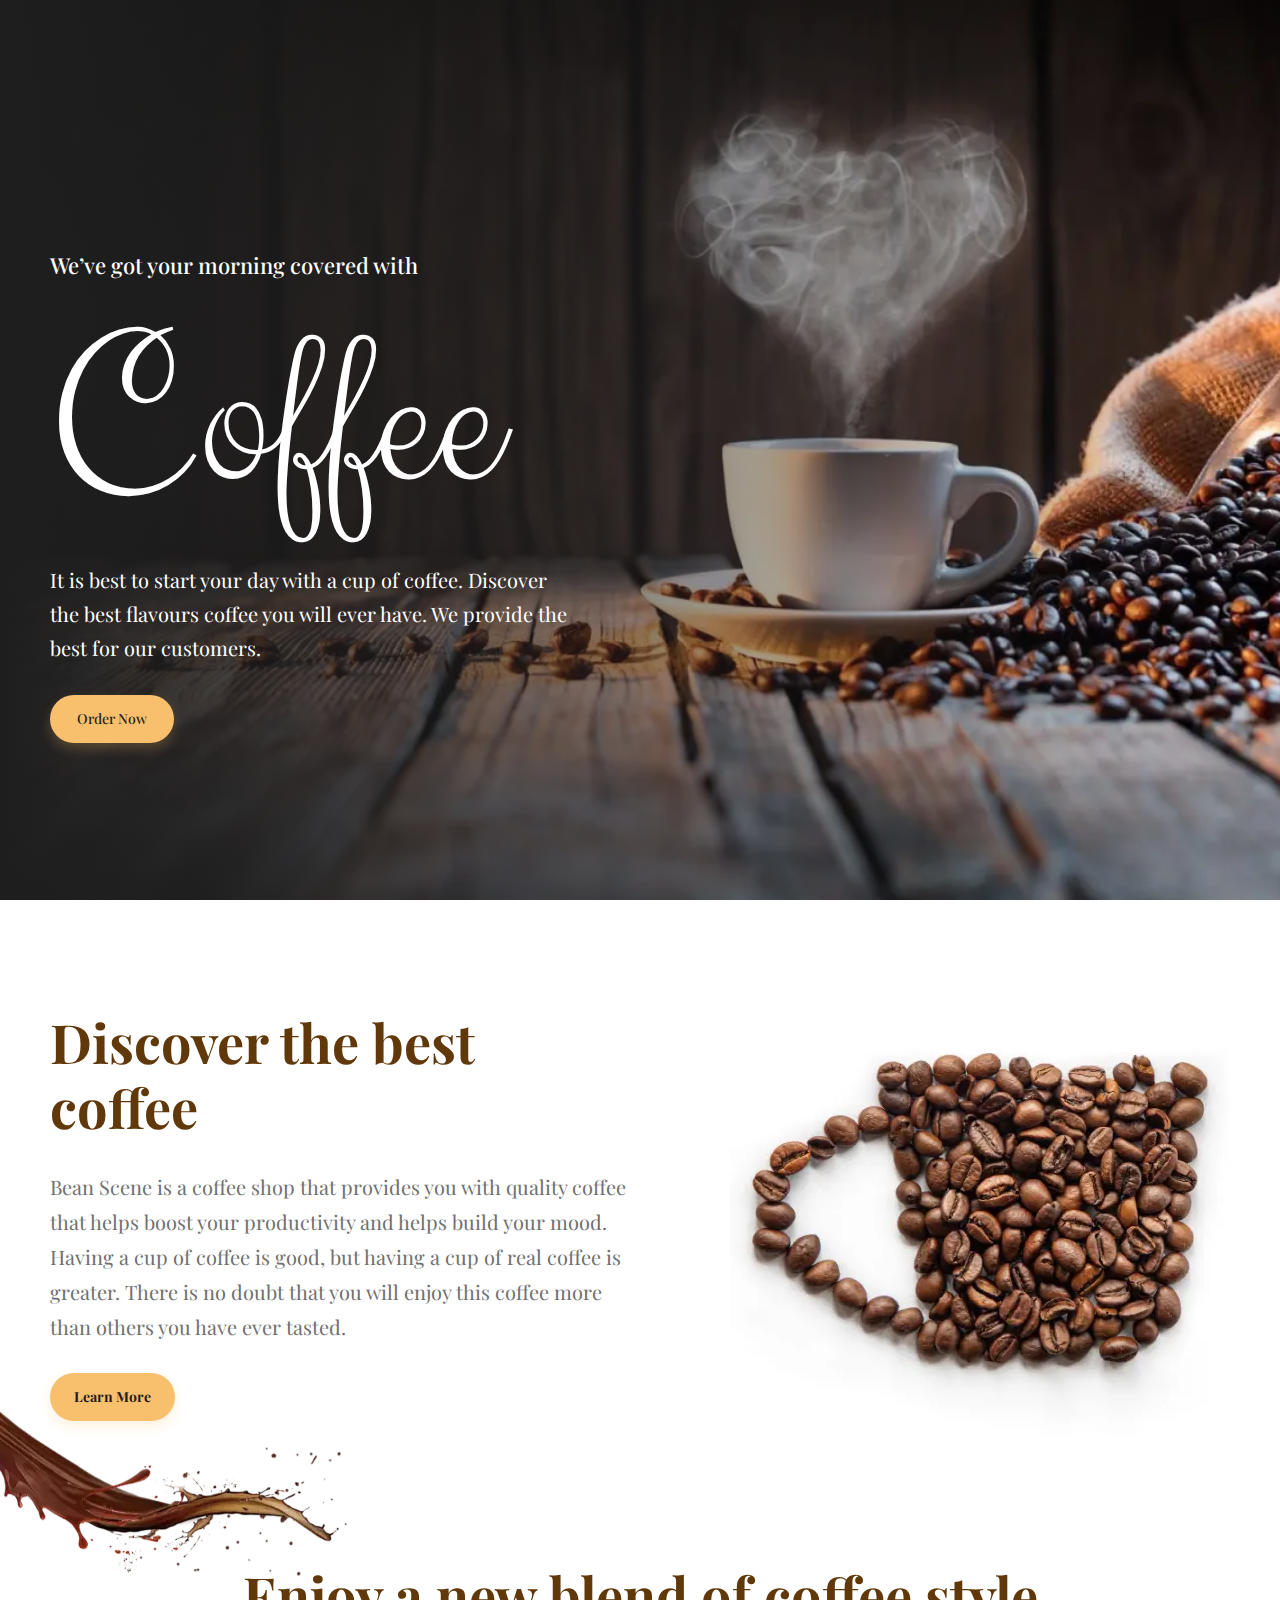
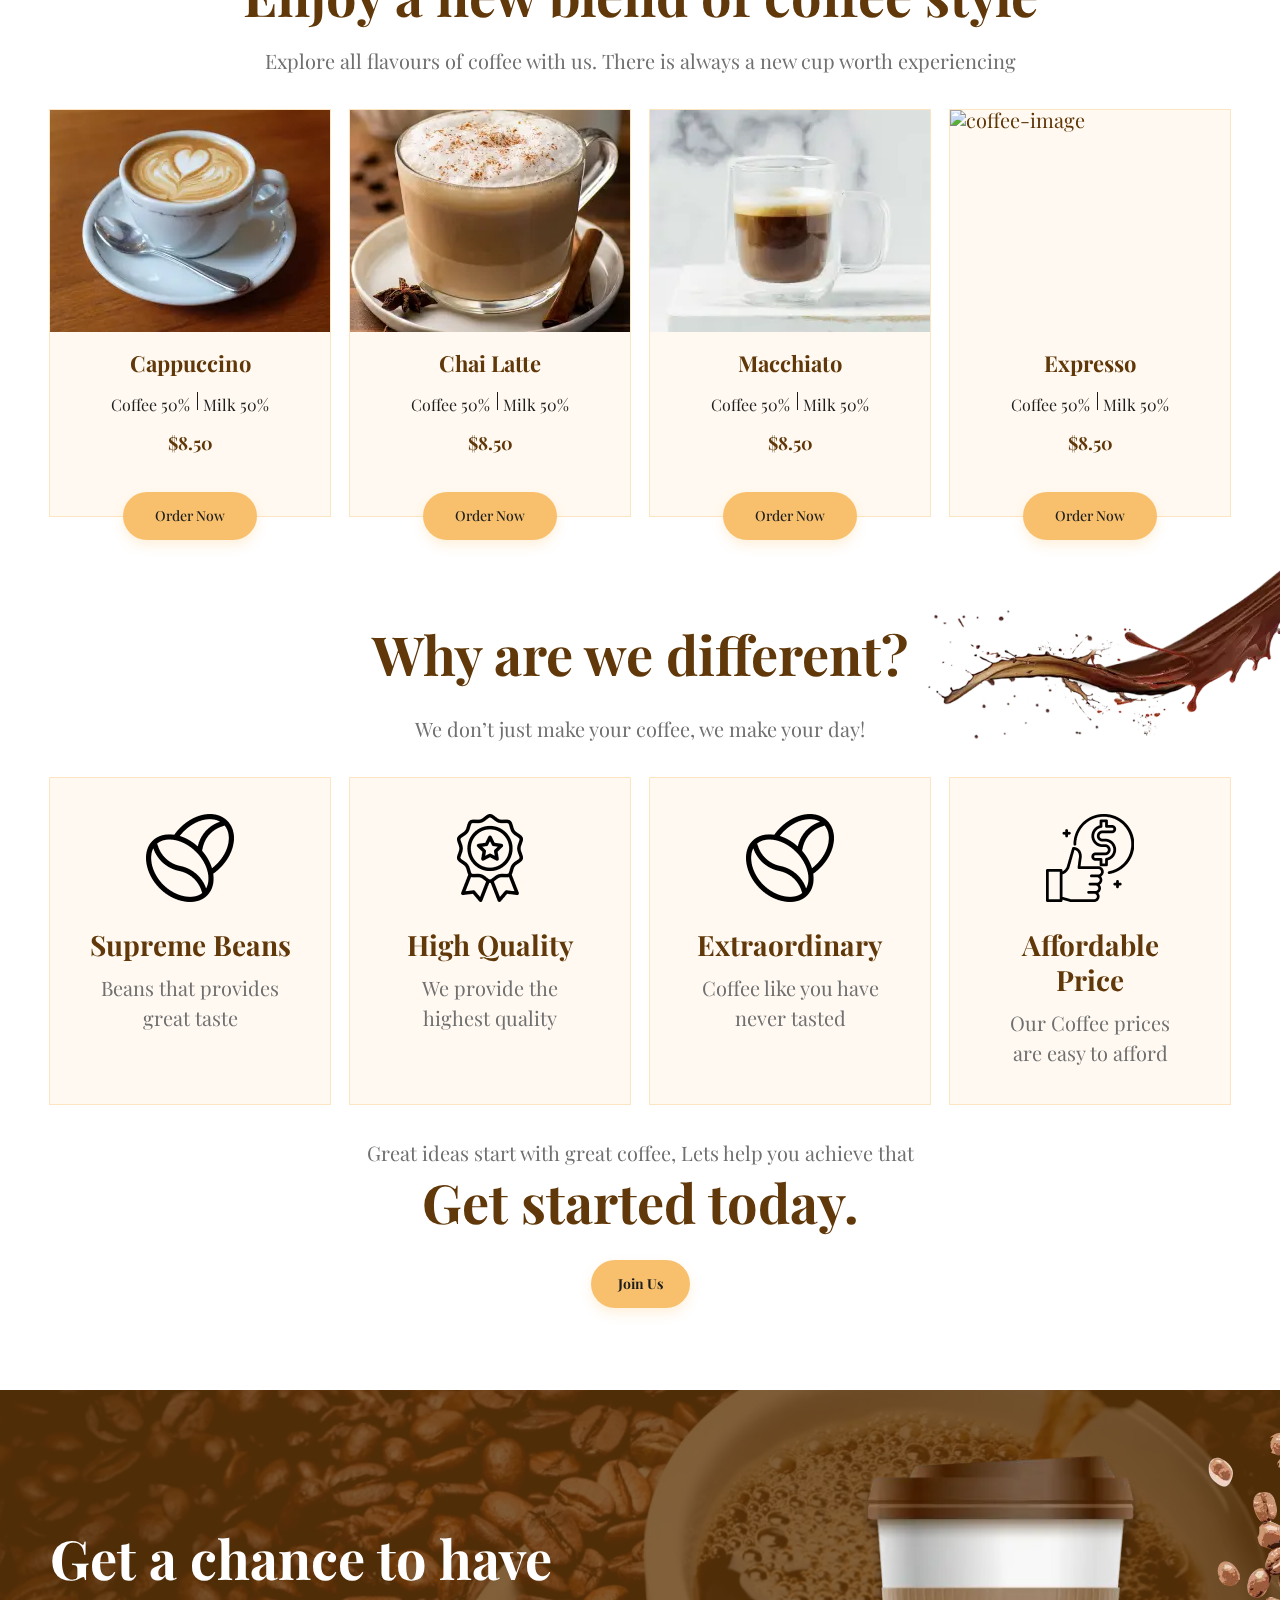
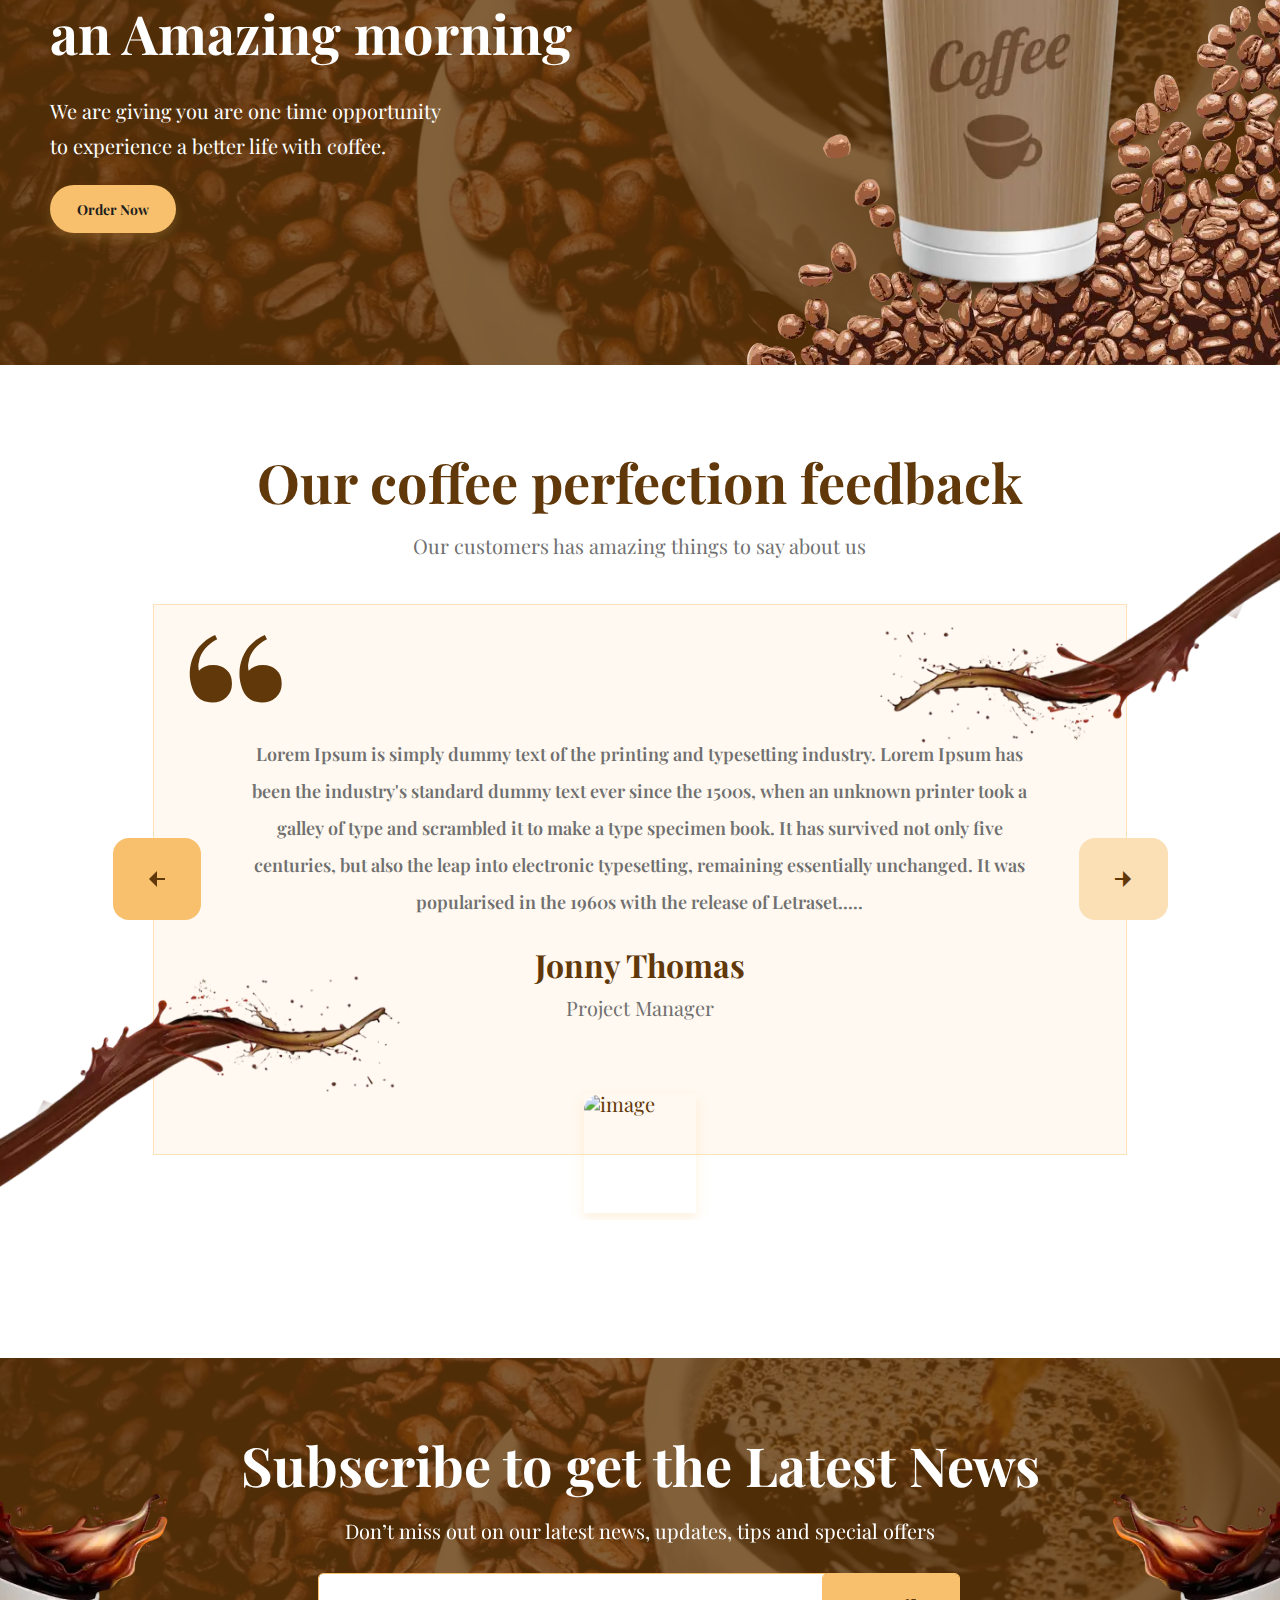
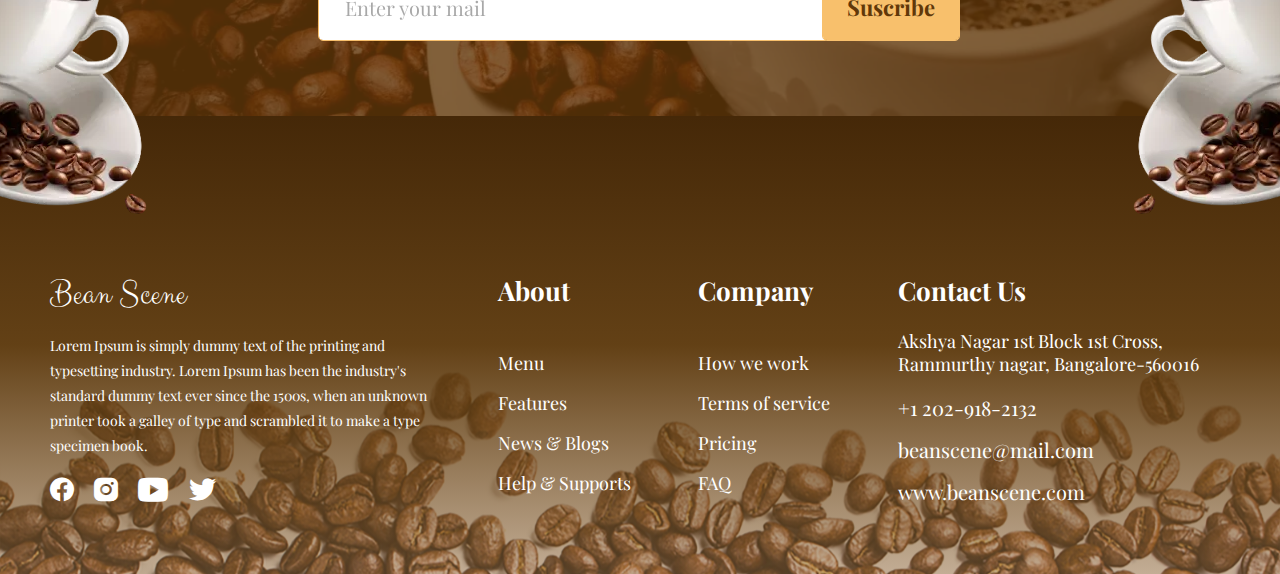
==== home.html @ 68cd4e07 "Add files via upload" ====
<!doctype html>
<html lang="en">

<head>
	<title>HomePage</title>
	<meta charset="UTF-8">
	<meta name="format-detection" content="telephone=no">
	<!-- <style>body{opacity: 0;}</style> -->
	<link rel="stylesheet" href="css/style.min.css?_v=20241216010521">
	<link rel="shortcut icon" href="favicon.ico">
	<!-- <meta name="robots" content="noindex, nofollow"> -->
	<meta name="viewport" content="width=device-width, initial-scale=1.0">
</head>

<body>
	<div class="wrapper">
		<!--<header class="header">
  <div class="header__container">
    <div class="header__wrapper">
      <h2 class="header__logo logo">Bean Scene</h2>
      <nav class="header__menu menu">
        <ul class="menu__list">
          <li class="menu__item"><a href="" class="menu__link">Home</a></li>
          <li class="menu__item"><a href="" class="menu__link">Menu</a></li>
          <li class="menu__item"><a href="" class="menu__link">About Us</a></li>
          <li class="menu__item"><a href="" class="menu__link">Contact Us</a></li>
        </ul>
      </nav>
      <div class="header__buttons">
        <a href="#" class="enter">Sign In</a>
        <a href="#" class="button">SingUp</a>
      </div>
      <div class="icon-menu"><span></span></div>
    </div>
  </div>
</header>
-->
		<main class="page">
			<section class="page__hero hero">
				<div class="hero__container">
					<div class="hero__content">
						<h3 class="hero__label">We’ve got your morning covered with</h3>
						<h1 class="hero__title">Coffee</h1>
						<p class="title">It is best to start your day with a cup of coffee. Discover the best flavours coffee you will ever have. We provide the best for our customers.</p>
						<a href="#" class="hero__button button">Order Now</a>
					</div>
				</div>
				<div class="hero__background background">
					<img src="img/hero/background.webp" alt="background" class="background__image" />
					<!--<img src="https://media.baamboozle.com/uploads/images/288686/1632058493_358255.webp" alt="background" class="background__image" />-->
				</div>
			</section>
			<section class="page__the-best-coffee the-best-coffee">
				<div class="the-best-coffee__container">
					<div class="the-best-coffee__wrapper">
						<div class="the-best-coffee__content">
							<h3 class="the-best-coffee__title title-block">Discover the best coffee</h3>
							<p class="the-best-coffee__subtitle">Bean Scene is a coffee shop that provides you with quality coffee that helps boost your productivity and helps build your mood. Having a cup of coffee is good, but having a cup of real coffee is greater. There is no doubt that you will enjoy this coffee more than others you have ever tasted.</p>
							<a href="#" class="the-best-coffee__button button">Learn More</a>
						</div>
						<div class="the-best-coffee__image">
							<img src="img/the-best-coffee/the-best-coffee__image.webp" alt="cofee-image" class="the-best-coffee__picture" />
							<!--<img src="https://toigingiuvedep.vn/wp-content/uploads/2021/05/hinh-anh-cafe-dep.webp" alt="cofee-image" class="the-best-coffee__picture">-->
						</div>
					</div>
					<div class="the-best-coffee__decor decor-block">
						<div class="decor-block__image decor-block__image--the-best-coffee"></div>
					</div>
				</div>
			</section>
			<section class="page__cooking-style cooking-style">
				<div class="cooking-style__container">
					<div class="cooking-style__block">
						<h3 class="cooking-style__title title-block title-block--center">Enjoy a new blend of coffee style</h3>
						<p class="cooking-style__subtitle subtitle">Explore all flavours of coffee with us. There is always a new cup worth experiencing</p>
					</div>
					<div class="cooking-style__wrapper">
						<article class="cooking-style__item item-cooking-style">
							<a class="item-cooking-style__image" href="#"><img src="img/cooking-style/cooking-style__image-01.webp" alt="coffee-image" /></a>
							<div class="item-cooking-style__body">
								<h4 class="item-cooking-style__title">Cappuccino</h4>
								<p class="item-cooking-style__description"><span>Coffee 50%</span><span>Milk 50%</span></p>
								<p class="item-cooking-style__price">$8.50</p>
							</div>
							<a href="#" class="item-cooking-style__button button">Order Now</a>
						</article>
						<article class="cooking-style__item item-cooking-style">
							<a class="item-cooking-style__image" href="#"><img src="img/cooking-style/cooking-style__image-02.webp" alt="coffee-image" /></a>
							<div class="item-cooking-style__body">
								<h4 class="item-cooking-style__title">Chai Latte</h4>
								<p class="item-cooking-style__description"><span>Coffee 50%</span><span>Milk 50%</span></p>
								<p class="item-cooking-style__price">$8.50</p>
							</div>
							<a href="#" class="item-cooking-style__button button">Order Now</a>
						</article>
						<article class="cooking-style__item item-cooking-style">
							<a class="item-cooking-style__image" href="#"><img src="img/cooking-style/cooking-style__image-03.webp" alt="coffee-image" /></a>
							<div class="item-cooking-style__body">
								<h4 class="item-cooking-style__title">Macchiato</h4>
								<p class="item-cooking-style__description"><span>Coffee 50%</span><span>Milk 50%</span></p>
								<p class="item-cooking-style__price">$8.50</p>
							</div>
							<a href="#" class="item-cooking-style__button button">Order Now</a>
						</article>
						<article class="cooking-style__item item-cooking-style">
							<a class="item-cooking-style__image" href="#"><img src="https://media04.wochenblatt-reporter.de/article/2020/03/11/1/357091_XXL.webp" alt="coffee-image" /></a>
							<div class="item-cooking-style__body">
								<h4 class="item-cooking-style__title">Expresso</h4>
								<p class="item-cooking-style__description"><span>Coffee 50%</span><span>Milk 50%</span></p>
								<p class="item-cooking-style__price">$8.50</p>
							</div>
							<a href="#" class="item-cooking-style__button button">Order Now</a>
						</article>
					</div>
				</div>
			</section>
			<section class="page__our-differences our-differences">
				<div class="our-differences__container">
					<div class="our-differences__body">
						<div class="our-differences__text-block">
							<h2 class="our-differences__title title-block">Why are we different?</h2>
							<p class="subtitle">We don’t just make your coffee, we make your day!</p>
						</div>
						<div class="our-differences__wrapper">
							<article class="our-differences__item item-our-differences">
								<div class="item-our-differences__image">
									<img src="img/our-differences/coffee-icon.webp" alt="icon" class="item-our-differences__picture" />
								</div>
								<h3 class="item-our-differences__title">Supreme Beans</h3>
								<p class="item-our-differences__text">Beans that provides great taste</p>
							</article>
							<article class="our-differences__item item-our-differences">
								<div class="item-our-differences__image">
									<img src="img/our-differences/merit__icon.webp" alt="icon" class="item-our-differences__picture" />
								</div>
								<h3 class="item-our-differences__title">High Quality</h3>
								<p class="item-our-differences__text">We provide the highest quality</p>
							</article>
							<article class="our-differences__item item-our-differences">
								<div class="item-our-differences__image">
									<img src="img/our-differences/coffee-icon.webp" alt="icon" class="item-our-differences__picture" />
								</div>
								<h3 class="item-our-differences__title">Extraordinary</h3>
								<p class="item-our-differences__text">Coffee like you have never tasted</p>
							</article>
							<article class="our-differences__item item-our-differences">
								<div class="item-our-differences__image">
									<img src="img/our-differences/price-icon.webp" alt="icon" class="item-our-differences__picture" />
								</div>
								<h3 class="item-our-differences__title">Affordable Price</h3>
								<p class="item-our-differences__text">Our Coffee prices are easy to afford</p>
							</article>
						</div>
						<div class="our-differences__text-bottom">
							<p class="our-differences__text subtitle">Great ideas start with great coffee, Lets help you achieve that</p>
							<h2 class="our-differences__title title-block title-block--center">Get started today.</h2>
							<a href="#" class="our-differences__button button">Join Us</a>
						</div>
					</div>
					<div class="our-differences__decor decor-block">
						<div class="decor-block__image decor-block__image--our-differences"></div>
					</div>
				</div>
			</section>
			<section class="page__good-morning good-morning">
				<div class="good-morning__container">
					<div class="good-morning__wrapper">
						<div class="good-morning__content">
							<h2 class="good-morning__title">Get a chance to have an Amazing morning</h2>
							<p class="good-morning__subtitle">We are giving you are one time opportunity to experience a better life with coffee.</p>
							<a href="#" class="good-morning__button button">Order Now</a>
						</div>
						<div class="good-morning__image">
							<img src="img/good-morning/good-morning__image.webp" alt="image" class="good-morning__picture" />
						</div>
					</div>
				</div>
				<div class="good-morning__background background-good-morning">
					<img src="img/good-morning/background-image.webp" alt="background-image" class="background-good-morning__image" />
					<img src="img/good-morning/background-right-image.webp" alt="background-right-image" class="background-good-morning__right-image" />
				</div>
			</section>

			<section class="page__feedback feedback">
				<div class="feedback__container">
					<div class="feedback__wrapper">
						<h2 class="feedback__title title-block title-block--center">Our coffee perfection feedback</h2>
						<p class="feedback__subtitle subtitle">Our customers has amazing things to say about us</p>
						<div class="feedback__swiper swiper">
							<div class="feedback__body swiper-wrapper">
								<div class="feedback__slide slide-feedback swiper-slide">
									<div class="slide-feedback__wrapper">
										<div class="slide-feedback__body">
											<div class="slide-feedback__top-image _icon-quotation-marks"></div>
											<div class="slide-feedback__text">
												<p>Lorem Ipsum is simply dummy text of the printing and typesetting industry. Lorem Ipsum has been the industry's standard dummy text ever since the 1500s, when an unknown printer took a galley of type and scrambled it to make a type specimen book. It has survived not only five centuries, but also the leap into electronic typesetting, remaining essentially unchanged. It was popularised in the 1960s with the release of Letraset.....</p>
											</div>
											<div class="slide-feedback__block block-card">
												<h3 class="block-card__name">Jonny Thomas</h3>
												<p class="block-card__post">Project Manager</p>
												<div class="block-card__image">
													<img src="https://cdn1.flamp.ru/2c3d126692a9c5be5bb99eb31ef6dedc.webp" alt="image" class="block-card__picture" />
												</div>
											</div>
										</div>
									</div>
								</div>
								<div class="feedback__slide slide-feedback swiper-slide">
									<div class="slide-feedback__wrapper">
										<div class="slide-feedback__body">
											<div class="slide-feedback__top-image _icon-quotation-marks"></div>
											<div class="slide-feedback__text">
												<p>Lorem Ipsum is simply dummy text of the printing and typesetting industry. Lorem Ipsum has been the industry's standard dummy text ever since the 1500s, when an unknown printer took a galley of type and scrambled it to make a type specimen book. It has survived not only five centuries, but also the leap into electronic typesetting, remaining essentially unchanged. It was popularised in the 1960s with the release of Letraset..... Lorem ipsum dolor sit amet consectetur adipisicing elit. Incidunt aspernatur praesentium velit dignissimos quod temporibus nemo vel a, optio voluptates.</p>
											</div>
											<div class="slide-feedback__block block-card">
												<h3 class="block-card__name">Jonny Thomas</h3>
												<p class="block-card__post">Project Manager</p>
												<div class="block-card__image">
													<img src="https://cdn1.flamp.ru/2c3d126692a9c5be5bb99eb31ef6dedc.webp" alt="image" class="block-card__picture" />
												</div>
											</div>
										</div>
									</div>
								</div>
								<div class="feedback__slide slide-feedback swiper-slide">
									<div class="slide-feedback__wrapper">
										<div class="slide-feedback__body">
											<div class="slide-feedback__top-image _icon-quotation-marks"></div>
											<div class="slide-feedback__text">
												<p>Lorem Ipsum is simply dummy text of the printing and typesetting industry. Lorem Ipsum has been the industry's standard dummy text ever since the 1500s, when an unknown printer took a galley of type and scrambled it to make a type specimen book. It has survived not only five centuries, but also the leap into electronic typesetting, remaining essentially unchanged. It was popularised in the 1960s with the release of Letraset.....</p>
											</div>
											<div class="slide-feedback__block block-card">
												<h3 class="block-card__name">Jonny Thomas</h3>
												<p class="block-card__post">Project Manager</p>
												<div class="block-card__image">
													<img src="https://cdn1.flamp.ru/2c3d126692a9c5be5bb99eb31ef6dedc.webp" alt="image" class="block-card__picture" />
												</div>
											</div>
										</div>
									</div>
								</div>
							</div>
						</div>
						<div data-da=".feedback__container,550,2" class="slide-feedback__arrows">
							<button type="button" class="slide-feedback__arrow swiper-button-next _icon-slider-arrow"></button>
							<button type="button" class="slide-feedback__arrow swiper-button-prev _icon-slider-arrow"></button>
						</div>
					</div>
					<div class="feedback____decor decor-block">
						<div class="decor-block__image decor-block__image--feedback"></div>
						<div class="decor-block__image decor-block__image--feedback-left"></div>
					</div>
				</div>
			</section>

			<section class="page__subscribe subscribe">
				<div class="subscribe__container">
					<div class="subscribe__wrapper">
						<h2 class="subscribe__title title-block title-block--center">Subscribe to get the Latest News</h2>
						<p class="subscribe__subtitle subtitle">Don’t miss out on our latest news, updates, tips and special offers</p>
						<form action="https://jsonplaceholder.typicode.com/posts" class="subscribe__form form">
							<input autocomplete="on" type="email" name="form[email]" data-error="Ошибка" placeholder="Enter your mail" class="subscribe__input input" required />
							<button type="submit" class="subscribe__button">Suscribe</button>
						</form>
					</div>
					<div class="subscribe__decor decor-subscribe">
						<div class="decor-subscribe__image decor-subscribe__image--right">
							<img class="decor-subscribe__picture" src="img/subscribe/decor-image.webp" alt="image">
						</div>
						<div class="decor-subscribe__image decor-subscribe__image--left">
							<img class="decor-subscribe__picture" src="img/subscribe/decor-image.webp" alt="image">
						</div>
					</div>
				</div>
				<div class="subscribe__background background-subscribe">
					<img src="img/subscribe/background-subscribe.webp" alt="background" class="background-subscribe__image" />
				</div>
			</section>
		</main>
		<footer class="footer">
			<div class="footer__container">
				<div class="footer__wrapper">
					<div class="footer__description">
						<a href="index.html" class="footer__logo logo">Bean Scene</a>
						<p class="footer__text">Lorem Ipsum is simply dummy text of the printing and typesetting industry. Lorem Ipsum has been the industry's standard dummy text ever since the 1500s, when an unknown printer took a galley of type and scrambled it to make a type specimen book.</p>
						<div class="footer__social social-footer">
							<a href="#" class="social-footer__icon _icon-facebook"></a>
							<a href="#" class="social-footer__icon _icon-instagram"></a>
							<a href="#" class="social-footer__icon _icon-youtbe"></a>
							<a href="#" class="social-footer__icon _icon-twitter"></a>
						</div>
					</div>
					<div class="footer__item item-footer">
						<h3 class="item-footer__title">About</h3>
						<a href="#" class="item-footer__link">Menu</a>
						<a href="#" class="item-footer__link">Features</a>
						<a href="#" class="item-footer__link">News & Blogs</a>
						<a href="#" class="item-footer__link">Help & Supports</a>
					</div>
					<div class="footer__item item-footer">
						<h3 class="item-footer__title">Company</h3>
						<a href="#" class="item-footer__link">How we work</a>
						<a href="#" class="item-footer__link">Terms of service</a>
						<a href="#" class="item-footer__link">Pricing</a>
						<a href="#" class="item-footer__link">FAQ</a>
					</div>
					<address class="footer__item item-footer">
						<h3 class="item-footer__title item-footer__title--margin">Contact Us</h3>
						<p class="item-footer__address">Akshya Nagar 1st Block 1st Cross, Rammurthy nagar, Bangalore-560016</p>
						<a href="tel:+12029182132" class="item-footer__tel">+1 202-918-2132</a>
						<a href="mailto:beanscene@mail.com" class="item-footer__mail">beanscene@mail.com</a>
						<a href="https://www.beanscene.com" class="item-footer__site">www.beanscene.com</a>
					</address>
				</div>
			</div>
			<div class="footer__background background-footer">
				<img src="img/footer/fotter_image.svg" alt="image-background" class="background-footer__image" />
			</div>
		</footer>

	</div>
	<script src="js/app.min.js?_v=20241216010521"></script>
</body>

</html>
---- css/style.min.css ----
@import url(https://fonts.googleapis.com/css?family=Playfair+Display:400,500,600,700&display=swap);@import url(https://fonts.googleapis.com/css?family=Clicker+Script:regular&display=swap);@font-face{font-family:icons;font-display:swap;src:url(../fonts/icons.woff2) format("woff2");font-weight:400;font-style:normal}[class*=_icon-]::before{font-family:icons;font-style:normal;font-weight:400;font-variant:normal;text-transform:none;line-height:1;-webkit-font-smoothing:antialiased;-moz-osx-font-smoothing:grayscale}._icon-facebook:before{content:""}._icon-instagram:before{content:""}._icon-quotation-marks:before{content:""}._icon-slider-arrow:before{content:""}._icon-twitter:before{content:""}._icon-youtbe:before{content:""}*{padding:0;margin:0;border:0}*,*::after,*::before{box-sizing:border-box}*::after,*::before{display:inline-block}body,html{height:100%;min-width:320px}body{color:#613809;line-height:1;font-family:"Playfair Display";font-size:1.25rem;-ms-text-size-adjust:100%;-moz-text-size-adjust:100%;-webkit-text-size-adjust:100%;-webkit-font-smoothing:antialiased;-moz-osx-font-smoothing:grayscale}button,input,textarea{font-family:"Playfair Display";font-size:inherit;line-height:inherit;color:inherit;background-color:rgba(0,0,0,0)}input,textarea{width:100%}label{display:inline-block}button,option,select{cursor:pointer}a{display:inline-block;color:inherit;text-decoration:none}ul li{list-style:none}img{vertical-align:top}h1,h2,h3,h4,h5,h6{font-weight:inherit;font-size:inherit}.lock body{overflow:hidden;touch-action:none;-ms-scroll-chaining:none;overscroll-behavior:none}.wrapper{min-height:100%;display:flex;flex-direction:column;overflow:hidden}@supports (overflow:clip){.wrapper{overflow:clip}}.wrapper>main{flex:1 1 auto}.wrapper>*{min-width:0}[class*=__container]{max-width:75.625rem;margin:0 auto;padding:0 .9375rem}[class*="--gc"]{display:grid;min-width:0;grid-template-columns:.9375rem 1fr minmax(auto,73.75rem) 1fr .9375rem}[class*="--gc"]>*{min-width:0;grid-column:3/4}.button{display:grid;place-items:center;font-weight:500;color:#1e1e1e;border-radius:1.5rem;box-shadow:0 6px 12px 0 rgba(249,192,106,.2196078431);background:#f8c06c;transition:background .3s ease 0s;text-align:center;line-height:1.0714285714}.button--fw{width:100%}input[type=email],input[type=tel],input[type=text],textarea{-webkit-appearance:none;appearance:none}.input{display:block;caret-color:inherit;background-color:#fff}.input[placeholder]:not([data-placeholder-nohiden])::-webkit-input-placeholder{-webkit-transition:opacity .3s;transition:opacity .3s;color:rgba(0,0,0,.34)}.input[placeholder]:not([data-placeholder-nohiden]):-ms-input-placeholder{-ms-transition:opacity .3s;transition:opacity .3s;color:rgba(0,0,0,.34)}.input[placeholder]:not([data-placeholder-nohiden])::-ms-input-placeholder{-ms-transition:opacity .3s;transition:opacity .3s;color:rgba(0,0,0,.34)}.input[placeholder]:not([data-placeholder-nohiden])::placeholder{transition:opacity .3s;color:rgba(0,0,0,.34)}.input[placeholder]:not([data-placeholder-nohiden]):focus::-webkit-input-placeholder{opacity:0}.input[placeholder]:not([data-placeholder-nohiden]):focus:-ms-input-placeholder{opacity:0}.input[placeholder]:not([data-placeholder-nohiden]):focus::-ms-input-placeholder{opacity:0}.input[placeholder]:not([data-placeholder-nohiden]):focus::placeholder{opacity:0}textarea.input{resize:none;padding:0 0}.ibg{width:100%;height:100%;-o-object-fit:cover;object-fit:cover}.ibg--top{-o-object-position:top;object-position:top}.ibg--bottom{-o-object-position:bottom;object-position:bottom}.ibg--left{-o-object-position:left;object-position:left}.ibg--right{-o-object-position:right;object-position:right}.ibg--contain{-o-object-fit:contain;object-fit:contain}.title{color:#fff;line-height:1.7;max-width:32.9375rem}.title-block{font-weight:700;line-height:1.2037037037}.title-block--center{text-align:center}.subtitle{line-height:1.7;text-align:center;color:#707070}.decor-block{position:absolute;width:100%;height:100%;bottom:0;left:0}.decor-block__image{position:absolute;width:41.157025%;padding-bottom:22.479339%;background:url(../img/the-best-coffee/decor.webp) center no-repeat}.decor-block__image--the-best-coffee{left:-10%;bottom:0;-webkit-transform:translate(0,50%);transform:translate(0,50%)}.decor-block__image--our-differences{top:-20%;right:-8.677686%;-webkit-transform:rotateX(0) rotateY(180deg);transform:rotateX(0) rotateY(180deg)}.decor-block__image--feedback{background:url(../img/the-best-coffee/decor-width.webp) center no-repeat;background-size:contain;top:1.875rem;right:0;right:-12%;z-index:5;bottom:55%}.decor-block__image--feedback-left{background:url(../img/the-best-coffee/decor-width.webp) right no-repeat;background-size:contain;-webkit-transform:rotate(0) rotate(180deg);transform:rotate(0) rotate(180deg);left:-12%;bottom:.9375rem;z-index:5}.header{position:fixed;width:100%;top:0;left:0;z-index:50}.header__wrapper{display:flex;align-items:center;justify-content:space-between;-webkit-column-gap:1.25rem;-moz-column-gap:1.25rem;column-gap:1.25rem;padding-block:.9375rem;position:relative}.header__buttons{display:flex;align-items:center;flex-wrap:wrap;row-gap:.625rem;justify-content:center}.logo{font-family:"Clicker Script";color:#fff;white-space:nowrap;z-index:1}.menu__list{display:flex;align-items:center;font-size:.875rem;color:#fff;font-weight:500;flex-wrap:wrap;row-gap:.5rem}.item-footer__link,.item-footer__mail,.item-footer__site,.item-footer__tel,.menu__link{position:relative}.item-footer__link::after,.item-footer__link::before,.item-footer__mail::after,.item-footer__mail::before,.item-footer__site::after,.item-footer__site::before,.item-footer__tel::after,.item-footer__tel::before,.menu__link::after,.menu__link::before{content:"";position:absolute;width:0;height:.0625rem;background-color:#f8c06c;transition:all .3s ease 0s}.item-footer__link::before,.item-footer__mail::before,.item-footer__site::before,.item-footer__tel::before,.menu__link::before{top:-.3125rem;left:50%}.item-footer__link::after,.item-footer__mail::after,.item-footer__site::after,.item-footer__tel::after,.menu__link::after{bottom:-.3125rem;right:50%}.enter{font-size:.875rem;font-weight:500;color:#fff;text-decoration:underline;white-space:nowrap}.icon-menu{display:none}.footer{position:relative}.footer__container{position:relative;z-index:3}.footer__wrapper{display:flex;flex-wrap:wrap;align-items:flex-start;color:#fff;justify-content:space-between;-webkit-column-gap:2.5rem;-moz-column-gap:2.5rem;column-gap:2.5rem}.footer__description{display:flex;flex-direction:column;align-items:start;row-gap:1.25rem;font-size:.875rem;max-width:23.75rem;flex:1 1 32.20339%;min-width:18.125rem}.footer__text{font-size:14px;line-height:1.7857142857}.footer__social{display:flex;align-items:center;-webkit-column-gap:1.25rem;-moz-column-gap:1.25rem;column-gap:1.25rem;font-size:1.5rem}.footer__item{display:flex;flex-direction:column;align-items:flex-start;font-style:normal;max-width:8.75rem}.footer__item:last-child{max-width:20.75rem;flex:1 1 28.135593%}.social-footer__icon{transition:color .3s ease 0s}.item-footer__title{font-weight:700}.item-footer__link{display:inline-block;white-space:nowrap;transition:color .3s ease 0s}.item-footer__address{line-height:1.2777777778}.background-footer{position:absolute;width:100%;height:100%;top:0;left:0}.background-footer::before{content:"";position:absolute;z-index:2;width:100%;height:100%;top:0;left:0;background:#452808;background:linear-gradient(180deg,#452808 0,rgba(91,55,10,.952) 50%,rgba(118,69,13,.438) 100%)}.background-footer__image{position:absolute;width:100%;height:100%;top:0;left:0;-o-object-fit:cover;object-fit:cover;z-index:1}.page__hero{display:flex;align-items:center;width:100vw;min-height:100svh;position:relative}.page__hero::before{content:"";position:absolute;width:100%;height:100%;top:0;left:0;background:linear-gradient(90deg,#1e1e1e 0,rgba(0,0,0,0) 100%);z-index:1}.hero__container{width:100%}.hero__content{display:grid;align-items:center;justify-items:start;position:relative;z-index:1;row-gap:1.875rem;padding-top:5.625rem}.hero__label{font-weight:500;color:#fff;line-height:1.5909090909}.hero__title{font-family:"Clicker Script";color:#fff}.hero__background{position:absolute;height:100%;width:100vw}.background__image{position:absolute;width:100%;height:100%;top:0;left:0;-o-object-fit:cover;object-fit:cover}.the-best-coffee__container{position:relative}.the-best-coffee__wrapper{display:grid;grid-template-columns:49.576271% 42.372881%;-webkit-column-gap:1.875rem;-moz-column-gap:1.875rem;column-gap:1.875rem;justify-content:space-between;align-items:center}.the-best-coffee__content{display:grid}.the-best-coffee__subtitle{line-height:1.75;color:#707070}.the-best-coffee__button{font-weight:700;font-size:1rem;color:#1e1e1e;justify-self:start}.the-best-coffee__image{text-align:center;position:relative;z-index:-1}.the-best-coffee__picture{max-width:100%}.the-best-coffee__decor{position:relative;z-index:2}.page__cooking-style{padding-top:.9375rem}.cooking-style__container{position:relative;z-index:5}.cooking-style__title:not(:last-child){margin-bottom:1rem}.cooking-style__wrapper{display:grid;grid-template-columns:repeat(auto-fit,minmax(14.0625rem,1fr));-webkit-column-gap:1.25rem;-moz-column-gap:1.25rem;column-gap:1.25rem;row-gap:3.125rem}.item-cooking-style{display:flex;flex-direction:column;height:100%;align-items:center;background-color:#fff9f1;outline:.0625rem solid hsla(36,92%,70%,.42)}.item-cooking-style__image{position:relative;width:100%;aspect-ratio:280/222}.item-cooking-style__image:not(:last-child){margin-bottom:.875rem}.item-cooking-style__image img{position:absolute;width:100%;height:100%;top:0;left:0;-o-object-fit:cover;object-fit:cover}.item-cooking-style__body{display:flex;flex-direction:column;text-align:center;row-gap:.75rem;padding-inline:.3125rem;line-height:1.5625;flex:1 1 auto;justify-content:flex-start}.item-cooking-style__body:not(:last-child){margin-bottom:.625rem}.item-cooking-style__title{font-weight:700}.item-cooking-style__description{font-size:1rem;color:#1e1e1e}.item-cooking-style__description span:nth-child(1){position:relative;padding-right:.8125rem}.item-cooking-style__description span:nth-child(1)::after{content:"";width:.0625rem;height:1.125rem;background-color:#1e1e1e;position:absolute;right:.3125rem}.item-cooking-style__price{font-weight:700;font-size:18px}.item-cooking-style__button{-webkit-transform:translate(0,50%);transform:translate(0,50%);padding-inline:1.65625rem;min-width:47.857143%}.our-differences__container{position:relative;z-index:2}.our-differences__body{display:flex;flex-direction:column}.our-differences__text-block{text-align:center}.our-differences__text-block:not(:last-child){margin-bottom:2rem}.our-differences__title:not(:last-child){margin-bottom:1.5625rem}.our-differences__wrapper{display:grid;grid-template-columns:repeat(auto-fill,minmax(14.0625rem,1fr));gap:1.25rem}.our-differences__wrapper:not(:last-child){margin-bottom:2rem}.our-differences__item{display:grid;justify-items:center;align-content:start;padding:2.25rem 2.15625rem;text-align:center;background-color:#fff9f1;outline:.0625rem solid rgba(250,193,107,.42);transition:all .5s ease 0s}.our-differences__text-bottom{display:grid;place-items:center}.our-differences__button{align-items:center;justify-self:center;padding-inline:2.825rem;font-weight:700}.our-differences__decor{position:absolute;z-index:-1}.item-our-differences__image{width:5.5rem;height:5.5rem;flex:0 0 5.5rem}.item-our-differences__image:not(:last-child){margin-bottom:1.5625rem}.item-our-differences__picture{max-width:100%}.item-our-differences__title{font-weight:700;line-height:1.25}.item-our-differences__title:not(:last-child){margin-bottom:.6875rem}.item-our-differences__text{max-width:12rem;margin:0 auto;text-align:center;line-height:1.5;color:#707070}.page__good-morning{position:relative}.good-morning__wrapper{display:flex;align-items:center;-webkit-column-gap:1.5625rem;-moz-column-gap:1.5625rem;column-gap:1.5625rem;justify-content:space-between}.good-morning__content{display:grid;justify-items:start;row-gap:1.375rem;max-width:35.9375rem}.good-morning__title{font-weight:700;color:#fff;line-height:1.3888888889}.good-morning__subtitle{color:#fff;max-width:25.5625rem;line-height:1.75}.good-morning__button{font-weight:700}.good-morning__image{position:relative;width:100%;height:100%;aspect-ratio:300/467;max-width:18.75rem}.good-morning__picture{position:absolute;width:100%;height:100%;top:0;left:0;-o-object-fit:cover;object-fit:cover}.background-good-morning{position:absolute;width:100%;height:100%;top:0;left:0;z-index:-1}.background-good-morning::before{content:"";position:absolute;width:100%;height:100%;top:0;left:0;background-color:#613809;opacity:.8;z-index:1}.background-good-morning__image{position:absolute;width:100%;height:100%;top:0;left:0;-o-object-fit:cover;object-fit:cover}.background-good-morning__right-image{position:absolute;max-width:41.0625rem;bottom:0;right:-7.75rem;z-index:1}.feedback__container{max-width:67.8125rem;position:relative}.feedback__wrapper{position:relative;z-index:2}.feedback__title:not(:last-child){width:93%;margin:0 auto 1rem;line-height:1.3}.feedback__subtitle:not(:last-child){width:93%;margin:0 auto 4.285714%;line-height:1.3}.feedback__swiper{position:relative;max-width:61.25rem;margin:0 3.826531%}.feedback__body{transition-timing-function:cubic-bezier(.65,.05,.36,1)}.slide-feedback__body{display:flex;flex-direction:column;align-items:center;justify-items:center;background-color:#fff9f1;position:relative;border:.0625rem solid rgba(249,192,106,.42)}.slide-feedback__arrows{text-align:center;display:flex;justify-content:space-evenly}.slide-feedback__arrow{width:8.367347%;height:100%;background-color:#f8c06c;border-radius:1rem;position:absolute;cursor:pointer;transition:background-color .3s ease 0s}.block-card{display:grid;justify-items:center;row-gap:.625rem;position:relative}.block-card__name{font-weight:700}.block-card__post{line-height:170%;color:#707070}.block-card__image{width:56.565657%;padding-bottom:56.565657%;max-width:7rem;position:relative;box-shadow:0 6px 12px 0 rgba(249,192,106,.22)}.block-card__image:not(:first-child){-webkit-transform:translate(0,50%);transform:translate(0,50%)}.block-card__picture{position:absolute;width:100%;height:100%;top:0;left:0;-o-object-fit:cover;object-fit:cover;-o-object-position:top;object-position:top}.swiper-button-disabled{background-color:#fbdfb5}.swiper-button-next::before{left:0;-webkit-transform:rotate(180deg);transform:rotate(180deg)}.slide-feedback__top-image::before{position:absolute;top:0;-webkit-transform:translate(0,30px);transform:translate(0,30px);left:3.571429%}.slide-feedback__text{width:80.16444%}.slide-feedback__text:not(:last-child){margin-bottom:1.75rem}.slide-feedback__text>p{font-weight:600;line-height:2.0555555556;text-align:center;color:#707070}._icon-slider-arrow{font-size:1rem}.page__subscribe{position:relative}.subscribe__container{position:relative;padding-block:calc(8px + 5.27085vw)}.subscribe__wrapper{display:grid;row-gap:1rem;color:#fff;justify-content:center;position:relative;z-index:5}.subscribe__subtitle{color:inherit}.subscribe__subtitle:not(:last-child){margin-bottom:.625rem}.subscribe__form{display:flex;width:93.636975%;max-width:40.125rem;margin:0 auto;row-gap:1.25rem}.subscribe__input{border-top-left-radius:.25rem;border-bottom-left-radius:.25rem;outline:.0625rem solid #f8c06c;color:#613809}.subscribe__button{border-radius:.25rem;font-weight:700;background-color:#f8c06c;padding:.5rem 1.5rem;outline:.0625rem solid #f8c06c;-webkit-transform:translate(-.125rem,0);transform:translate(-.125rem,0);color:#613809;transition:background-color .3s ease 0s}.decor-subscribe{position:absolute;width:100%;height:100%;top:0;left:0}.decor-subscribe__image{position:absolute;padding-bottom:29.586777%;width:36.694215%;z-index:4}.decor-subscribe__image--left{bottom:-28%;left:-19.834711%}.decor-subscribe__image--right{bottom:-28%;right:-19.834711%;-webkit-transform:rotateY(180deg);transform:rotateY(180deg)}.decor-subscribe__picture{position:absolute;width:100%;height:100%;top:0;left:0;-o-object-fit:cover;object-fit:cover}.background-subscribe{position:absolute;width:100%;height:100%;top:0;left:0;z-index:-1}.background-subscribe::before{content:"";position:absolute;width:100%;height:100%;top:0;left:0;background-color:#613809;opacity:.8;z-index:1}.background-subscribe__image{position:absolute;width:100%;height:100%;top:0;left:0;-o-object-fit:cover;object-fit:cover}.swiper{overflow:hidden}.swiper-initialized{touch-action:pan-y}.swiper-wrapper{width:100%;height:100%;box-sizing:content-box;display:flex;position:relative}.swiper-vertical .swiper-wrapper{flex-direction:column}.swiper-autoheight .swiper-wrapper{align-items:flex-start}.swiper-initialized .swiper-slide{flex-shrink:0}.swiper-android .swiper-slide,.swiper-android .swiper-wrapper{-webkit-transform:translate3d(0,0,0);transform:translate3d(0,0,0)}.swiper-button-lock{display:none!important}@media (min-width:34.4375em){.slide-feedback__arrows{position:absolute;width:100%;top:calc(50% + .3125rem)}}@media (min-width:34.375em){.swiper-button-prev{right:0}.swiper-button-next{left:0}}@media (min-width:47.99875em){.the-best-coffee__content{justify-items:start}.the-best-coffee__image{max-width:31.25rem}}@media (min-width:68.125em){.slide-feedback__arrows{height:5.125rem}}@media (min-width:73.75em){.menu__list{-webkit-column-gap:3.75rem;-moz-column-gap:3.75rem;column-gap:3.75rem}.good-morning__image{margin-right:5rem}}@media (min-width:75.625em){.button{font-size:.875rem}.button{padding-inline:1.6875rem}.button{min-height:3rem}.input[placeholder]:not([data-placeholder-nohiden])::-webkit-input-placeholder{font-size:1.25rem}.input[placeholder]:not([data-placeholder-nohiden]):-ms-input-placeholder{font-size:1.25rem}.input[placeholder]:not([data-placeholder-nohiden])::-ms-input-placeholder{font-size:1.25rem}.input[placeholder]:not([data-placeholder-nohiden])::placeholder{font-size:1.25rem}.title{font-size:1.25rem}.title-block{font-size:3.375rem}.subtitle{font-size:1.25rem}.header__buttons{-webkit-column-gap:2.1875rem;-moz-column-gap:2.1875rem;column-gap:2.1875rem}.logo{font-size:2.1875rem}.footer__container{padding-top:10.125rem}.footer__container{padding-bottom:4.5rem}.footer__wrapper{row-gap:4.125rem}.footer__item{row-gap:1.375rem}.item-footer__title{font-size:1.625rem}.item-footer__title:not(.item-footer__title--margin){margin-bottom:1.75rem}.item-footer__title--margin{margin-bottom:.25rem}.item-footer__link{font-size:1.125rem}.item-footer__address{font-size:1.125rem}.hero__label{font-size:1.375rem}.hero__title{font-size:13.75rem}.page__the-best-coffee{padding-top:4.5625rem}.page__the-best-coffee{padding-bottom:5.6875rem}.the-best-coffee__content{row-gap:1.8125rem}.the-best-coffee__subtitle{font-size:1.25rem}.the-best-coffee__button{padding-inline:1.5rem}.page__cooking-style{padding-bottom:6.625rem}.cooking-style__block:not(:last-child){margin-bottom:2rem}.item-cooking-style__title{font-size:1.375rem}.page__our-differences{margin-bottom:5.125rem}.item-our-differences__title{font-size:1.75rem}.page__good-morning{padding-block:3.375rem}.good-morning__title{font-size:3.375rem}.good-morning__subtitle{font-size:1.25rem}.page__feedback{padding-top:5.125rem}.page__feedback{margin-bottom:8.625rem}.feedback__swiper{padding-bottom:4.0625rem}.slide-feedback__body{padding-top:8.1875rem}.block-card__name{font-size:2rem}.block-card__post{font-size:1.25rem}.block-card__picture{border-radius:1rem}.slide-feedback__top-image::before{font-size:4.25rem}.slide-feedback__text>p{font-size:1.125rem}.subscribe__input{padding-inline:1.625rem}.subscribe__input{height:4.125rem}.subscribe__button{font-size:1.375rem}.subscribe__button{height:4.125rem}}@media (max-width:30em){.our-differences__button{width:100%}.good-morning__button{width:100%}.good-morning__image{max-width:12.5rem}}@media (max-width:20em){.button{font-size:.75rem}.button{padding-inline:.75rem}.button{min-height:2.1875rem}.input[placeholder]:not([data-placeholder-nohiden])::-webkit-input-placeholder{font-size:1rem}.input[placeholder]:not([data-placeholder-nohiden]):-ms-input-placeholder{font-size:1rem}.input[placeholder]:not([data-placeholder-nohiden])::-ms-input-placeholder{font-size:1rem}.input[placeholder]:not([data-placeholder-nohiden])::placeholder{font-size:1rem}.title{font-size:1rem}.title-block{font-size:1.5625rem}.subtitle{font-size:1rem}.header__buttons{-webkit-column-gap:1.25rem;-moz-column-gap:1.25rem;column-gap:1.25rem}.logo{font-size:1.25rem}.footer__container{padding-top:3.125rem}.footer__container{padding-bottom:1.5625rem}.footer__wrapper{row-gap:2.1875rem}.footer__item{row-gap:.625rem}.item-footer__title{font-size:1rem}.item-footer__title:not(.item-footer__title--margin){margin-bottom:.625rem}.item-footer__title--margin{margin-bottom:1.5625rem}.item-footer__link{font-size:.9375rem}.item-footer__address{font-size:.9375rem}.hero__label{font-size:1rem}.hero__title{font-size:6.25rem}.page__the-best-coffee{padding-top:1.5625rem}.page__the-best-coffee{padding-bottom:.3125rem}.the-best-coffee__content{row-gap:.9375rem}.the-best-coffee__subtitle{font-size:1rem}.the-best-coffee__button{padding-inline:.75rem}.page__cooking-style{padding-bottom:2.8125rem}.cooking-style__block:not(:last-child){margin-bottom:.9375rem}.item-cooking-style__title{font-size:1rem}.page__our-differences{margin-bottom:2.8125rem}.item-our-differences__title{font-size:1.25rem}.page__good-morning{padding-block:1.25rem}.good-morning__title{font-size:1.5rem}.good-morning__subtitle{font-size:1rem}.page__feedback{padding-top:2.8125rem}.page__feedback{margin-bottom:2.8125rem}.feedback__swiper{padding-bottom:3.125rem}.slide-feedback__body{padding-top:3.125rem}.slide-feedback__arrows{height:2.6875rem}.block-card__name{font-size:1.5rem}.block-card__post{font-size:1.125rem}.block-card__picture{border-radius:.5rem}.slide-feedback__top-image::before{font-size:1.875rem}.slide-feedback__text>p{font-size:.9375rem}.subscribe__input{padding-inline:.75rem}.subscribe__input{height:2.5rem}.subscribe__button{font-size:1.25rem}.subscribe__button{height:2.5rem}}@media (max-width:47.99875em){.title-block{text-align:center}.decor-block__image{bottom:80%;width:100%;z-index:2;padding-bottom:52.083333%;opacity:.3}.decor-block__image--the-best-coffee{left:-26%}.decor-block__image--our-differences{right:-40%;top:-12%}.decor-block__image--feedback{width:40%;z-index:2;padding-bottom:22%;opacity:.3;bottom:75%}.decor-block__image--feedback-left{width:40%;z-index:2;padding-bottom:18%;opacity:.3;bottom:15%}.header__wrapper::before{content:"";position:absolute;width:110%;top:0;left:-.9375rem;background-color:#353131;z-index:1;height:100%}.header__menu{position:fixed;width:100%;height:100%;left:-100%;top:0;flex-direction:column;padding:6.25rem .9375rem 1.875rem;overflow:auto;background-color:#fff;transition:left .3s ease 0s}.menu-open .header__menu{left:0}.header__buttons{margin-left:auto;z-index:1}.menu__list{-webkit-column-gap:1.25rem;-moz-column-gap:1.25rem;column-gap:1.25rem;flex-direction:column;row-gap:1.875rem;color:#613809;font-size:1.5rem}.icon-menu{display:block;flex:0 0 2.1875rem;width:2.1875rem;height:1.5rem;position:relative;z-index:15}.icon-menu span{height:.125rem;top:calc(50% - .0625rem);width:2.1875rem;background-color:#f8c06c;transition:-webkit-transform .5s ease-in-out .1s;transition:transform .5s ease-in-out .1s;transition:transform .5s ease-in-out .1s,-webkit-transform .5s ease-in-out .1s;-webkit-transform:scale(1);transform:scale(1);position:absolute;left:0}.icon-menu::after,.icon-menu::before{content:"";position:absolute;width:100%;left:0;background-color:#f8c06c;height:.125rem}.icon-menu::before{bottom:0;transition:bottom .3s ease .3s,-webkit-transform .5s ease 0s;transition:bottom .3s ease .3s,transform .5s ease 0s;transition:bottom .3s ease .3s,transform .5s ease 0s,-webkit-transform .5s ease 0s}.icon-menu::after{top:0;transition:top .3s ease .3s,-webkit-transform .5s ease 0s;transition:top .3s ease .3s,transform .5s ease 0s;transition:top .3s ease .3s,transform .5s ease 0s,-webkit-transform .5s ease 0s}.menu-open .icon-menu span{-webkit-transform:scale(0);transform:scale(0)}.menu-open .icon-menu::before{transition:bottom .3s ease 0s,-webkit-transform .5s ease .3s;transition:bottom .3s ease 0s,transform .5s ease .3s;transition:bottom .3s ease 0s,transform .5s ease .3s,-webkit-transform .5s ease .3s;-webkit-transform:rotate(-45deg);transform:rotate(-45deg);bottom:calc(50% - .0625rem)}.menu-open .icon-menu::after{transition:top .3s ease 0s,-webkit-transform .5s ease .3s;transition:top .3s ease 0s,transform .5s ease .3s;transition:top .3s ease 0s,transform .5s ease .3s,-webkit-transform .5s ease .3s;-webkit-transform:rotate(45deg);transform:rotate(45deg);top:calc(50% - .0625rem)}.the-best-coffee__wrapper{grid-template-columns:1fr}.the-best-coffee__subtitle{text-align:justify}.good-morning__wrapper{flex-direction:column;row-gap:2.5rem}.good-morning__content{width:100%;text-align:center;justify-items:center}.good-morning__image{margin-right:.0000000625rem;margin-right:0}.background-good-morning__right-image{max-width:28.125rem}.block-card__image:not(:first-child){margin-top:-2.125rem}.slide-feedback__text{width:87%}.slide-feedback__text>p{line-height:1.8}}@media (max-width:47.99875em)and (any-hover:none){.icon-menu{cursor:default}}@media (max-width:34.375em){.feedback__container{padding-inline:0}.feedback__swiper{margin-bottom:.3125rem}.slide-feedback__arrow{position:relative;width:2.6875rem}.slide-feedback__top-image::before{-webkit-transform:translate(0,15px);transform:translate(0,15px)}}@media (max-width:29.99875em){.enter{font-size:.75rem}.hero__button{width:100%;justify-content:center}.the-best-coffee__button{width:100%;text-align:center;display:inline-grid}}@media (max-width:28.125em){.subscribe__form{flex-wrap:wrap}.subscribe__input{border-radius:.25rem}.subscribe__button{width:100%;-webkit-transform:translate(0,0);transform:translate(0,0)}.decor-subscribe__image--left{bottom:-12%}.decor-subscribe__image--right{bottom:-12%}}@media (min-width:20em)and (max-width:75.625em){.button{font-size:clamp(.75rem ,.7050561798rem + .2247191011vw ,.875rem)}.button{padding-inline:clamp(.75rem ,.4129213483rem + 1.6853932584vw ,1.6875rem)}.button{min-height:clamp(2.1875rem ,1.8953651685rem + 1.4606741573vw ,3rem)}.input[placeholder]:not([data-placeholder-nohiden])::-webkit-input-placeholder{font-size:clamp(1rem ,.9101123596rem + .4494382022vw ,1.25rem)}.input[placeholder]:not([data-placeholder-nohiden]):-ms-input-placeholder{font-size:clamp(1rem ,.9101123596rem + .4494382022vw ,1.25rem)}.input[placeholder]:not([data-placeholder-nohiden])::-ms-input-placeholder{font-size:clamp(1rem ,.9101123596rem + .4494382022vw ,1.25rem)}.input[placeholder]:not([data-placeholder-nohiden])::placeholder{font-size:clamp(1rem ,.9101123596rem + .4494382022vw ,1.25rem)}.title{font-size:clamp(1rem ,.9101123596rem + .4494382022vw ,1.25rem)}.title-block{font-size:clamp(1.5625rem ,.9108146067rem + 3.2584269663vw ,3.375rem)}.subtitle{font-size:clamp(1rem ,.9101123596rem + .4494382022vw ,1.25rem)}.header__buttons{-webkit-column-gap:clamp(1.25rem ,.9129213483rem + 1.6853932584vw ,2.1875rem);-moz-column-gap:clamp(1.25rem ,.9129213483rem + 1.6853932584vw ,2.1875rem);column-gap:clamp(1.25rem ,.9129213483rem + 1.6853932584vw ,2.1875rem)}.logo{font-size:clamp(1.25rem ,.9129213483rem + 1.6853932584vw ,2.1875rem)}.footer__container{padding-top:clamp(3.125rem ,.6081460674rem + 12.5842696629vw ,10.125rem)}.footer__container{padding-bottom:clamp(1.5625rem ,.5063202247rem + 5.2808988764vw ,4.5rem)}.footer__wrapper{row-gap:clamp(2.1875rem ,1.4908707865rem + 3.4831460674vw ,4.125rem)}.footer__item{row-gap:clamp(.625rem ,.3553370787rem + 1.3483146067vw ,1.375rem)}.item-footer__title{font-size:clamp(1rem ,.7752808989rem + 1.1235955056vw ,1.625rem)}.item-footer__title:not(.item-footer__title--margin){margin-bottom:clamp(.625rem ,.220505618rem + 2.0224719101vw ,1.75rem)}.item-footer__title--margin{margin-bottom:clamp(.25rem ,2.0344101124rem + -2.3595505618vw ,1.5625rem)}.item-footer__link{font-size:clamp(.9375rem ,.8700842697rem + .3370786517vw ,1.125rem)}.item-footer__address{font-size:clamp(.9375rem ,.8700842697rem + .3370786517vw ,1.125rem)}.hero__label{font-size:clamp(1rem ,.8651685393rem + .6741573034vw ,1.375rem)}.hero__title{font-size:clamp(6.25rem ,3.5533707865rem + 13.4831460674vw ,13.75rem)}.page__the-best-coffee{padding-top:clamp(1.5625rem ,.4838483146rem + 5.393258427vw ,4.5625rem)}.page__the-best-coffee{padding-bottom:clamp(.3125rem ,-1.6200842697rem + 9.6629213483vw ,5.6875rem)}.the-best-coffee__content{row-gap:clamp(.9375rem ,.6228932584rem + 1.5730337079vw ,1.8125rem)}.the-best-coffee__subtitle{font-size:clamp(1rem ,.9101123596rem + .4494382022vw ,1.25rem)}.the-best-coffee__button{padding-inline:clamp(.75rem ,.4803370787rem + 1.3483146067vw ,1.5rem)}.page__cooking-style{padding-bottom:clamp(2.8125rem ,1.4417134831rem + 6.8539325843vw ,6.625rem)}.cooking-style__block:not(:last-child){margin-bottom:clamp(.9375rem ,.5554775281rem + 1.9101123596vw ,2rem)}.item-cooking-style__title{font-size:clamp(1rem ,.8651685393rem + .6741573034vw ,1.375rem)}.page__our-differences{margin-bottom:clamp(2.8125rem ,1.9810393258rem + 4.1573033708vw ,5.125rem)}.item-our-differences__title{font-size:clamp(1.25rem ,1.0702247191rem + .8988764045vw ,1.75rem)}.page__good-morning{padding-block:clamp(1.25rem ,.4859550562rem + 3.8202247191vw ,3.375rem)}.good-morning__title{font-size:clamp(1.5rem ,.8258426966rem + 3.3707865169vw ,3.375rem)}.good-morning__subtitle{font-size:clamp(1rem ,.9101123596rem + .4494382022vw ,1.25rem)}.page__feedback{padding-top:clamp(2.8125rem ,1.9810393258rem + 4.1573033708vw ,5.125rem)}.page__feedback{margin-bottom:clamp(2.8125rem ,.7226123596rem + 10.4494382022vw ,8.625rem)}.feedback__swiper{padding-bottom:clamp(3.125rem ,2.7879213483rem + 1.6853932584vw ,4.0625rem)}.slide-feedback__body{padding-top:clamp(3.125rem ,1.3047752809rem + 9.1011235955vw ,8.1875rem)}.block-card__name{font-size:clamp(1.5rem ,1.3202247191rem + .8988764045vw ,2rem)}.block-card__post{font-size:clamp(1.125rem ,1.0800561798rem + .2247191011vw ,1.25rem)}.block-card__picture{border-radius:clamp(.5rem ,.3202247191rem + .8988764045vw ,1rem)}.slide-feedback__top-image::before{font-size:clamp(1.875rem ,1.0210674157rem + 4.2696629213vw ,4.25rem)}.slide-feedback__text>p{font-size:clamp(.9375rem ,.8700842697rem + .3370786517vw ,1.125rem)}.subscribe__input{padding-inline:clamp(.75rem ,.4353932584rem + 1.5730337079vw ,1.625rem)}.subscribe__input{height:clamp(2.5rem ,1.9157303371rem + 2.9213483146vw ,4.125rem)}.subscribe__button{font-size:clamp(1.25rem ,1.2050561798rem + .2247191011vw ,1.375rem)}.subscribe__button{height:clamp(2.5rem ,1.9157303371rem + 2.9213483146vw ,4.125rem)}}@media (min-width:47.99875em)and (max-width:73.75em){.menu__list{-webkit-column-gap:clamp(1.25rem ,-3.4098466094rem + 9.708266589vw ,3.75rem);-moz-column-gap:clamp(1.25rem ,-3.4098466094rem + 9.708266589vw ,3.75rem);column-gap:clamp(1.25rem ,-3.4098466094rem + 9.708266589vw ,3.75rem)}.good-morning__image{margin-right:clamp(.0000000625rem ,-9.3196930398rem + 19.4165329353vw ,5rem)}}@media (min-width:34.375em)and (max-width:68.125em){.slide-feedback__arrows{height:clamp(2.6875rem ,.2048611111rem + 7.2222222222vw ,5.125rem)}}@media (min-width:20em)and (max-width:34.375em){.slide-feedback__arrows{height:clamp(2.6875rem ,2.6875rem + 0 ,2.6875rem)}}@media (any-hover:hover){.button:hover{background:#daa047}.item-footer__link:hover::before,.item-footer__mail:hover::before,.item-footer__site:hover::before,.item-footer__tel:hover::before,.menu__link:hover::before{left:-.3125rem;width:50%}.item-footer__link:hover::after,.item-footer__mail:hover::after,.item-footer__site:hover::after,.item-footer__tel:hover::after,.menu__link:hover::after{right:-.3125rem;width:50%}.social-footer__icon:hover{color:#f8c06c}.our-differences__item:hover{background-color:rgba(250,193,107,.42);-webkit-transform:translate(0,-.5rem);transform:translate(0,-.5rem)}.slide-feedback__arrow:hover{background-color:#f4960a}.subscribe__button:hover{background-color:#daa047}}
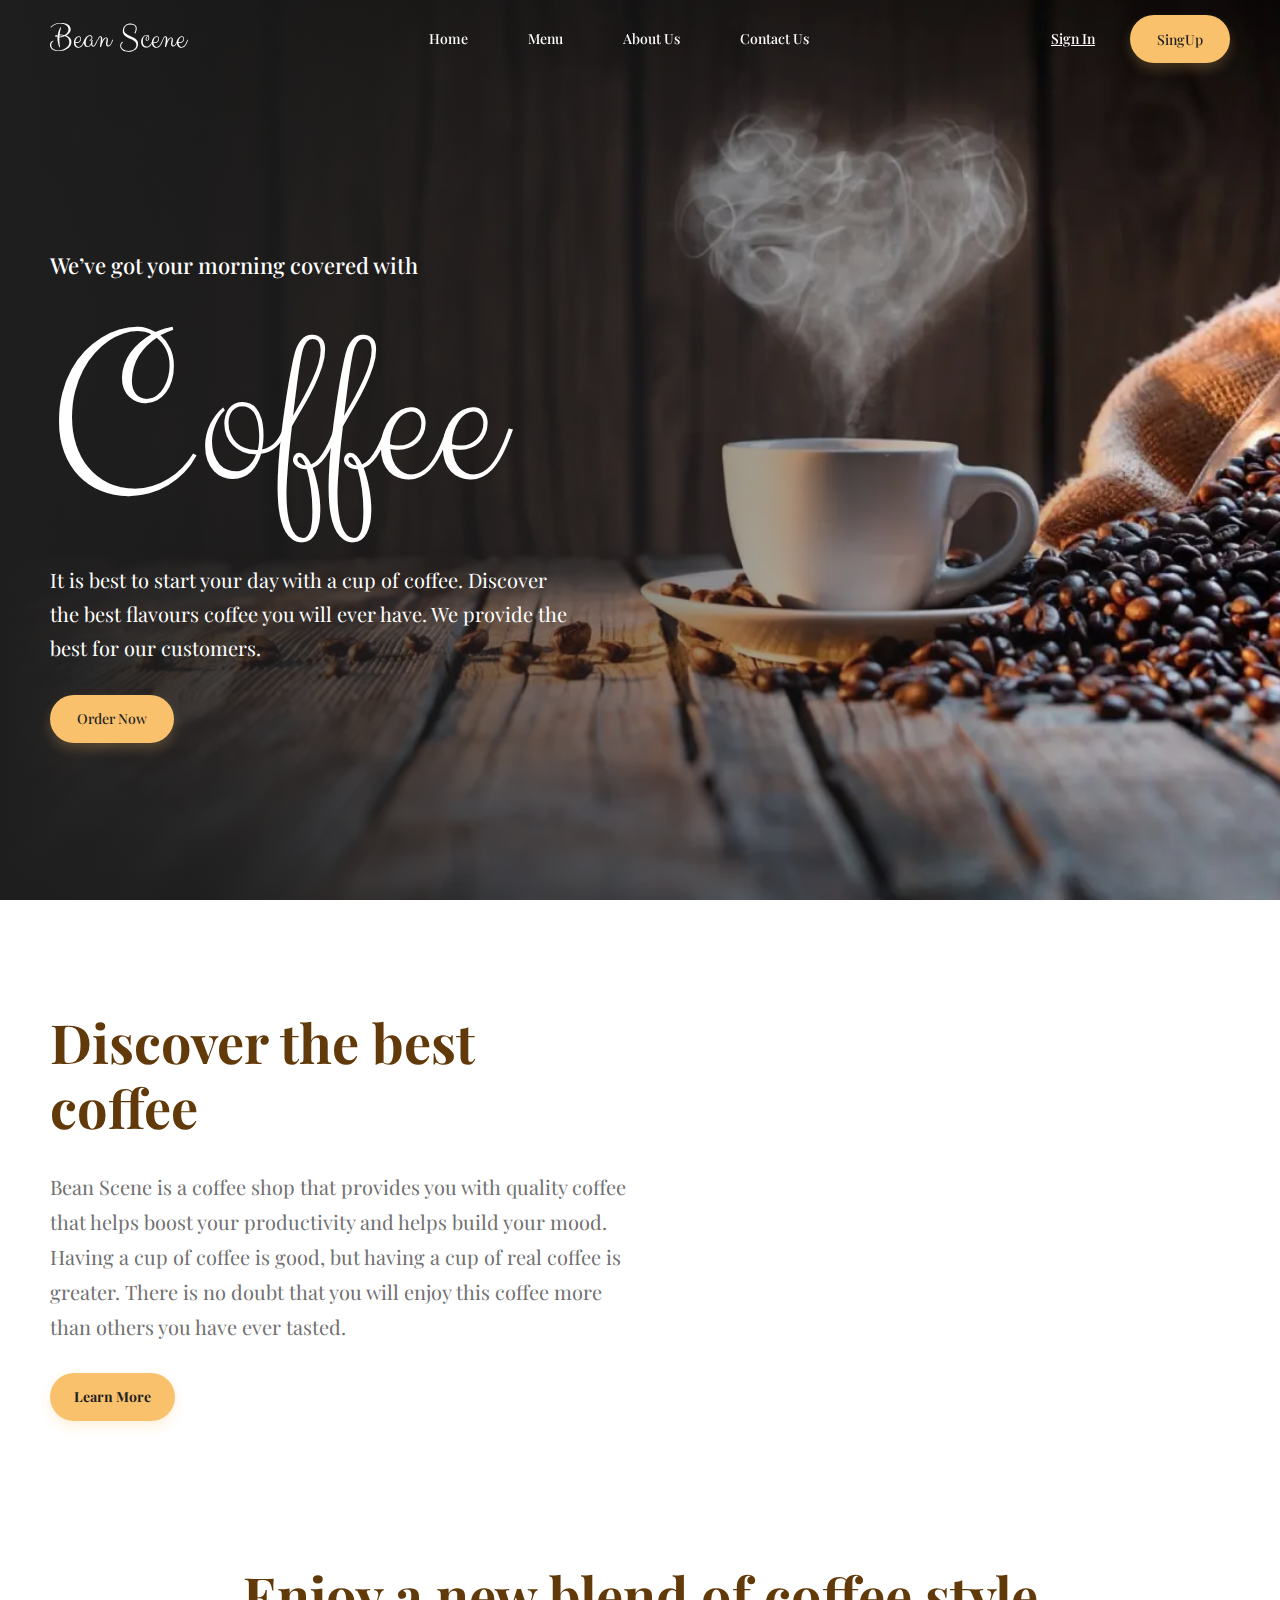
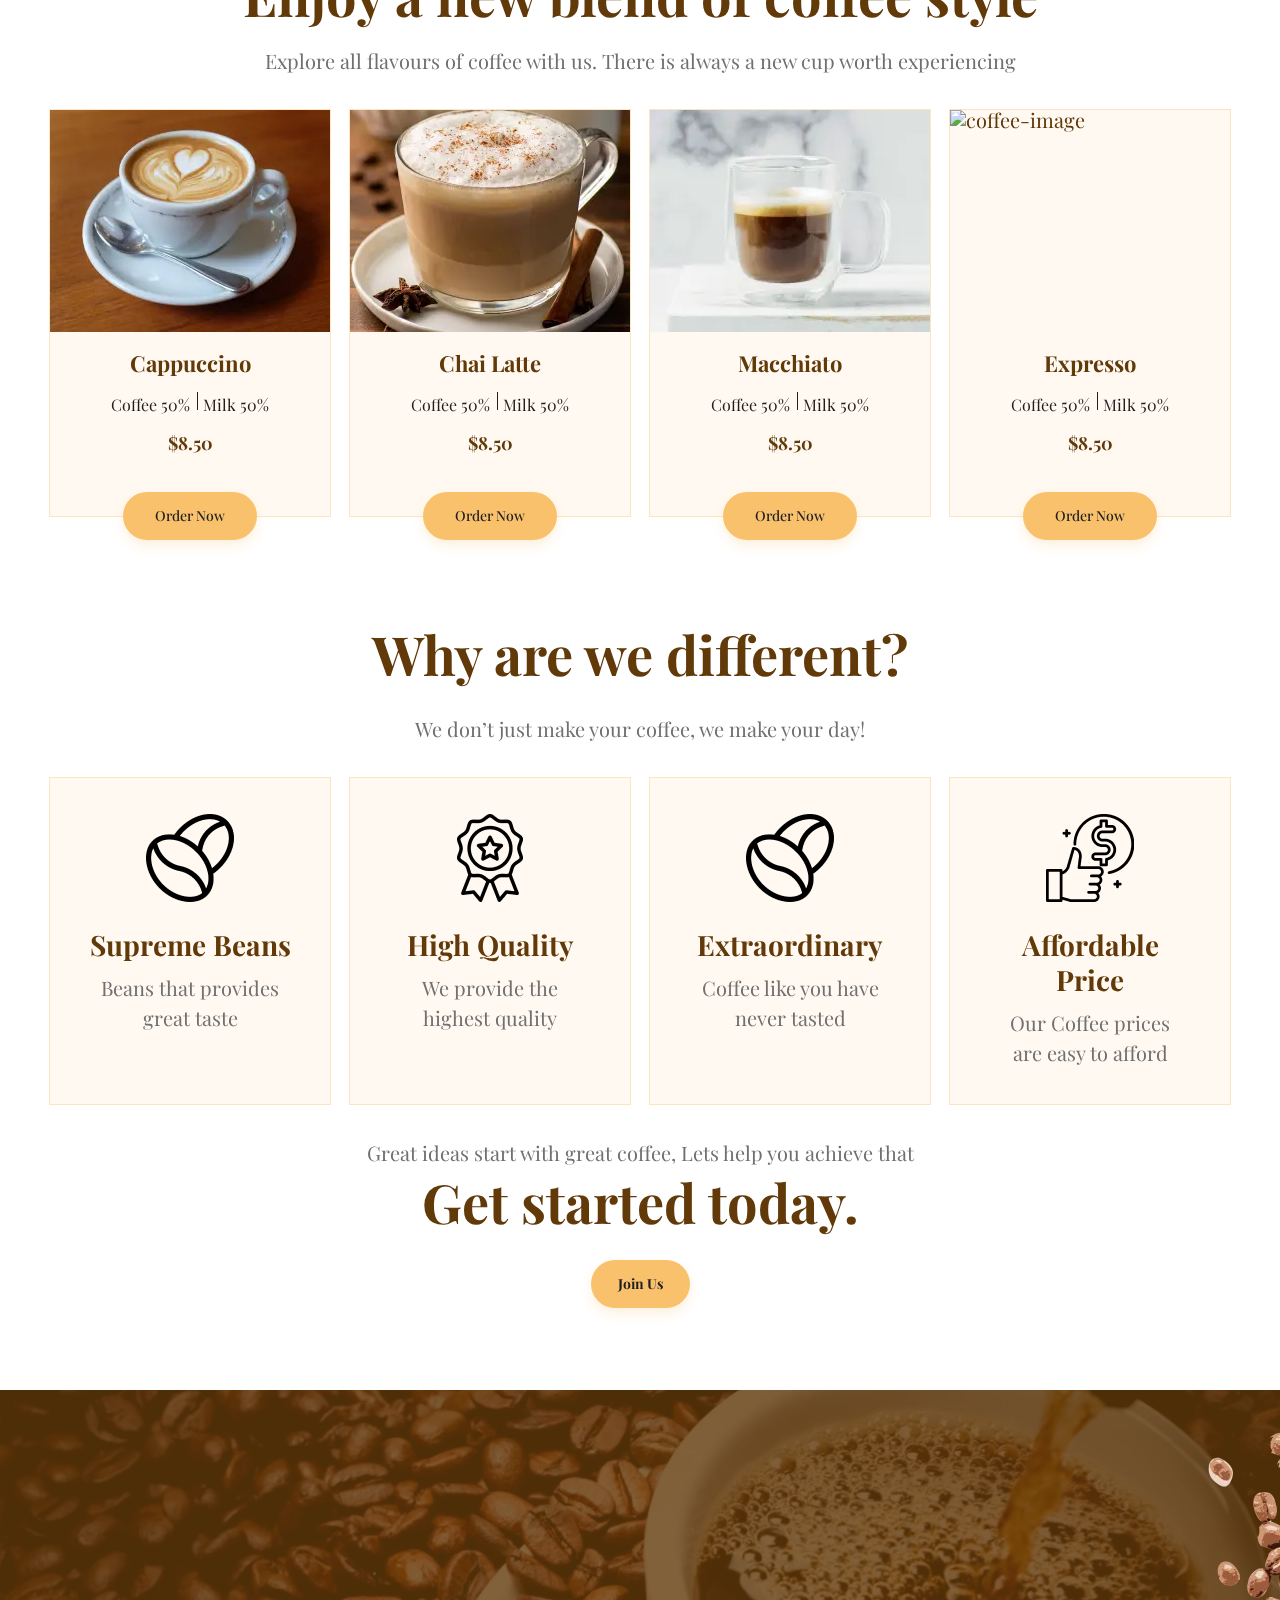
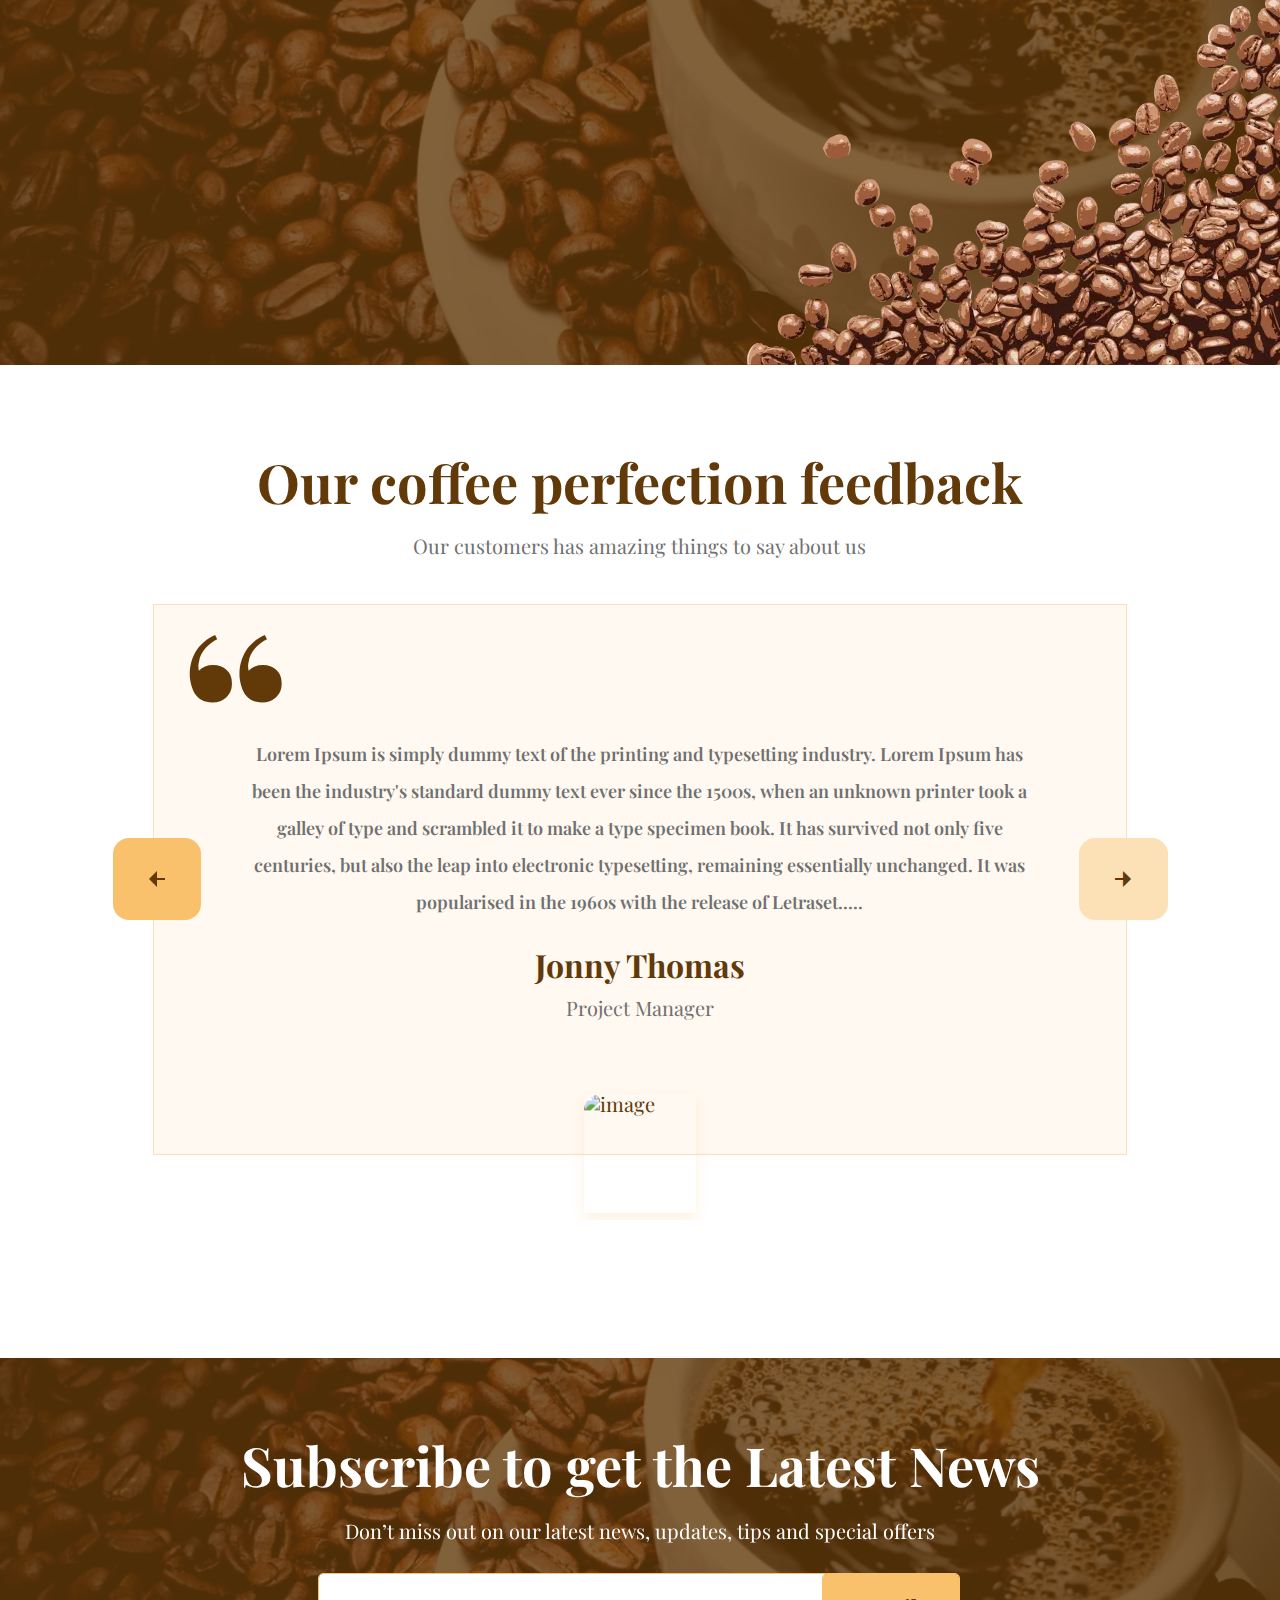
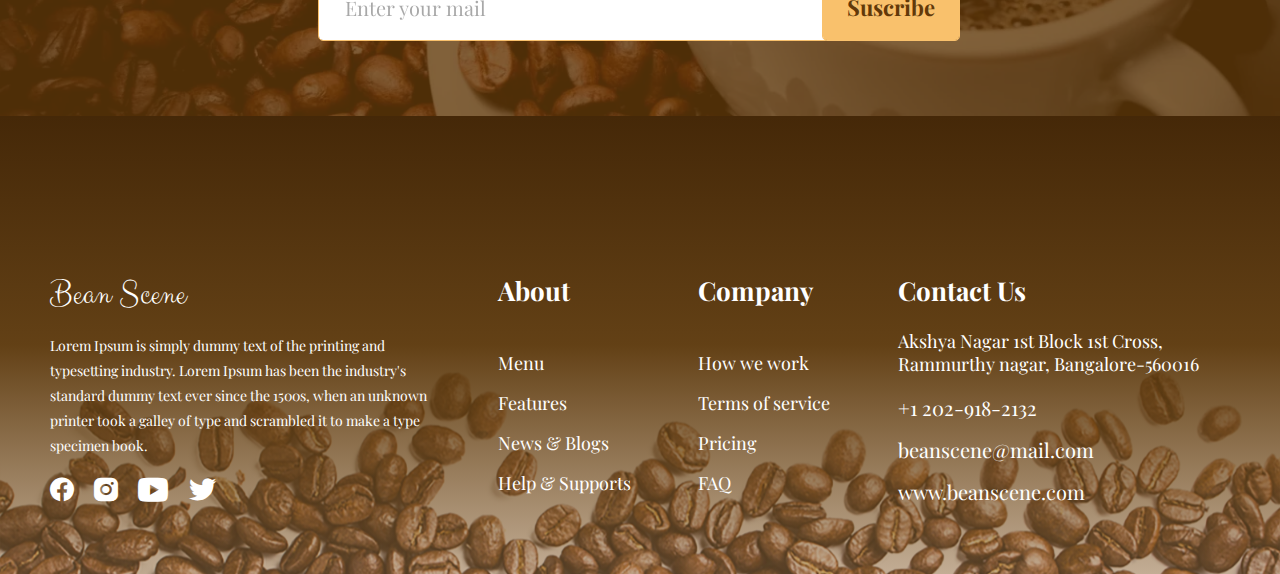
==== commit 86b2ba0e: "Add files via upload" ====
--- a/home.html
+++ b/home.html
@@ -6,7 +6,7 @@
 	<meta charset="UTF-8">
 	<meta name="format-detection" content="telephone=no">
 	<!-- <style>body{opacity: 0;}</style> -->
-	<link rel="stylesheet" href="css/style.min.css?_v=20241216010521">
+	<link rel="stylesheet" href="css/style.min.css?_v=20250111142151">
 	<link rel="shortcut icon" href="favicon.ico">
 	<!-- <meta name="robots" content="noindex, nofollow"> -->
 	<meta name="viewport" content="width=device-width, initial-scale=1.0">
@@ -14,43 +14,43 @@
 
 <body>
 	<div class="wrapper">
-		<!--<header class="header">
-  <div class="header__container">
-    <div class="header__wrapper">
-      <h2 class="header__logo logo">Bean Scene</h2>
-      <nav class="header__menu menu">
-        <ul class="menu__list">
-          <li class="menu__item"><a href="" class="menu__link">Home</a></li>
-          <li class="menu__item"><a href="" class="menu__link">Menu</a></li>
-          <li class="menu__item"><a href="" class="menu__link">About Us</a></li>
-          <li class="menu__item"><a href="" class="menu__link">Contact Us</a></li>
-        </ul>
-      </nav>
-      <div class="header__buttons">
-        <a href="#" class="enter">Sign In</a>
-        <a href="#" class="button">SingUp</a>
-      </div>
-      <div class="icon-menu"><span></span></div>
-    </div>
-  </div>
-</header>
--->
+		<header class="header">
+			<div class="header__container">
+				<div class="header__wrapper">
+					<h2 class="header__logo logo">Bean Scene</h2>
+					<nav class="header__menu menu">
+						<ul class="menu__list">
+							<li class="menu__item"><a href="" class="menu__link">Home</a></li>
+							<li class="menu__item"><a href="" class="menu__link">Menu</a></li>
+							<li class="menu__item"><a href="" class="menu__link">About Us</a></li>
+							<li class="menu__item"><a href="" class="menu__link">Contact Us</a></li>
+						</ul>
+					</nav>
+					<div class="header__buttons">
+						<a href="#" class="enter">Sign In</a>
+						<a href="#" class="button">SingUp</a>
+					</div>
+					<div class="icon-menu"><span></span></div>
+				</div>
+			</div>
+		</header>
+
 		<main class="page">
-			<section class="page__hero hero">
+			<section class="page__hero hero" data-watch data-watch-once>
 				<div class="hero__container">
 					<div class="hero__content">
 						<h3 class="hero__label">We’ve got your morning covered with</h3>
 						<h1 class="hero__title">Coffee</h1>
 						<p class="title">It is best to start your day with a cup of coffee. Discover the best flavours coffee you will ever have. We provide the best for our customers.</p>
-						<a href="#" class="hero__button button">Order Now</a>
+						<button data-popup="#popup" class="hero__button button">Order Now</button>
 					</div>
 				</div>
 				<div class="hero__background background">
-					<img src="img/hero/background.webp" alt="background" class="background__image" />
-					<!--<img src="https://media.baamboozle.com/uploads/images/288686/1632058493_358255.webp" alt="background" class="background__image" />-->
-				</div>
-			</section>
-			<section class="page__the-best-coffee the-best-coffee">
+					<picture><source srcset="img/hero/background.webp" type="image/webp"><img src="img/hero/background.jpg" alt="background" class="background__image" /></picture>
+					<!--<picture><source srcset="https://media.baamboozle.com/uploads/images/288686/1632058493_358255.webp" type="image/webp"><img src="https://media.baamboozle.com/uploads/images/288686/1632058493_358255.jpeg" alt="background" class="background__image" /></picture>-->
+				</div>
+			</section>
+			<section class="page__the-best-coffee the-best-coffee" data-watch data-watch-once data-watch-threshold="0.5">
 				<div class="the-best-coffee__container">
 					<div class="the-best-coffee__wrapper">
 						<div class="the-best-coffee__content">
@@ -59,8 +59,8 @@
 							<a href="#" class="the-best-coffee__button button">Learn More</a>
 						</div>
 						<div class="the-best-coffee__image">
-							<img src="img/the-best-coffee/the-best-coffee__image.webp" alt="cofee-image" class="the-best-coffee__picture" />
-							<!--<img src="https://toigingiuvedep.vn/wp-content/uploads/2021/05/hinh-anh-cafe-dep.webp" alt="cofee-image" class="the-best-coffee__picture">-->
+							<picture><source srcset="img/the-best-coffee/the-best-coffee__image.webp" type="image/webp"><img src="img/the-best-coffee/the-best-coffee__image.jpg" alt="cofee-image" class="the-best-coffee__picture" /></picture>
+							<!--<picture><source srcset="https://toigingiuvedep.vn/wp-content/uploads/2021/05/hinh-anh-cafe-dep.webp" type="image/webp"><img src="https://toigingiuvedep.vn/wp-content/uploads/2021/05/hinh-anh-cafe-dep.jpg" alt="cofee-image" class="the-best-coffee__picture"></picture>-->
 						</div>
 					</div>
 					<div class="the-best-coffee__decor decor-block">
@@ -76,7 +76,7 @@
 					</div>
 					<div class="cooking-style__wrapper">
 						<article class="cooking-style__item item-cooking-style">
-							<a class="item-cooking-style__image" href="#"><img src="img/cooking-style/cooking-style__image-01.webp" alt="coffee-image" /></a>
+							<a class="item-cooking-style__image" href="#"><picture><source srcset="img/cooking-style/cooking-style__image-01.webp" type="image/webp"><img src="img/cooking-style/cooking-style__image-01.jpg" alt="coffee-image" /></picture></a>
 							<div class="item-cooking-style__body">
 								<h4 class="item-cooking-style__title">Cappuccino</h4>
 								<p class="item-cooking-style__description"><span>Coffee 50%</span><span>Milk 50%</span></p>
@@ -85,7 +85,7 @@
 							<a href="#" class="item-cooking-style__button button">Order Now</a>
 						</article>
 						<article class="cooking-style__item item-cooking-style">
-							<a class="item-cooking-style__image" href="#"><img src="img/cooking-style/cooking-style__image-02.webp" alt="coffee-image" /></a>
+							<a class="item-cooking-style__image" href="#"><picture><source srcset="img/cooking-style/cooking-style__image-02.webp" type="image/webp"><img src="img/cooking-style/cooking-style__image-02.jpg" alt="coffee-image" /></picture></a>
 							<div class="item-cooking-style__body">
 								<h4 class="item-cooking-style__title">Chai Latte</h4>
 								<p class="item-cooking-style__description"><span>Coffee 50%</span><span>Milk 50%</span></p>
@@ -94,7 +94,7 @@
 							<a href="#" class="item-cooking-style__button button">Order Now</a>
 						</article>
 						<article class="cooking-style__item item-cooking-style">
-							<a class="item-cooking-style__image" href="#"><img src="img/cooking-style/cooking-style__image-03.webp" alt="coffee-image" /></a>
+							<a class="item-cooking-style__image" href="#"><picture><source srcset="img/cooking-style/cooking-style__image-03.webp" type="image/webp"><img src="img/cooking-style/cooking-style__image-03.jpg" alt="coffee-image" /></picture></a>
 							<div class="item-cooking-style__body">
 								<h4 class="item-cooking-style__title">Macchiato</h4>
 								<p class="item-cooking-style__description"><span>Coffee 50%</span><span>Milk 50%</span></p>
@@ -103,7 +103,7 @@
 							<a href="#" class="item-cooking-style__button button">Order Now</a>
 						</article>
 						<article class="cooking-style__item item-cooking-style">
-							<a class="item-cooking-style__image" href="#"><img src="https://media04.wochenblatt-reporter.de/article/2020/03/11/1/357091_XXL.webp" alt="coffee-image" /></a>
+							<a class="item-cooking-style__image" href="#"><picture><source srcset="https://media04.wochenblatt-reporter.de/article/2020/03/11/1/357091_XXL.webp" type="image/webp"><img src="https://media04.wochenblatt-reporter.de/article/2020/03/11/1/357091_XXL.jpg" alt="coffee-image" /></picture></a>
 							<div class="item-cooking-style__body">
 								<h4 class="item-cooking-style__title">Expresso</h4>
 								<p class="item-cooking-style__description"><span>Coffee 50%</span><span>Milk 50%</span></p>
@@ -114,7 +114,7 @@
 					</div>
 				</div>
 			</section>
-			<section class="page__our-differences our-differences">
+			<section class="page__our-differences our-differences" data-watch data-watch-once data-watch-threshold="0.1">
 				<div class="our-differences__container">
 					<div class="our-differences__body">
 						<div class="our-differences__text-block">
@@ -124,28 +124,28 @@
 						<div class="our-differences__wrapper">
 							<article class="our-differences__item item-our-differences">
 								<div class="item-our-differences__image">
-									<img src="img/our-differences/coffee-icon.webp" alt="icon" class="item-our-differences__picture" />
+									<picture><source srcset="img/our-differences/coffee-icon.webp" type="image/webp"><img src="img/our-differences/coffee-icon.png" alt="icon" class="item-our-differences__picture" /></picture>
 								</div>
 								<h3 class="item-our-differences__title">Supreme Beans</h3>
 								<p class="item-our-differences__text">Beans that provides great taste</p>
 							</article>
 							<article class="our-differences__item item-our-differences">
 								<div class="item-our-differences__image">
-									<img src="img/our-differences/merit__icon.webp" alt="icon" class="item-our-differences__picture" />
+									<picture><source srcset="img/our-differences/merit__icon.webp" type="image/webp"><img src="img/our-differences/merit__icon.png" alt="icon" class="item-our-differences__picture" /></picture>
 								</div>
 								<h3 class="item-our-differences__title">High Quality</h3>
 								<p class="item-our-differences__text">We provide the highest quality</p>
 							</article>
 							<article class="our-differences__item item-our-differences">
 								<div class="item-our-differences__image">
-									<img src="img/our-differences/coffee-icon.webp" alt="icon" class="item-our-differences__picture" />
+									<picture><source srcset="img/our-differences/coffee-icon.webp" type="image/webp"><img src="img/our-differences/coffee-icon.png" alt="icon" class="item-our-differences__picture" /></picture>
 								</div>
 								<h3 class="item-our-differences__title">Extraordinary</h3>
 								<p class="item-our-differences__text">Coffee like you have never tasted</p>
 							</article>
 							<article class="our-differences__item item-our-differences">
 								<div class="item-our-differences__image">
-									<img src="img/our-differences/price-icon.webp" alt="icon" class="item-our-differences__picture" />
+									<picture><source srcset="img/our-differences/price-icon.webp" type="image/webp"><img src="img/our-differences/price-icon.png" alt="icon" class="item-our-differences__picture" /></picture>
 								</div>
 								<h3 class="item-our-differences__title">Affordable Price</h3>
 								<p class="item-our-differences__text">Our Coffee prices are easy to afford</p>
@@ -162,7 +162,7 @@
 					</div>
 				</div>
 			</section>
-			<section class="page__good-morning good-morning">
+			<section class="page__good-morning good-morning" data-watch data-watch-once data-watch-threshold="0.3">
 				<div class="good-morning__container">
 					<div class="good-morning__wrapper">
 						<div class="good-morning__content">
@@ -171,17 +171,17 @@
 							<a href="#" class="good-morning__button button">Order Now</a>
 						</div>
 						<div class="good-morning__image">
-							<img src="img/good-morning/good-morning__image.webp" alt="image" class="good-morning__picture" />
+							<picture><source srcset="img/good-morning/good-morning__image.webp" type="image/webp"><img src="img/good-morning/good-morning__image.png" alt="image" class="good-morning__picture" /></picture>
 						</div>
 					</div>
 				</div>
 				<div class="good-morning__background background-good-morning">
-					<img src="img/good-morning/background-image.webp" alt="background-image" class="background-good-morning__image" />
-					<img src="img/good-morning/background-right-image.webp" alt="background-right-image" class="background-good-morning__right-image" />
-				</div>
-			</section>
-
-			<section class="page__feedback feedback">
+					<picture><source srcset="img/good-morning/background-image.webp" type="image/webp"><img src="img/good-morning/background-image.jpg" alt="background-image" class="background-good-morning__image" /></picture>
+					<picture><source srcset="img/good-morning/background-right-image.webp" type="image/webp"><img src="img/good-morning/background-right-image.png" alt="background-right-image" class="background-good-morning__right-image" /></picture>
+				</div>
+			</section>
+
+			<section class="page__feedback feedback" data-watch data-watch-once data-watch-threshold="0.5">
 				<div class="feedback__container">
 					<div class="feedback__wrapper">
 						<h2 class="feedback__title title-block title-block--center">Our coffee perfection feedback</h2>
@@ -199,7 +199,7 @@
 												<h3 class="block-card__name">Jonny Thomas</h3>
 												<p class="block-card__post">Project Manager</p>
 												<div class="block-card__image">
-													<img src="https://cdn1.flamp.ru/2c3d126692a9c5be5bb99eb31ef6dedc.webp" alt="image" class="block-card__picture" />
+													<picture><source srcset="https://cdn1.flamp.ru/2c3d126692a9c5be5bb99eb31ef6dedc.webp" type="image/webp"><img src="https://cdn1.flamp.ru/2c3d126692a9c5be5bb99eb31ef6dedc.jpg" alt="image" class="block-card__picture" /></picture>
 												</div>
 											</div>
 										</div>
@@ -216,7 +216,7 @@
 												<h3 class="block-card__name">Jonny Thomas</h3>
 												<p class="block-card__post">Project Manager</p>
 												<div class="block-card__image">
-													<img src="https://cdn1.flamp.ru/2c3d126692a9c5be5bb99eb31ef6dedc.webp" alt="image" class="block-card__picture" />
+													<picture><source srcset="https://cdn1.flamp.ru/2c3d126692a9c5be5bb99eb31ef6dedc.webp" type="image/webp"><img src="https://cdn1.flamp.ru/2c3d126692a9c5be5bb99eb31ef6dedc.jpg" alt="image" class="block-card__picture" /></picture>
 												</div>
 											</div>
 										</div>
@@ -233,7 +233,7 @@
 												<h3 class="block-card__name">Jonny Thomas</h3>
 												<p class="block-card__post">Project Manager</p>
 												<div class="block-card__image">
-													<img src="https://cdn1.flamp.ru/2c3d126692a9c5be5bb99eb31ef6dedc.webp" alt="image" class="block-card__picture" />
+													<picture><source srcset="https://cdn1.flamp.ru/2c3d126692a9c5be5bb99eb31ef6dedc.webp" type="image/webp"><img src="https://cdn1.flamp.ru/2c3d126692a9c5be5bb99eb31ef6dedc.jpg" alt="image" class="block-card__picture" /></picture>
 												</div>
 											</div>
 										</div>
@@ -253,7 +253,7 @@
 				</div>
 			</section>
 
-			<section class="page__subscribe subscribe">
+			<section class="page__subscribe subscribe" data-watch data-watch-once data-watch-threshold="0.5">
 				<div class="subscribe__container">
 					<div class="subscribe__wrapper">
 						<h2 class="subscribe__title title-block title-block--center">Subscribe to get the Latest News</h2>
@@ -265,15 +265,15 @@
 					</div>
 					<div class="subscribe__decor decor-subscribe">
 						<div class="decor-subscribe__image decor-subscribe__image--right">
-							<img class="decor-subscribe__picture" src="img/subscribe/decor-image.webp" alt="image">
+							<picture><source srcset="img/subscribe/decor-image.webp" type="image/webp"><img class="decor-subscribe__picture" src="img/subscribe/decor-image.png" alt="image"></picture>
 						</div>
 						<div class="decor-subscribe__image decor-subscribe__image--left">
-							<img class="decor-subscribe__picture" src="img/subscribe/decor-image.webp" alt="image">
+							<picture><source srcset="img/subscribe/decor-image.webp" type="image/webp"><img class="decor-subscribe__picture" src="img/subscribe/decor-image.png" alt="image"></picture>
 						</div>
 					</div>
 				</div>
 				<div class="subscribe__background background-subscribe">
-					<img src="img/subscribe/background-subscribe.webp" alt="background" class="background-subscribe__image" />
+					<picture><source srcset="img/subscribe/background-subscribe.webp" type="image/webp"><img src="img/subscribe/background-subscribe.jpg" alt="background" class="background-subscribe__image" /></picture>
 				</div>
 			</section>
 		</main>
@@ -305,7 +305,7 @@
 						<a href="#" class="item-footer__link">FAQ</a>
 					</div>
 					<address class="footer__item item-footer">
-						<h3 class="item-footer__title item-footer__title--margin">Contact Us</h3>
+						<p class="item-footer__title item-footer__title--margin">Contact Us</p>
 						<p class="item-footer__address">Akshya Nagar 1st Block 1st Cross, Rammurthy nagar, Bangalore-560016</p>
 						<a href="tel:+12029182132" class="item-footer__tel">+1 202-918-2132</a>
 						<a href="mailto:beanscene@mail.com" class="item-footer__mail">beanscene@mail.com</a>
@@ -318,8 +318,21 @@
 			</div>
 		</footer>
 
+		<div id="popup" aria-hidden="true" popup_show class="popup">
+			<div class="popup__wrapper">
+				<div class="popup__content">
+					<button type="button" class="popup__close" data-close></button>
+					<form method="POST" class="popup__form" action="https://jsonplaceholder.typicode.com/posts">
+						<h3 class="popup__title">Place an order</h3>
+						<input class="popup__input input" type="text" name="form[name]" autocomplete="off" placeholder="enter a name" required data-validate>
+						<input class="popup__input input" type="text" name="form[phone]" autocomplete="off" placeholder="enter your phone number" required data-validate>
+						<button class="popup__submit" type="submit">Send a request</button>
+					</form>
+				</div>
+			</div>
+		</div>
 	</div>
-	<script src="js/app.min.js?_v=20241216010521"></script>
+	<script src="js/app.min.js?_v=20250111142151"></script>
 </body>
 
 </html>--- a/css/style.min.css
+++ b/css/style.min.css
@@ -1 +1 @@
-@import url(https://fonts.googleapis.com/css?family=Playfair+Display:400,500,600,700&display=swap);@import url(https://fonts.googleapis.com/css?family=Clicker+Script:regular&display=swap);@font-face{font-family:icons;font-display:swap;src:url(../fonts/icons.woff2) format("woff2");font-weight:400;font-style:normal}[class*=_icon-]::before{font-family:icons;font-style:normal;font-weight:400;font-variant:normal;text-transform:none;line-height:1;-webkit-font-smoothing:antialiased;-moz-osx-font-smoothing:grayscale}._icon-facebook:before{content:""}._icon-instagram:before{content:""}._icon-quotation-marks:before{content:""}._icon-slider-arrow:before{content:""}._icon-twitter:before{content:""}._icon-youtbe:before{content:""}*{padding:0;margin:0;border:0}*,*::after,*::before{box-sizing:border-box}*::after,*::before{display:inline-block}body,html{height:100%;min-width:320px}body{color:#613809;line-height:1;font-family:"Playfair Display";font-size:1.25rem;-ms-text-size-adjust:100%;-moz-text-size-adjust:100%;-webkit-text-size-adjust:100%;-webkit-font-smoothing:antialiased;-moz-osx-font-smoothing:grayscale}button,input,textarea{font-family:"Playfair Display";font-size:inherit;line-height:inherit;color:inherit;background-color:rgba(0,0,0,0)}input,textarea{width:100%}label{display:inline-block}button,option,select{cursor:pointer}a{display:inline-block;color:inherit;text-decoration:none}ul li{list-style:none}img{vertical-align:top}h1,h2,h3,h4,h5,h6{font-weight:inherit;font-size:inherit}.lock body{overflow:hidden;touch-action:none;-ms-scroll-chaining:none;overscroll-behavior:none}.wrapper{min-height:100%;display:flex;flex-direction:column;overflow:hidden}@supports (overflow:clip){.wrapper{overflow:clip}}.wrapper>main{flex:1 1 auto}.wrapper>*{min-width:0}[class*=__container]{max-width:75.625rem;margin:0 auto;padding:0 .9375rem}[class*="--gc"]{display:grid;min-width:0;grid-template-columns:.9375rem 1fr minmax(auto,73.75rem) 1fr .9375rem}[class*="--gc"]>*{min-width:0;grid-column:3/4}.button{display:grid;place-items:center;font-weight:500;color:#1e1e1e;border-radius:1.5rem;box-shadow:0 6px 12px 0 rgba(249,192,106,.2196078431);background:#f8c06c;transition:background .3s ease 0s;text-align:center;line-height:1.0714285714}.button--fw{width:100%}input[type=email],input[type=tel],input[type=text],textarea{-webkit-appearance:none;appearance:none}.input{display:block;caret-color:inherit;background-color:#fff}.input[placeholder]:not([data-placeholder-nohiden])::-webkit-input-placeholder{-webkit-transition:opacity .3s;transition:opacity .3s;color:rgba(0,0,0,.34)}.input[placeholder]:not([data-placeholder-nohiden]):-ms-input-placeholder{-ms-transition:opacity .3s;transition:opacity .3s;color:rgba(0,0,0,.34)}.input[placeholder]:not([data-placeholder-nohiden])::-ms-input-placeholder{-ms-transition:opacity .3s;transition:opacity .3s;color:rgba(0,0,0,.34)}.input[placeholder]:not([data-placeholder-nohiden])::placeholder{transition:opacity .3s;color:rgba(0,0,0,.34)}.input[placeholder]:not([data-placeholder-nohiden]):focus::-webkit-input-placeholder{opacity:0}.input[placeholder]:not([data-placeholder-nohiden]):focus:-ms-input-placeholder{opacity:0}.input[placeholder]:not([data-placeholder-nohiden]):focus::-ms-input-placeholder{opacity:0}.input[placeholder]:not([data-placeholder-nohiden]):focus::placeholder{opacity:0}textarea.input{resize:none;padding:0 0}.ibg{width:100%;height:100%;-o-object-fit:cover;object-fit:cover}.ibg--top{-o-object-position:top;object-position:top}.ibg--bottom{-o-object-position:bottom;object-position:bottom}.ibg--left{-o-object-position:left;object-position:left}.ibg--right{-o-object-position:right;object-position:right}.ibg--contain{-o-object-fit:contain;object-fit:contain}.title{color:#fff;line-height:1.7;max-width:32.9375rem}.title-block{font-weight:700;line-height:1.2037037037}.title-block--center{text-align:center}.subtitle{line-height:1.7;text-align:center;color:#707070}.decor-block{position:absolute;width:100%;height:100%;bottom:0;left:0}.decor-block__image{position:absolute;width:41.157025%;padding-bottom:22.479339%;background:url(../img/the-best-coffee/decor.webp) center no-repeat}.decor-block__image--the-best-coffee{left:-10%;bottom:0;-webkit-transform:translate(0,50%);transform:translate(0,50%)}.decor-block__image--our-differences{top:-20%;right:-8.677686%;-webkit-transform:rotateX(0) rotateY(180deg);transform:rotateX(0) rotateY(180deg)}.decor-block__image--feedback{background:url(../img/the-best-coffee/decor-width.webp) center no-repeat;background-size:contain;top:1.875rem;right:0;right:-12%;z-index:5;bottom:55%}.decor-block__image--feedback-left{background:url(../img/the-best-coffee/decor-width.webp) right no-repeat;background-size:contain;-webkit-transform:rotate(0) rotate(180deg);transform:rotate(0) rotate(180deg);left:-12%;bottom:.9375rem;z-index:5}.header{position:fixed;width:100%;top:0;left:0;z-index:50}.header__wrapper{display:flex;align-items:center;justify-content:space-between;-webkit-column-gap:1.25rem;-moz-column-gap:1.25rem;column-gap:1.25rem;padding-block:.9375rem;position:relative}.header__buttons{display:flex;align-items:center;flex-wrap:wrap;row-gap:.625rem;justify-content:center}.logo{font-family:"Clicker Script";color:#fff;white-space:nowrap;z-index:1}.menu__list{display:flex;align-items:center;font-size:.875rem;color:#fff;font-weight:500;flex-wrap:wrap;row-gap:.5rem}.item-footer__link,.item-footer__mail,.item-footer__site,.item-footer__tel,.menu__link{position:relative}.item-footer__link::after,.item-footer__link::before,.item-footer__mail::after,.item-footer__mail::before,.item-footer__site::after,.item-footer__site::before,.item-footer__tel::after,.item-footer__tel::before,.menu__link::after,.menu__link::before{content:"";position:absolute;width:0;height:.0625rem;background-color:#f8c06c;transition:all .3s ease 0s}.item-footer__link::before,.item-footer__mail::before,.item-footer__site::before,.item-footer__tel::before,.menu__link::before{top:-.3125rem;left:50%}.item-footer__link::after,.item-footer__mail::after,.item-footer__site::after,.item-footer__tel::after,.menu__link::after{bottom:-.3125rem;right:50%}.enter{font-size:.875rem;font-weight:500;color:#fff;text-decoration:underline;white-space:nowrap}.icon-menu{display:none}.footer{position:relative}.footer__container{position:relative;z-index:3}.footer__wrapper{display:flex;flex-wrap:wrap;align-items:flex-start;color:#fff;justify-content:space-between;-webkit-column-gap:2.5rem;-moz-column-gap:2.5rem;column-gap:2.5rem}.footer__description{display:flex;flex-direction:column;align-items:start;row-gap:1.25rem;font-size:.875rem;max-width:23.75rem;flex:1 1 32.20339%;min-width:18.125rem}.footer__text{font-size:14px;line-height:1.7857142857}.footer__social{display:flex;align-items:center;-webkit-column-gap:1.25rem;-moz-column-gap:1.25rem;column-gap:1.25rem;font-size:1.5rem}.footer__item{display:flex;flex-direction:column;align-items:flex-start;font-style:normal;max-width:8.75rem}.footer__item:last-child{max-width:20.75rem;flex:1 1 28.135593%}.social-footer__icon{transition:color .3s ease 0s}.item-footer__title{font-weight:700}.item-footer__link{display:inline-block;white-space:nowrap;transition:color .3s ease 0s}.item-footer__address{line-height:1.2777777778}.background-footer{position:absolute;width:100%;height:100%;top:0;left:0}.background-footer::before{content:"";position:absolute;z-index:2;width:100%;height:100%;top:0;left:0;background:#452808;background:linear-gradient(180deg,#452808 0,rgba(91,55,10,.952) 50%,rgba(118,69,13,.438) 100%)}.background-footer__image{position:absolute;width:100%;height:100%;top:0;left:0;-o-object-fit:cover;object-fit:cover;z-index:1}.page__hero{display:flex;align-items:center;width:100vw;min-height:100svh;position:relative}.page__hero::before{content:"";position:absolute;width:100%;height:100%;top:0;left:0;background:linear-gradient(90deg,#1e1e1e 0,rgba(0,0,0,0) 100%);z-index:1}.hero__container{width:100%}.hero__content{display:grid;align-items:center;justify-items:start;position:relative;z-index:1;row-gap:1.875rem;padding-top:5.625rem}.hero__label{font-weight:500;color:#fff;line-height:1.5909090909}.hero__title{font-family:"Clicker Script";color:#fff}.hero__background{position:absolute;height:100%;width:100vw}.background__image{position:absolute;width:100%;height:100%;top:0;left:0;-o-object-fit:cover;object-fit:cover}.the-best-coffee__container{position:relative}.the-best-coffee__wrapper{display:grid;grid-template-columns:49.576271% 42.372881%;-webkit-column-gap:1.875rem;-moz-column-gap:1.875rem;column-gap:1.875rem;justify-content:space-between;align-items:center}.the-best-coffee__content{display:grid}.the-best-coffee__subtitle{line-height:1.75;color:#707070}.the-best-coffee__button{font-weight:700;font-size:1rem;color:#1e1e1e;justify-self:start}.the-best-coffee__image{text-align:center;position:relative;z-index:-1}.the-best-coffee__picture{max-width:100%}.the-best-coffee__decor{position:relative;z-index:2}.page__cooking-style{padding-top:.9375rem}.cooking-style__container{position:relative;z-index:5}.cooking-style__title:not(:last-child){margin-bottom:1rem}.cooking-style__wrapper{display:grid;grid-template-columns:repeat(auto-fit,minmax(14.0625rem,1fr));-webkit-column-gap:1.25rem;-moz-column-gap:1.25rem;column-gap:1.25rem;row-gap:3.125rem}.item-cooking-style{display:flex;flex-direction:column;height:100%;align-items:center;background-color:#fff9f1;outline:.0625rem solid hsla(36,92%,70%,.42)}.item-cooking-style__image{position:relative;width:100%;aspect-ratio:280/222}.item-cooking-style__image:not(:last-child){margin-bottom:.875rem}.item-cooking-style__image img{position:absolute;width:100%;height:100%;top:0;left:0;-o-object-fit:cover;object-fit:cover}.item-cooking-style__body{display:flex;flex-direction:column;text-align:center;row-gap:.75rem;padding-inline:.3125rem;line-height:1.5625;flex:1 1 auto;justify-content:flex-start}.item-cooking-style__body:not(:last-child){margin-bottom:.625rem}.item-cooking-style__title{font-weight:700}.item-cooking-style__description{font-size:1rem;color:#1e1e1e}.item-cooking-style__description span:nth-child(1){position:relative;padding-right:.8125rem}.item-cooking-style__description span:nth-child(1)::after{content:"";width:.0625rem;height:1.125rem;background-color:#1e1e1e;position:absolute;right:.3125rem}.item-cooking-style__price{font-weight:700;font-size:18px}.item-cooking-style__button{-webkit-transform:translate(0,50%);transform:translate(0,50%);padding-inline:1.65625rem;min-width:47.857143%}.our-differences__container{position:relative;z-index:2}.our-differences__body{display:flex;flex-direction:column}.our-differences__text-block{text-align:center}.our-differences__text-block:not(:last-child){margin-bottom:2rem}.our-differences__title:not(:last-child){margin-bottom:1.5625rem}.our-differences__wrapper{display:grid;grid-template-columns:repeat(auto-fill,minmax(14.0625rem,1fr));gap:1.25rem}.our-differences__wrapper:not(:last-child){margin-bottom:2rem}.our-differences__item{display:grid;justify-items:center;align-content:start;padding:2.25rem 2.15625rem;text-align:center;background-color:#fff9f1;outline:.0625rem solid rgba(250,193,107,.42);transition:all .5s ease 0s}.our-differences__text-bottom{display:grid;place-items:center}.our-differences__button{align-items:center;justify-self:center;padding-inline:2.825rem;font-weight:700}.our-differences__decor{position:absolute;z-index:-1}.item-our-differences__image{width:5.5rem;height:5.5rem;flex:0 0 5.5rem}.item-our-differences__image:not(:last-child){margin-bottom:1.5625rem}.item-our-differences__picture{max-width:100%}.item-our-differences__title{font-weight:700;line-height:1.25}.item-our-differences__title:not(:last-child){margin-bottom:.6875rem}.item-our-differences__text{max-width:12rem;margin:0 auto;text-align:center;line-height:1.5;color:#707070}.page__good-morning{position:relative}.good-morning__wrapper{display:flex;align-items:center;-webkit-column-gap:1.5625rem;-moz-column-gap:1.5625rem;column-gap:1.5625rem;justify-content:space-between}.good-morning__content{display:grid;justify-items:start;row-gap:1.375rem;max-width:35.9375rem}.good-morning__title{font-weight:700;color:#fff;line-height:1.3888888889}.good-morning__subtitle{color:#fff;max-width:25.5625rem;line-height:1.75}.good-morning__button{font-weight:700}.good-morning__image{position:relative;width:100%;height:100%;aspect-ratio:300/467;max-width:18.75rem}.good-morning__picture{position:absolute;width:100%;height:100%;top:0;left:0;-o-object-fit:cover;object-fit:cover}.background-good-morning{position:absolute;width:100%;height:100%;top:0;left:0;z-index:-1}.background-good-morning::before{content:"";position:absolute;width:100%;height:100%;top:0;left:0;background-color:#613809;opacity:.8;z-index:1}.background-good-morning__image{position:absolute;width:100%;height:100%;top:0;left:0;-o-object-fit:cover;object-fit:cover}.background-good-morning__right-image{position:absolute;max-width:41.0625rem;bottom:0;right:-7.75rem;z-index:1}.feedback__container{max-width:67.8125rem;position:relative}.feedback__wrapper{position:relative;z-index:2}.feedback__title:not(:last-child){width:93%;margin:0 auto 1rem;line-height:1.3}.feedback__subtitle:not(:last-child){width:93%;margin:0 auto 4.285714%;line-height:1.3}.feedback__swiper{position:relative;max-width:61.25rem;margin:0 3.826531%}.feedback__body{transition-timing-function:cubic-bezier(.65,.05,.36,1)}.slide-feedback__body{display:flex;flex-direction:column;align-items:center;justify-items:center;background-color:#fff9f1;position:relative;border:.0625rem solid rgba(249,192,106,.42)}.slide-feedback__arrows{text-align:center;display:flex;justify-content:space-evenly}.slide-feedback__arrow{width:8.367347%;height:100%;background-color:#f8c06c;border-radius:1rem;position:absolute;cursor:pointer;transition:background-color .3s ease 0s}.block-card{display:grid;justify-items:center;row-gap:.625rem;position:relative}.block-card__name{font-weight:700}.block-card__post{line-height:170%;color:#707070}.block-card__image{width:56.565657%;padding-bottom:56.565657%;max-width:7rem;position:relative;box-shadow:0 6px 12px 0 rgba(249,192,106,.22)}.block-card__image:not(:first-child){-webkit-transform:translate(0,50%);transform:translate(0,50%)}.block-card__picture{position:absolute;width:100%;height:100%;top:0;left:0;-o-object-fit:cover;object-fit:cover;-o-object-position:top;object-position:top}.swiper-button-disabled{background-color:#fbdfb5}.swiper-button-next::before{left:0;-webkit-transform:rotate(180deg);transform:rotate(180deg)}.slide-feedback__top-image::before{position:absolute;top:0;-webkit-transform:translate(0,30px);transform:translate(0,30px);left:3.571429%}.slide-feedback__text{width:80.16444%}.slide-feedback__text:not(:last-child){margin-bottom:1.75rem}.slide-feedback__text>p{font-weight:600;line-height:2.0555555556;text-align:center;color:#707070}._icon-slider-arrow{font-size:1rem}.page__subscribe{position:relative}.subscribe__container{position:relative;padding-block:calc(8px + 5.27085vw)}.subscribe__wrapper{display:grid;row-gap:1rem;color:#fff;justify-content:center;position:relative;z-index:5}.subscribe__subtitle{color:inherit}.subscribe__subtitle:not(:last-child){margin-bottom:.625rem}.subscribe__form{display:flex;width:93.636975%;max-width:40.125rem;margin:0 auto;row-gap:1.25rem}.subscribe__input{border-top-left-radius:.25rem;border-bottom-left-radius:.25rem;outline:.0625rem solid #f8c06c;color:#613809}.subscribe__button{border-radius:.25rem;font-weight:700;background-color:#f8c06c;padding:.5rem 1.5rem;outline:.0625rem solid #f8c06c;-webkit-transform:translate(-.125rem,0);transform:translate(-.125rem,0);color:#613809;transition:background-color .3s ease 0s}.decor-subscribe{position:absolute;width:100%;height:100%;top:0;left:0}.decor-subscribe__image{position:absolute;padding-bottom:29.586777%;width:36.694215%;z-index:4}.decor-subscribe__image--left{bottom:-28%;left:-19.834711%}.decor-subscribe__image--right{bottom:-28%;right:-19.834711%;-webkit-transform:rotateY(180deg);transform:rotateY(180deg)}.decor-subscribe__picture{position:absolute;width:100%;height:100%;top:0;left:0;-o-object-fit:cover;object-fit:cover}.background-subscribe{position:absolute;width:100%;height:100%;top:0;left:0;z-index:-1}.background-subscribe::before{content:"";position:absolute;width:100%;height:100%;top:0;left:0;background-color:#613809;opacity:.8;z-index:1}.background-subscribe__image{position:absolute;width:100%;height:100%;top:0;left:0;-o-object-fit:cover;object-fit:cover}.swiper{overflow:hidden}.swiper-initialized{touch-action:pan-y}.swiper-wrapper{width:100%;height:100%;box-sizing:content-box;display:flex;position:relative}.swiper-vertical .swiper-wrapper{flex-direction:column}.swiper-autoheight .swiper-wrapper{align-items:flex-start}.swiper-initialized .swiper-slide{flex-shrink:0}.swiper-android .swiper-slide,.swiper-android .swiper-wrapper{-webkit-transform:translate3d(0,0,0);transform:translate3d(0,0,0)}.swiper-button-lock{display:none!important}@media (min-width:34.4375em){.slide-feedback__arrows{position:absolute;width:100%;top:calc(50% + .3125rem)}}@media (min-width:34.375em){.swiper-button-prev{right:0}.swiper-button-next{left:0}}@media (min-width:47.99875em){.the-best-coffee__content{justify-items:start}.the-best-coffee__image{max-width:31.25rem}}@media (min-width:68.125em){.slide-feedback__arrows{height:5.125rem}}@media (min-width:73.75em){.menu__list{-webkit-column-gap:3.75rem;-moz-column-gap:3.75rem;column-gap:3.75rem}.good-morning__image{margin-right:5rem}}@media (min-width:75.625em){.button{font-size:.875rem}.button{padding-inline:1.6875rem}.button{min-height:3rem}.input[placeholder]:not([data-placeholder-nohiden])::-webkit-input-placeholder{font-size:1.25rem}.input[placeholder]:not([data-placeholder-nohiden]):-ms-input-placeholder{font-size:1.25rem}.input[placeholder]:not([data-placeholder-nohiden])::-ms-input-placeholder{font-size:1.25rem}.input[placeholder]:not([data-placeholder-nohiden])::placeholder{font-size:1.25rem}.title{font-size:1.25rem}.title-block{font-size:3.375rem}.subtitle{font-size:1.25rem}.header__buttons{-webkit-column-gap:2.1875rem;-moz-column-gap:2.1875rem;column-gap:2.1875rem}.logo{font-size:2.1875rem}.footer__container{padding-top:10.125rem}.footer__container{padding-bottom:4.5rem}.footer__wrapper{row-gap:4.125rem}.footer__item{row-gap:1.375rem}.item-footer__title{font-size:1.625rem}.item-footer__title:not(.item-footer__title--margin){margin-bottom:1.75rem}.item-footer__title--margin{margin-bottom:.25rem}.item-footer__link{font-size:1.125rem}.item-footer__address{font-size:1.125rem}.hero__label{font-size:1.375rem}.hero__title{font-size:13.75rem}.page__the-best-coffee{padding-top:4.5625rem}.page__the-best-coffee{padding-bottom:5.6875rem}.the-best-coffee__content{row-gap:1.8125rem}.the-best-coffee__subtitle{font-size:1.25rem}.the-best-coffee__button{padding-inline:1.5rem}.page__cooking-style{padding-bottom:6.625rem}.cooking-style__block:not(:last-child){margin-bottom:2rem}.item-cooking-style__title{font-size:1.375rem}.page__our-differences{margin-bottom:5.125rem}.item-our-differences__title{font-size:1.75rem}.page__good-morning{padding-block:3.375rem}.good-morning__title{font-size:3.375rem}.good-morning__subtitle{font-size:1.25rem}.page__feedback{padding-top:5.125rem}.page__feedback{margin-bottom:8.625rem}.feedback__swiper{padding-bottom:4.0625rem}.slide-feedback__body{padding-top:8.1875rem}.block-card__name{font-size:2rem}.block-card__post{font-size:1.25rem}.block-card__picture{border-radius:1rem}.slide-feedback__top-image::before{font-size:4.25rem}.slide-feedback__text>p{font-size:1.125rem}.subscribe__input{padding-inline:1.625rem}.subscribe__input{height:4.125rem}.subscribe__button{font-size:1.375rem}.subscribe__button{height:4.125rem}}@media (max-width:30em){.our-differences__button{width:100%}.good-morning__button{width:100%}.good-morning__image{max-width:12.5rem}}@media (max-width:20em){.button{font-size:.75rem}.button{padding-inline:.75rem}.button{min-height:2.1875rem}.input[placeholder]:not([data-placeholder-nohiden])::-webkit-input-placeholder{font-size:1rem}.input[placeholder]:not([data-placeholder-nohiden]):-ms-input-placeholder{font-size:1rem}.input[placeholder]:not([data-placeholder-nohiden])::-ms-input-placeholder{font-size:1rem}.input[placeholder]:not([data-placeholder-nohiden])::placeholder{font-size:1rem}.title{font-size:1rem}.title-block{font-size:1.5625rem}.subtitle{font-size:1rem}.header__buttons{-webkit-column-gap:1.25rem;-moz-column-gap:1.25rem;column-gap:1.25rem}.logo{font-size:1.25rem}.footer__container{padding-top:3.125rem}.footer__container{padding-bottom:1.5625rem}.footer__wrapper{row-gap:2.1875rem}.footer__item{row-gap:.625rem}.item-footer__title{font-size:1rem}.item-footer__title:not(.item-footer__title--margin){margin-bottom:.625rem}.item-footer__title--margin{margin-bottom:1.5625rem}.item-footer__link{font-size:.9375rem}.item-footer__address{font-size:.9375rem}.hero__label{font-size:1rem}.hero__title{font-size:6.25rem}.page__the-best-coffee{padding-top:1.5625rem}.page__the-best-coffee{padding-bottom:.3125rem}.the-best-coffee__content{row-gap:.9375rem}.the-best-coffee__subtitle{font-size:1rem}.the-best-coffee__button{padding-inline:.75rem}.page__cooking-style{padding-bottom:2.8125rem}.cooking-style__block:not(:last-child){margin-bottom:.9375rem}.item-cooking-style__title{font-size:1rem}.page__our-differences{margin-bottom:2.8125rem}.item-our-differences__title{font-size:1.25rem}.page__good-morning{padding-block:1.25rem}.good-morning__title{font-size:1.5rem}.good-morning__subtitle{font-size:1rem}.page__feedback{padding-top:2.8125rem}.page__feedback{margin-bottom:2.8125rem}.feedback__swiper{padding-bottom:3.125rem}.slide-feedback__body{padding-top:3.125rem}.slide-feedback__arrows{height:2.6875rem}.block-card__name{font-size:1.5rem}.block-card__post{font-size:1.125rem}.block-card__picture{border-radius:.5rem}.slide-feedback__top-image::before{font-size:1.875rem}.slide-feedback__text>p{font-size:.9375rem}.subscribe__input{padding-inline:.75rem}.subscribe__input{height:2.5rem}.subscribe__button{font-size:1.25rem}.subscribe__button{height:2.5rem}}@media (max-width:47.99875em){.title-block{text-align:center}.decor-block__image{bottom:80%;width:100%;z-index:2;padding-bottom:52.083333%;opacity:.3}.decor-block__image--the-best-coffee{left:-26%}.decor-block__image--our-differences{right:-40%;top:-12%}.decor-block__image--feedback{width:40%;z-index:2;padding-bottom:22%;opacity:.3;bottom:75%}.decor-block__image--feedback-left{width:40%;z-index:2;padding-bottom:18%;opacity:.3;bottom:15%}.header__wrapper::before{content:"";position:absolute;width:110%;top:0;left:-.9375rem;background-color:#353131;z-index:1;height:100%}.header__menu{position:fixed;width:100%;height:100%;left:-100%;top:0;flex-direction:column;padding:6.25rem .9375rem 1.875rem;overflow:auto;background-color:#fff;transition:left .3s ease 0s}.menu-open .header__menu{left:0}.header__buttons{margin-left:auto;z-index:1}.menu__list{-webkit-column-gap:1.25rem;-moz-column-gap:1.25rem;column-gap:1.25rem;flex-direction:column;row-gap:1.875rem;color:#613809;font-size:1.5rem}.icon-menu{display:block;flex:0 0 2.1875rem;width:2.1875rem;height:1.5rem;position:relative;z-index:15}.icon-menu span{height:.125rem;top:calc(50% - .0625rem);width:2.1875rem;background-color:#f8c06c;transition:-webkit-transform .5s ease-in-out .1s;transition:transform .5s ease-in-out .1s;transition:transform .5s ease-in-out .1s,-webkit-transform .5s ease-in-out .1s;-webkit-transform:scale(1);transform:scale(1);position:absolute;left:0}.icon-menu::after,.icon-menu::before{content:"";position:absolute;width:100%;left:0;background-color:#f8c06c;height:.125rem}.icon-menu::before{bottom:0;transition:bottom .3s ease .3s,-webkit-transform .5s ease 0s;transition:bottom .3s ease .3s,transform .5s ease 0s;transition:bottom .3s ease .3s,transform .5s ease 0s,-webkit-transform .5s ease 0s}.icon-menu::after{top:0;transition:top .3s ease .3s,-webkit-transform .5s ease 0s;transition:top .3s ease .3s,transform .5s ease 0s;transition:top .3s ease .3s,transform .5s ease 0s,-webkit-transform .5s ease 0s}.menu-open .icon-menu span{-webkit-transform:scale(0);transform:scale(0)}.menu-open .icon-menu::before{transition:bottom .3s ease 0s,-webkit-transform .5s ease .3s;transition:bottom .3s ease 0s,transform .5s ease .3s;transition:bottom .3s ease 0s,transform .5s ease .3s,-webkit-transform .5s ease .3s;-webkit-transform:rotate(-45deg);transform:rotate(-45deg);bottom:calc(50% - .0625rem)}.menu-open .icon-menu::after{transition:top .3s ease 0s,-webkit-transform .5s ease .3s;transition:top .3s ease 0s,transform .5s ease .3s;transition:top .3s ease 0s,transform .5s ease .3s,-webkit-transform .5s ease .3s;-webkit-transform:rotate(45deg);transform:rotate(45deg);top:calc(50% - .0625rem)}.the-best-coffee__wrapper{grid-template-columns:1fr}.the-best-coffee__subtitle{text-align:justify}.good-morning__wrapper{flex-direction:column;row-gap:2.5rem}.good-morning__content{width:100%;text-align:center;justify-items:center}.good-morning__image{margin-right:.0000000625rem;margin-right:0}.background-good-morning__right-image{max-width:28.125rem}.block-card__image:not(:first-child){margin-top:-2.125rem}.slide-feedback__text{width:87%}.slide-feedback__text>p{line-height:1.8}}@media (max-width:47.99875em)and (any-hover:none){.icon-menu{cursor:default}}@media (max-width:34.375em){.feedback__container{padding-inline:0}.feedback__swiper{margin-bottom:.3125rem}.slide-feedback__arrow{position:relative;width:2.6875rem}.slide-feedback__top-image::before{-webkit-transform:translate(0,15px);transform:translate(0,15px)}}@media (max-width:29.99875em){.enter{font-size:.75rem}.hero__button{width:100%;justify-content:center}.the-best-coffee__button{width:100%;text-align:center;display:inline-grid}}@media (max-width:28.125em){.subscribe__form{flex-wrap:wrap}.subscribe__input{border-radius:.25rem}.subscribe__button{width:100%;-webkit-transform:translate(0,0);transform:translate(0,0)}.decor-subscribe__image--left{bottom:-12%}.decor-subscribe__image--right{bottom:-12%}}@media (min-width:20em)and (max-width:75.625em){.button{font-size:clamp(.75rem ,.7050561798rem + .2247191011vw ,.875rem)}.button{padding-inline:clamp(.75rem ,.4129213483rem + 1.6853932584vw ,1.6875rem)}.button{min-height:clamp(2.1875rem ,1.8953651685rem + 1.4606741573vw ,3rem)}.input[placeholder]:not([data-placeholder-nohiden])::-webkit-input-placeholder{font-size:clamp(1rem ,.9101123596rem + .4494382022vw ,1.25rem)}.input[placeholder]:not([data-placeholder-nohiden]):-ms-input-placeholder{font-size:clamp(1rem ,.9101123596rem + .4494382022vw ,1.25rem)}.input[placeholder]:not([data-placeholder-nohiden])::-ms-input-placeholder{font-size:clamp(1rem ,.9101123596rem + .4494382022vw ,1.25rem)}.input[placeholder]:not([data-placeholder-nohiden])::placeholder{font-size:clamp(1rem ,.9101123596rem + .4494382022vw ,1.25rem)}.title{font-size:clamp(1rem ,.9101123596rem + .4494382022vw ,1.25rem)}.title-block{font-size:clamp(1.5625rem ,.9108146067rem + 3.2584269663vw ,3.375rem)}.subtitle{font-size:clamp(1rem ,.9101123596rem + .4494382022vw ,1.25rem)}.header__buttons{-webkit-column-gap:clamp(1.25rem ,.9129213483rem + 1.6853932584vw ,2.1875rem);-moz-column-gap:clamp(1.25rem ,.9129213483rem + 1.6853932584vw ,2.1875rem);column-gap:clamp(1.25rem ,.9129213483rem + 1.6853932584vw ,2.1875rem)}.logo{font-size:clamp(1.25rem ,.9129213483rem + 1.6853932584vw ,2.1875rem)}.footer__container{padding-top:clamp(3.125rem ,.6081460674rem + 12.5842696629vw ,10.125rem)}.footer__container{padding-bottom:clamp(1.5625rem ,.5063202247rem + 5.2808988764vw ,4.5rem)}.footer__wrapper{row-gap:clamp(2.1875rem ,1.4908707865rem + 3.4831460674vw ,4.125rem)}.footer__item{row-gap:clamp(.625rem ,.3553370787rem + 1.3483146067vw ,1.375rem)}.item-footer__title{font-size:clamp(1rem ,.7752808989rem + 1.1235955056vw ,1.625rem)}.item-footer__title:not(.item-footer__title--margin){margin-bottom:clamp(.625rem ,.220505618rem + 2.0224719101vw ,1.75rem)}.item-footer__title--margin{margin-bottom:clamp(.25rem ,2.0344101124rem + -2.3595505618vw ,1.5625rem)}.item-footer__link{font-size:clamp(.9375rem ,.8700842697rem + .3370786517vw ,1.125rem)}.item-footer__address{font-size:clamp(.9375rem ,.8700842697rem + .3370786517vw ,1.125rem)}.hero__label{font-size:clamp(1rem ,.8651685393rem + .6741573034vw ,1.375rem)}.hero__title{font-size:clamp(6.25rem ,3.5533707865rem + 13.4831460674vw ,13.75rem)}.page__the-best-coffee{padding-top:clamp(1.5625rem ,.4838483146rem + 5.393258427vw ,4.5625rem)}.page__the-best-coffee{padding-bottom:clamp(.3125rem ,-1.6200842697rem + 9.6629213483vw ,5.6875rem)}.the-best-coffee__content{row-gap:clamp(.9375rem ,.6228932584rem + 1.5730337079vw ,1.8125rem)}.the-best-coffee__subtitle{font-size:clamp(1rem ,.9101123596rem + .4494382022vw ,1.25rem)}.the-best-coffee__button{padding-inline:clamp(.75rem ,.4803370787rem + 1.3483146067vw ,1.5rem)}.page__cooking-style{padding-bottom:clamp(2.8125rem ,1.4417134831rem + 6.8539325843vw ,6.625rem)}.cooking-style__block:not(:last-child){margin-bottom:clamp(.9375rem ,.5554775281rem + 1.9101123596vw ,2rem)}.item-cooking-style__title{font-size:clamp(1rem ,.8651685393rem + .6741573034vw ,1.375rem)}.page__our-differences{margin-bottom:clamp(2.8125rem ,1.9810393258rem + 4.1573033708vw ,5.125rem)}.item-our-differences__title{font-size:clamp(1.25rem ,1.0702247191rem + .8988764045vw ,1.75rem)}.page__good-morning{padding-block:clamp(1.25rem ,.4859550562rem + 3.8202247191vw ,3.375rem)}.good-morning__title{font-size:clamp(1.5rem ,.8258426966rem + 3.3707865169vw ,3.375rem)}.good-morning__subtitle{font-size:clamp(1rem ,.9101123596rem + .4494382022vw ,1.25rem)}.page__feedback{padding-top:clamp(2.8125rem ,1.9810393258rem + 4.1573033708vw ,5.125rem)}.page__feedback{margin-bottom:clamp(2.8125rem ,.7226123596rem + 10.4494382022vw ,8.625rem)}.feedback__swiper{padding-bottom:clamp(3.125rem ,2.7879213483rem + 1.6853932584vw ,4.0625rem)}.slide-feedback__body{padding-top:clamp(3.125rem ,1.3047752809rem + 9.1011235955vw ,8.1875rem)}.block-card__name{font-size:clamp(1.5rem ,1.3202247191rem + .8988764045vw ,2rem)}.block-card__post{font-size:clamp(1.125rem ,1.0800561798rem + .2247191011vw ,1.25rem)}.block-card__picture{border-radius:clamp(.5rem ,.3202247191rem + .8988764045vw ,1rem)}.slide-feedback__top-image::before{font-size:clamp(1.875rem ,1.0210674157rem + 4.2696629213vw ,4.25rem)}.slide-feedback__text>p{font-size:clamp(.9375rem ,.8700842697rem + .3370786517vw ,1.125rem)}.subscribe__input{padding-inline:clamp(.75rem ,.4353932584rem + 1.5730337079vw ,1.625rem)}.subscribe__input{height:clamp(2.5rem ,1.9157303371rem + 2.9213483146vw ,4.125rem)}.subscribe__button{font-size:clamp(1.25rem ,1.2050561798rem + .2247191011vw ,1.375rem)}.subscribe__button{height:clamp(2.5rem ,1.9157303371rem + 2.9213483146vw ,4.125rem)}}@media (min-width:47.99875em)and (max-width:73.75em){.menu__list{-webkit-column-gap:clamp(1.25rem ,-3.4098466094rem + 9.708266589vw ,3.75rem);-moz-column-gap:clamp(1.25rem ,-3.4098466094rem + 9.708266589vw ,3.75rem);column-gap:clamp(1.25rem ,-3.4098466094rem + 9.708266589vw ,3.75rem)}.good-morning__image{margin-right:clamp(.0000000625rem ,-9.3196930398rem + 19.4165329353vw ,5rem)}}@media (min-width:34.375em)and (max-width:68.125em){.slide-feedback__arrows{height:clamp(2.6875rem ,.2048611111rem + 7.2222222222vw ,5.125rem)}}@media (min-width:20em)and (max-width:34.375em){.slide-feedback__arrows{height:clamp(2.6875rem ,2.6875rem + 0 ,2.6875rem)}}@media (any-hover:hover){.button:hover{background:#daa047}.item-footer__link:hover::before,.item-footer__mail:hover::before,.item-footer__site:hover::before,.item-footer__tel:hover::before,.menu__link:hover::before{left:-.3125rem;width:50%}.item-footer__link:hover::after,.item-footer__mail:hover::after,.item-footer__site:hover::after,.item-footer__tel:hover::after,.menu__link:hover::after{right:-.3125rem;width:50%}.social-footer__icon:hover{color:#f8c06c}.our-differences__item:hover{background-color:rgba(250,193,107,.42);-webkit-transform:translate(0,-.5rem);transform:translate(0,-.5rem)}.slide-feedback__arrow:hover{background-color:#f4960a}.subscribe__button:hover{background-color:#daa047}}+@import url(https://fonts.googleapis.com/css?family=Playfair+Display:400,500,600,700&display=swap);@import url(https://fonts.googleapis.com/css?family=Clicker+Script:regular&display=swap);@font-face{font-family:icons;font-display:swap;src:url(../fonts/icons.woff2) format("woff2"),url(../fonts/icons.woff) format("woff");font-weight:400;font-style:normal}[class*=_icon-]::before{font-family:icons;font-style:normal;font-weight:400;font-variant:normal;text-transform:none;line-height:1;-webkit-font-smoothing:antialiased;-moz-osx-font-smoothing:grayscale}._icon-facebook:before{content:""}._icon-instagram:before{content:""}._icon-quotation-marks:before{content:""}._icon-slider-arrow:before{content:""}._icon-twitter:before{content:""}._icon-youtbe:before{content:""}*{padding:0;margin:0;border:0}*,::after,::before{-webkit-box-sizing:border-box;box-sizing:border-box}::after,::before{display:inline-block}body,html{height:100%;min-width:320px}body{color:#623909;line-height:1;font-family:"Playfair Display";font-size:1.25rem;-ms-text-size-adjust:100%;-moz-text-size-adjust:100%;-webkit-text-size-adjust:100%;-webkit-font-smoothing:antialiased;-moz-osx-font-smoothing:grayscale}button,input,textarea{font-family:"Playfair Display";font-size:inherit;line-height:inherit;color:inherit;background-color:rgba(0,0,0,0)}input,textarea{width:100%}label{display:inline-block}button,option,select{cursor:pointer}a{display:inline-block;color:inherit;text-decoration:none}ul li{list-style:none}img{vertical-align:top}h1,h2,h3,h4,h5,h6{font-weight:inherit;font-size:inherit}.lock body{overflow:hidden;-ms-touch-action:none;touch-action:none;-ms-scroll-chaining:none;overscroll-behavior:none}.wrapper{min-height:100%;display:-webkit-box;display:-ms-flexbox;display:flex;-webkit-box-orient:vertical;-webkit-box-direction:normal;-ms-flex-direction:column;flex-direction:column;overflow:hidden}@supports (overflow:clip){.wrapper{overflow:clip}}.wrapper>main{-webkit-box-flex:1;-ms-flex:1 1 auto;flex:1 1 auto}.wrapper>*{min-width:0}[class*=__container]{max-width:75.625rem;margin:0 auto;padding:0 .9375rem}[class*="--gc"]{display:-ms-grid;display:grid;min-width:0;-ms-grid-columns:.9375rem 1fr minmax(auto,73.75rem) 1fr .9375rem;grid-template-columns:.9375rem 1fr minmax(auto,73.75rem) 1fr .9375rem}[class*="--gc"]>*{min-width:0;-ms-grid-column:3;-ms-grid-column-span:1;grid-column:3/4}.button,.popup__submit{display:-ms-grid;display:grid;place-items:center;font-weight:500;color:#1f1f1f;border-radius:1.5rem;-webkit-box-shadow:0 6px 12px 0 rgba(249,192,106,.2196078431);box-shadow:0 6px 12px 0 rgba(249,192,106,.2196078431);background:#f9c16c;-webkit-transition:background .3s ease 0s;transition:background .3s ease 0s;text-align:center;line-height:1.0714285714}.button--fw{width:100%}input[type=email],input[type=tel],input[type=text],textarea{-webkit-appearance:none;-moz-appearance:none;appearance:none}.input{display:block;caret-color:inherit;background-color:#fff}.input[placeholder]:not([data-placeholder-nohiden])::-webkit-input-placeholder{-webkit-transition:opacity .3s;transition:opacity .3s;color:rgba(0,0,0,.34)}.input[placeholder]:not([data-placeholder-nohiden])::-moz-placeholder{-moz-transition:opacity .3s;transition:opacity .3s;color:rgba(0,0,0,.34)}.input[placeholder]:not([data-placeholder-nohiden]):-ms-input-placeholder{-ms-transition:opacity .3s;transition:opacity .3s;color:rgba(0,0,0,.34)}.input[placeholder]:not([data-placeholder-nohiden])::-ms-input-placeholder{-ms-transition:opacity .3s;transition:opacity .3s;color:rgba(0,0,0,.34)}.input[placeholder]:not([data-placeholder-nohiden])::placeholder{-webkit-transition:opacity .3s;transition:opacity .3s;color:rgba(0,0,0,.34)}.input[placeholder]:not([data-placeholder-nohiden]):focus::-webkit-input-placeholder{opacity:0}.input[placeholder]:not([data-placeholder-nohiden]):focus::-moz-placeholder{opacity:0}.input[placeholder]:not([data-placeholder-nohiden]):focus:-ms-input-placeholder{opacity:0}.input[placeholder]:not([data-placeholder-nohiden]):focus::-ms-input-placeholder{opacity:0}.input[placeholder]:not([data-placeholder-nohiden]):focus::placeholder{opacity:0}textarea.input{resize:none;padding:0 0}body::after{content:"";background-color:rgba(0,0,0,.7);position:fixed;width:100%;height:100%;top:0;left:0;opacity:0;-webkit-transition:opacity .8s ease 0s;transition:opacity .8s ease 0s;pointer-events:none;z-index:149}.popup-show body::after{opacity:1}.popup{position:fixed;top:0;left:0;bottom:0;right:0;padding:30px 10px;-webkit-transition:visibility .8s ease 0s;transition:visibility .8s ease 0s;visibility:hidden;pointer-events:none}.popup__close{position:absolute;right:0;top:0;-webkit-transform:translate(-.625rem,.625rem);-ms-transform:translate(-.625rem,.625rem);transform:translate(-.625rem,.625rem);width:2.1875rem;outline:0}.popup__close::after,.popup__close::before{content:"";position:absolute;width:.0625rem;height:100%;background-color:#fff;top:0;scale:0}.popup__title{text-align:center}.popup__input{border-radius:.25rem;color:#623909}.popup__input:not(:last-child){margin-bottom:1.5625rem}.popup__submit{margin:0 auto;border-radius:.25rem}.popup_show .popup__close::before{-webkit-transform:rotate(45deg);-ms-transform:rotate(45deg);transform:rotate(45deg);-webkit-transition:scale .4s ease .5s;transition:scale .4s ease .5s;-webkit-transform:.4s ease .5s;-ms-transform:.4s ease .5s;transform:.4s ease .5s;scale:1}.popup_show .popup__close::after{-webkit-transform:rotate(-45deg);-ms-transform:rotate(-45deg);transform:rotate(-45deg);-webkit-transition:scale .4s ease .5s;transition:scale .4s ease .5s;-webkit-transform:.4s ease .5s;-ms-transform:.4s ease .5s;transform:.4s ease .5s;scale:1}.popup_show{z-index:150;visibility:visible;overflow:auto;pointer-events:auto}.popup_show .popup__content{visibility:visible;-webkit-transform:scale(1);-ms-transform:scale(1);transform:scale(1)}.popup__wrapper{display:-webkit-box;display:-ms-flexbox;display:flex;-webkit-box-orient:vertical;-webkit-box-direction:normal;-ms-flex-direction:column;flex-direction:column;-webkit-box-align:center;-ms-flex-align:center;align-items:center;min-height:100%;-webkit-box-flex:1;-ms-flex:1 1 auto;flex:1 1 auto;width:100%;display:flex;-webkit-box-pack:center;-ms-flex-pack:center;justify-content:center;align-items:center}.popup__content{visibility:hidden;overflow:hidden;-webkit-transform:scale(0);-ms-transform:scale(0);transform:scale(0);-webkit-transition:-webkit-transform .3s ease 0s;transition:-webkit-transform .3s ease 0s;transition:transform .3s ease 0s;transition:transform .3s ease 0s,-webkit-transform .3s ease 0s;background-color:#623909;color:#fff;width:100%;max-width:900px;border-radius:20px}.lock .popup__content{visibility:visible}.ibg{width:100%;height:100%;-o-object-fit:cover;object-fit:cover}.ibg--top{-o-object-position:top;object-position:top}.ibg--bottom{-o-object-position:bottom;object-position:bottom}.ibg--left{-o-object-position:left;object-position:left}.ibg--right{-o-object-position:right;object-position:right}.ibg--contain{-o-object-fit:contain;object-fit:contain}.title{color:#fff;line-height:1.7;max-width:32.9375rem;scale:0}._watcher-view .title{-webkit-transition:scale .8s ease-out 1.5s;transition:scale .8s ease-out 1.5s;scale:1}.title-block{font-weight:700;line-height:1.2037037037}.title-block--center{text-align:center}.subtitle{line-height:1.7;text-align:center;color:#707070}.decor-block{position:absolute;width:100%;height:100%;bottom:0;left:0}.no-webp .decor-block__image{background:url(../img/the-best-coffee/decor.png) center no-repeat}.decor-block__image{position:absolute;width:41.157025%;padding-bottom:22.479339%}.decor-block__image--the-best-coffee{left:-10%;bottom:0;-webkit-transform:translate(0,50%);-ms-transform:translate(0,50%);transform:translate(0,50%)}.decor-block__image--our-differences{top:-20%;right:-15%;-webkit-transform:rotateX(0) rotateY(180deg);transform:rotateX(0) rotateY(180deg);opacity:0}._watcher-view .decor-block__image--our-differences{-webkit-transition:right .5s ease-out 1.5s,opacity .5s ease-out 1.5s;transition:right .5s ease-out 1.5s,opacity .5s ease-out 1.5s;opacity:1;right:-8.677686%}.no-webp .decor-block__image--feedback{background:url(../img/the-best-coffee/decor-width.png) center no-repeat}.decor-block__image--feedback{background-size:contain;top:1.875rem;right:0;right:-30%;z-index:5;bottom:55%;opacity:0}._watcher-view .decor-block__image--feedback{-webkit-transition:right .8s ease-out 1.5s,opacity 1.8s ease-out 1.5s;transition:right .8s ease-out 1.5s,opacity 1.8s ease-out 1.5s;right:-12%;opacity:1}.no-webp .decor-block__image--feedback-left{background:url(../img/the-best-coffee/decor-width.png) right no-repeat}.decor-block__image--feedback-left{background-size:contain;-webkit-transform:rotate(0) rotate(180deg);-ms-transform:rotate(0) rotate(180deg);transform:rotate(0) rotate(180deg);left:-30%;bottom:.9375rem;z-index:5;opacity:0}._watcher-view .decor-block__image--feedback-left{-webkit-transition:left .8s ease-out 1.5s,opacity 1.8s ease-out 1.5s;transition:left .8s ease-out 1.5s,opacity 1.8s ease-out 1.5s;left:-12%;opacity:1}.header{position:fixed;width:100%;top:0;left:0;z-index:50}.header__wrapper{display:-webkit-box;display:-ms-flexbox;display:flex;-webkit-box-align:center;-ms-flex-align:center;align-items:center;-webkit-box-pack:justify;-ms-flex-pack:justify;justify-content:space-between;-webkit-column-gap:1.25rem;-moz-column-gap:1.25rem;column-gap:1.25rem;padding-block:.9375rem;position:relative}.header__buttons{display:-webkit-box;display:-ms-flexbox;display:flex;-webkit-box-align:center;-ms-flex-align:center;align-items:center;-ms-flex-wrap:wrap;flex-wrap:wrap;row-gap:.625rem;-webkit-box-pack:center;-ms-flex-pack:center;justify-content:center}.logo{font-family:"Clicker Script";color:#fff;white-space:nowrap;z-index:1}.menu__list{display:-webkit-box;display:-ms-flexbox;display:flex;-webkit-box-align:center;-ms-flex-align:center;align-items:center;font-size:.875rem;color:#fff;font-weight:500;-ms-flex-wrap:wrap;flex-wrap:wrap;row-gap:.5rem}.item-footer__link,.item-footer__mail,.item-footer__site,.item-footer__tel,.menu__link{position:relative}.item-footer__link::after,.item-footer__link::before,.item-footer__mail::after,.item-footer__mail::before,.item-footer__site::after,.item-footer__site::before,.item-footer__tel::after,.item-footer__tel::before,.menu__link::after,.menu__link::before{content:"";position:absolute;width:0;height:.0625rem;background-color:#f9c16c;-webkit-transition:all .3s ease 0s;transition:all .3s ease 0s}.item-footer__link::before,.item-footer__mail::before,.item-footer__site::before,.item-footer__tel::before,.menu__link::before{top:-.3125rem;left:50%}.item-footer__link::after,.item-footer__mail::after,.item-footer__site::after,.item-footer__tel::after,.menu__link::after{bottom:-.3125rem;right:50%}.enter{font-size:.875rem;font-weight:500;color:#fff;text-decoration:underline;white-space:nowrap}.icon-menu{display:none}.footer{position:relative}.footer__container{position:relative;z-index:3}.footer__wrapper{display:-webkit-box;display:-ms-flexbox;display:flex;-ms-flex-wrap:wrap;flex-wrap:wrap;-webkit-box-align:start;-ms-flex-align:start;align-items:flex-start;color:#fff;-webkit-box-pack:justify;-ms-flex-pack:justify;justify-content:space-between;-webkit-column-gap:2.5rem;-moz-column-gap:2.5rem;column-gap:2.5rem}.footer__description{display:-webkit-box;display:-ms-flexbox;display:flex;-webkit-box-orient:vertical;-webkit-box-direction:normal;-ms-flex-direction:column;flex-direction:column;-webkit-box-align:start;-ms-flex-align:start;align-items:start;row-gap:1.25rem;font-size:.875rem;max-width:23.75rem;-webkit-box-flex:1;-ms-flex:1 1 32.20339%;flex:1 1 32.20339%;min-width:18.125rem}.footer__text{font-size:14px;line-height:1.7857142857}.footer__social{display:-webkit-box;display:-ms-flexbox;display:flex;-webkit-box-align:center;-ms-flex-align:center;align-items:center;-webkit-column-gap:1.25rem;-moz-column-gap:1.25rem;column-gap:1.25rem;font-size:1.5rem}.footer__item{display:-webkit-box;display:-ms-flexbox;display:flex;-webkit-box-orient:vertical;-webkit-box-direction:normal;-ms-flex-direction:column;flex-direction:column;-webkit-box-align:start;-ms-flex-align:start;align-items:flex-start;font-style:normal;max-width:8.75rem}.footer__item:last-child{max-width:20.75rem;-webkit-box-flex:1;-ms-flex:1 1 28.135593%;flex:1 1 28.135593%}.social-footer__icon{-webkit-transition:color .3s ease 0s;transition:color .3s ease 0s}.item-footer__title{font-weight:700}.item-footer__link{display:inline-block;white-space:nowrap;-webkit-transition:color .3s ease 0s;transition:color .3s ease 0s}.item-footer__address{line-height:1.2777777778}.background-footer{position:absolute;width:100%;height:100%;top:0;left:0}.background-footer::before{content:"";position:absolute;z-index:2;width:100%;height:100%;top:0;left:0;background:#452808;background:-webkit-gradient(linear,left top,left bottom,from(#452808),color-stop(50%,rgba(91,55,10,.952)),to(rgba(118,69,13,.438)));background:linear-gradient(180deg,#452808 0,rgba(91,55,10,.952) 50%,rgba(118,69,13,.438) 100%)}.background-footer__image{position:absolute;width:100%;height:100%;top:0;left:0;-o-object-fit:cover;object-fit:cover;z-index:1}.page__hero{display:-webkit-box;display:-ms-flexbox;display:flex;-webkit-box-align:center;-ms-flex-align:center;align-items:center;width:100vw;min-height:100svh;position:relative}.page__hero::before{content:"";position:absolute;width:100%;height:100%;top:0;left:0;background:-webkit-gradient(linear,left top,right top,from(#1e1e1e),to(rgba(0,0,0,0)));background:linear-gradient(90deg,#1e1e1e 0,rgba(0,0,0,0) 100%);z-index:1}.hero__container{width:100%}.hero__content{display:-ms-grid;display:grid;-webkit-box-align:center;-ms-flex-align:center;align-items:center;justify-items:start;position:relative;z-index:1;row-gap:1.875rem;padding-top:5.625rem}.hero__label{font-weight:500;color:#fff;line-height:1.5909090909;position:relative;left:-100%;-webkit-transition:left 1s ease-out .3s;transition:left 1s ease-out .3s}._watcher-view .hero__label{left:0}.hero__title{font-family:"Clicker Script";color:#fff;scale:0}._watcher-view .hero__title{-webkit-transition:scale .8s ease-out 1.5s;transition:scale .8s ease-out 1.5s;scale:1}.hero__button{scale:0}._watcher-view .hero__button{-webkit-transition:scale .8s ease-out 1.5s;transition:scale .8s ease-out 1.5s;scale:1}.hero__background{position:absolute;height:100%;width:100vw}.background__image{position:absolute;width:100%;height:100%;top:0;left:0;-o-object-fit:cover;object-fit:cover}.the-best-coffee__container{position:relative}.the-best-coffee__wrapper{display:-ms-grid;display:grid;-ms-grid-columns:49.576271% 42.372881%;grid-template-columns:49.576271% 42.372881%;-webkit-column-gap:1.875rem;-moz-column-gap:1.875rem;column-gap:1.875rem;-webkit-box-pack:justify;-ms-flex-pack:justify;justify-content:space-between;-webkit-box-align:center;-ms-flex-align:center;align-items:center}.the-best-coffee__content{display:-ms-grid;display:grid}.the-best-coffee__subtitle{line-height:1.75;color:#707070}.the-best-coffee__button{font-weight:700;font-size:1rem;color:#1f1f1f;-ms-grid-column-align:start;justify-self:start}.the-best-coffee__image{text-align:center;position:relative;z-index:-1;scale:0}._watcher-view .the-best-coffee__image{-webkit-transition:scale .5s ease-out 2s;transition:scale .5s ease-out 2s;scale:1}.the-best-coffee__picture{max-width:100%}.the-best-coffee__decor{position:relative;z-index:2;left:-9.375rem;opacity:0}._watcher-view .the-best-coffee__decor{-webkit-transition:left .5s ease-out 1.5s,opacity .5s ease-out 1.5s;transition:left .5s ease-out 1.5s,opacity .5s ease-out 1.5s;left:0;opacity:1}.page__cooking-style{padding-top:.9375rem}.cooking-style__container{position:relative;z-index:5}.cooking-style__title:not(:last-child){margin-bottom:1rem}.cooking-style__wrapper{display:-ms-grid;display:grid;grid-template-columns:repeat(auto-fit,minmax(14.0625rem,1fr));-webkit-column-gap:1.25rem;-moz-column-gap:1.25rem;column-gap:1.25rem;row-gap:3.125rem}.item-cooking-style{display:-webkit-box;display:-ms-flexbox;display:flex;-webkit-box-orient:vertical;-webkit-box-direction:normal;-ms-flex-direction:column;flex-direction:column;height:100%;-webkit-box-align:center;-ms-flex-align:center;align-items:center;background-color:#fff9f1;outline:.0625rem solid rgba(249,193,108,.42)}.item-cooking-style__image{position:relative;width:100%;aspect-ratio:280/222;overflow:hidden}.item-cooking-style__image:not(:last-child){margin-bottom:.875rem}.item-cooking-style__image img{-webkit-transition:-webkit-transform .3s ease 0s;transition:-webkit-transform .3s ease 0s;transition:transform .3s ease 0s;transition:transform .3s ease 0s,-webkit-transform .3s ease 0s;position:absolute;width:100%;height:100%;top:0;left:0;-o-object-fit:cover;object-fit:cover;will-change:transform}.item-cooking-style__body{display:-webkit-box;display:-ms-flexbox;display:flex;-webkit-box-orient:vertical;-webkit-box-direction:normal;-ms-flex-direction:column;flex-direction:column;text-align:center;row-gap:.75rem;padding-inline:.3125rem;line-height:1.5625;-webkit-box-flex:1;-ms-flex:1 1 auto;flex:1 1 auto;-webkit-box-pack:start;-ms-flex-pack:start;justify-content:flex-start}.item-cooking-style__body:not(:last-child){margin-bottom:.625rem}.item-cooking-style__title{font-weight:700}.item-cooking-style__description{font-size:1rem;color:#1f1f1f}.item-cooking-style__description span:nth-child(1){position:relative;padding-right:.8125rem}.item-cooking-style__description span:nth-child(1)::after{content:"";width:.0625rem;height:1.125rem;background-color:#1f1f1f;position:absolute;right:.3125rem}.item-cooking-style__price{font-weight:700;font-size:18px}.item-cooking-style__button{-webkit-transform:translate(0,50%);-ms-transform:translate(0,50%);transform:translate(0,50%);padding-inline:1.65625rem;min-width:47.857143%}.our-differences__container{position:relative;z-index:2}.our-differences__body{display:-webkit-box;display:-ms-flexbox;display:flex;-webkit-box-orient:vertical;-webkit-box-direction:normal;-ms-flex-direction:column;flex-direction:column}.our-differences__text-block{text-align:center}.our-differences__text-block:not(:last-child){margin-bottom:2rem}.our-differences__title:not(:last-child){margin-bottom:1.5625rem}.our-differences__wrapper{display:-ms-grid;display:grid;grid-template-columns:repeat(auto-fill,minmax(14.0625rem,1fr));gap:1.25rem}.our-differences__wrapper:not(:last-child){margin-bottom:2rem}.our-differences__item{display:-ms-grid;display:grid;justify-items:center;-ms-flex-line-pack:start;align-content:start;padding:2.25rem 2.15625rem;text-align:center;background-color:#fff9f1;outline:.0625rem solid rgba(250,193,107,.42);-webkit-transition:all .5s ease 0s;transition:all .5s ease 0s}.our-differences__text-bottom{display:-ms-grid;display:grid;place-items:center}.our-differences__button{-webkit-box-align:center;-ms-flex-align:center;align-items:center;-ms-grid-column-align:center;justify-self:center;padding-inline:2.825rem;font-weight:700}.our-differences__decor{position:absolute;z-index:-1}.item-our-differences__image{width:5.5rem;height:5.5rem;-webkit-box-flex:0;-ms-flex:0 0 5.5rem;flex:0 0 5.5rem}.item-our-differences__image:not(:last-child){margin-bottom:1.5625rem}.item-our-differences__picture{max-width:100%}.item-our-differences__title{font-weight:700;line-height:1.25}.item-our-differences__title:not(:last-child){margin-bottom:.6875rem}.item-our-differences__text{max-width:12rem;margin:0 auto;text-align:center;line-height:1.5;color:#707070}.page__good-morning{position:relative}.good-morning__wrapper{display:-webkit-box;display:-ms-flexbox;display:flex;-webkit-box-align:center;-ms-flex-align:center;align-items:center;-webkit-column-gap:1.5625rem;-moz-column-gap:1.5625rem;column-gap:1.5625rem;-webkit-box-pack:justify;-ms-flex-pack:justify;justify-content:space-between}.good-morning__content{display:-ms-grid;display:grid;justify-items:start;row-gap:1.375rem;max-width:35.9375rem;position:relative;left:-100%}._watcher-view .good-morning__content{-webkit-transition:left .5s ease-out 1.5s;transition:left .5s ease-out 1.5s;left:0}.good-morning__title{font-weight:700;color:#fff;line-height:1.3888888889}.good-morning__subtitle{color:#fff;max-width:25.5625rem;line-height:1.75}.good-morning__button{font-weight:700}.good-morning__image{position:relative;width:100%;height:100%;aspect-ratio:300/467;max-width:18.75rem;right:-100%}._watcher-view .good-morning__image{-webkit-transition:right .5s ease-out 2s;transition:right .5s ease-out 2s;right:0}.good-morning__picture{position:absolute;width:100%;height:100%;top:0;left:0;-o-object-fit:cover;object-fit:cover}.background-good-morning{position:absolute;width:100%;height:100%;top:0;left:0;z-index:-1}.background-good-morning::before{content:"";position:absolute;width:100%;height:100%;top:0;left:0;background-color:#623909;opacity:.8;z-index:1}.background-good-morning__image{position:absolute;width:100%;height:100%;top:0;left:0;-o-object-fit:cover;object-fit:cover}.background-good-morning__right-image{position:absolute;max-width:41.0625rem;bottom:0;right:-7.75rem;z-index:1}.feedback__container{max-width:67.8125rem;position:relative}.feedback__wrapper{position:relative;z-index:2}.feedback__title:not(:last-child){width:93%;margin:0 auto 1rem;line-height:1.3}.feedback__subtitle:not(:last-child){width:93%;margin:0 auto 4.285714%;line-height:1.3}.feedback__swiper{position:relative;max-width:61.25rem;margin:0 3.826531%}.feedback__body{-webkit-transition-timing-function:cubic-bezier(.65,.05,.36,1);transition-timing-function:cubic-bezier(.65,.05,.36,1)}.slide-feedback__body{display:-webkit-box;display:-ms-flexbox;display:flex;-webkit-box-orient:vertical;-webkit-box-direction:normal;-ms-flex-direction:column;flex-direction:column;-webkit-box-align:center;-ms-flex-align:center;align-items:center;justify-items:center;background-color:#fff9f1;position:relative;border:.0625rem solid rgba(249,192,106,.42)}.slide-feedback__arrows{text-align:center;display:-webkit-box;display:-ms-flexbox;display:flex;-webkit-box-pack:space-evenly;-ms-flex-pack:space-evenly;justify-content:space-evenly}.slide-feedback__arrow{width:8.367347%;height:100%;background-color:#f9c16c;border-radius:1rem;position:absolute;cursor:pointer;-webkit-transition:background-color .3s ease 0s;transition:background-color .3s ease 0s}.block-card{display:-ms-grid;display:grid;justify-items:center;row-gap:.625rem;position:relative}.block-card__name{font-weight:700}.block-card__post{line-height:170%;color:#707070}.block-card__image{width:56.565657%;padding-bottom:56.565657%;max-width:7rem;position:relative;-webkit-box-shadow:0 6px 12px 0 rgba(249,192,106,.22);box-shadow:0 6px 12px 0 rgba(249,192,106,.22)}.block-card__image:not(:first-child){-webkit-transform:translate(0,50%);-ms-transform:translate(0,50%);transform:translate(0,50%)}.block-card__picture{position:absolute;width:100%;height:100%;top:0;left:0;-o-object-fit:cover;object-fit:cover;-o-object-position:top;object-position:top}.swiper-button-disabled{background-color:#fce0b6}.swiper-button-next::before{left:0;-webkit-transform:rotate(180deg);-ms-transform:rotate(180deg);transform:rotate(180deg)}.slide-feedback__top-image::before{position:absolute;top:0;-webkit-transform:translate(0,30px);-ms-transform:translate(0,30px);transform:translate(0,30px);left:3.571429%}.slide-feedback__text{width:80.16444%}.slide-feedback__text:not(:last-child){margin-bottom:1.75rem}.slide-feedback__text>p{font-weight:600;line-height:2.0555555556;text-align:center;color:#707070}._icon-slider-arrow{font-size:1rem}.page__subscribe{position:relative}.subscribe__container{position:relative;padding-block:calc(8px + 5.27085vw)}.subscribe__wrapper{display:-ms-grid;display:grid;row-gap:1rem;color:#fff;-webkit-box-pack:center;-ms-flex-pack:center;justify-content:center;position:relative;z-index:5}.subscribe__subtitle{color:inherit}.subscribe__subtitle:not(:last-child){margin-bottom:.625rem}.subscribe__form{display:-webkit-box;display:-ms-flexbox;display:flex;width:93.636975%;max-width:40.125rem;margin:0 auto;row-gap:1.25rem}.subscribe__input{border-top-left-radius:.25rem;border-bottom-left-radius:.25rem;outline:.0625rem solid #f9c16c;color:#623909}.subscribe__button{border-radius:.25rem;font-weight:700;background-color:#f9c16c;padding:.5rem 1.5rem;outline:.0625rem solid #f9c16c;-webkit-transform:translate(-.125rem,0);-ms-transform:translate(-.125rem,0);transform:translate(-.125rem,0);color:#623909;-webkit-transition:background-color .3s ease 0s;transition:background-color .3s ease 0s}.decor-subscribe{position:absolute;width:100%;height:100%;top:0;left:0}.decor-subscribe__image{position:absolute;padding-bottom:29.586777%;width:36.694215%;z-index:4}.decor-subscribe__image--left{bottom:-28%;left:-19.834711%}.decor-subscribe__image--right{bottom:-28%;right:-19.834711%;-webkit-transform:rotateY(180deg);transform:rotateY(180deg)}.decor-subscribe__picture{position:absolute;width:100%;height:100%;top:0;left:0;-o-object-fit:cover;object-fit:cover;opacity:0;scale:0}._watcher-view .decor-subscribe__picture{-webkit-transition:scale .8s ease-out 1.5s,opacity 1.8s ease-out 1.5s;transition:scale .8s ease-out 1.5s,opacity 1.8s ease-out 1.5s;scale:1;opacity:1}.background-subscribe{position:absolute;width:100%;height:100%;top:0;left:0;z-index:-1}.background-subscribe::before{content:"";position:absolute;width:100%;height:100%;top:0;left:0;background-color:#623909;opacity:.8;z-index:1}.background-subscribe__image{position:absolute;width:100%;height:100%;top:0;left:0;-o-object-fit:cover;object-fit:cover}.swiper{overflow:hidden}.swiper-initialized{-ms-touch-action:pan-y;touch-action:pan-y}.swiper-wrapper{width:100%;height:100%;-webkit-box-sizing:content-box;box-sizing:content-box;display:-webkit-box;display:-ms-flexbox;display:flex;position:relative}.swiper-vertical .swiper-wrapper{-webkit-box-orient:vertical;-webkit-box-direction:normal;-ms-flex-direction:column;flex-direction:column}.swiper-autoheight .swiper-wrapper{-webkit-box-align:start;-ms-flex-align:start;align-items:flex-start}.swiper-initialized .swiper-slide{-ms-flex-negative:0;flex-shrink:0}.swiper-android .swiper-slide,.swiper-android .swiper-wrapper{-webkit-transform:translate3d(0,0,0);transform:translate3d(0,0,0)}.swiper-button-lock{display:none!important}@media (min-width:34.4375em){.slide-feedback__arrows{position:absolute;width:100%;top:calc(50% + .3125rem)}}@media (min-width:34.375em){.swiper-button-prev{right:0}.swiper-button-next{left:0}}@media (min-width:47.99875em){.the-best-coffee__content{justify-items:start}.the-best-coffee__image{max-width:31.25rem}}@media (min-width:68.125em){.slide-feedback__arrows{height:5.125rem}}@media (min-width:73.75em){.menu__list{-webkit-column-gap:3.75rem;-moz-column-gap:3.75rem;column-gap:3.75rem}.good-morning__image{margin-right:5rem}}@media (min-width:75.625em){.button,.popup__submit{font-size:.875rem}.button,.popup__submit{padding-inline:1.6875rem}.button,.popup__submit{min-height:3rem}.input[placeholder]:not([data-placeholder-nohiden])::-webkit-input-placeholder{font-size:1.25rem}.input[placeholder]:not([data-placeholder-nohiden])::-moz-placeholder{font-size:1.25rem}.input[placeholder]:not([data-placeholder-nohiden]):-ms-input-placeholder{font-size:1.25rem}.input[placeholder]:not([data-placeholder-nohiden])::-ms-input-placeholder{font-size:1.25rem}.input[placeholder]:not([data-placeholder-nohiden])::placeholder{font-size:1.25rem}.popup__close{width:2.1875rem}.popup__close{height:2.1875rem}.popup__title{margin-bottom:2.5rem}.popup__title{font-size:1.8125rem}.popup__input{padding:.625rem}.popup__content{padding:2.1875rem}.title{font-size:1.25rem}.title-block{font-size:3.375rem}.subtitle{font-size:1.25rem}.header__buttons{-webkit-column-gap:2.1875rem;-moz-column-gap:2.1875rem;column-gap:2.1875rem}.logo{font-size:2.1875rem}.footer__container{padding-top:10.125rem}.footer__container{padding-bottom:4.5rem}.footer__wrapper{row-gap:4.125rem}.footer__item{row-gap:1.375rem}.item-footer__title{font-size:1.625rem}.item-footer__title:not(.item-footer__title--margin){margin-bottom:1.75rem}.item-footer__title--margin{margin-bottom:.25rem}.item-footer__link{font-size:1.125rem}.item-footer__address{font-size:1.125rem}.hero__label{font-size:1.375rem}.hero__title{font-size:13.75rem}.page__the-best-coffee{padding-top:4.5625rem}.page__the-best-coffee{padding-bottom:5.6875rem}.the-best-coffee__content{row-gap:1.8125rem}.the-best-coffee__subtitle{font-size:1.25rem}.the-best-coffee__button{padding-inline:1.5rem}.page__cooking-style{padding-bottom:6.625rem}.cooking-style__block:not(:last-child){margin-bottom:2rem}.item-cooking-style__title{font-size:1.375rem}.page__our-differences{margin-bottom:5.125rem}.item-our-differences__title{font-size:1.75rem}.page__good-morning{padding-block:3.375rem}.good-morning__title{font-size:3.375rem}.good-morning__subtitle{font-size:1.25rem}.page__feedback{padding-top:5.125rem}.page__feedback{margin-bottom:8.625rem}.feedback__swiper{padding-bottom:4.0625rem}.slide-feedback__body{padding-top:8.1875rem}.block-card__name{font-size:2rem}.block-card__post{font-size:1.25rem}.block-card__picture{border-radius:1rem}.slide-feedback__top-image::before{font-size:4.25rem}.slide-feedback__text>p{font-size:1.125rem}.subscribe__input{padding-inline:1.625rem}.subscribe__input{height:4.125rem}.subscribe__button{font-size:1.375rem}.subscribe__button{height:4.125rem}}@media (max-width:30em){.popup__submit{width:100%}.our-differences__button{width:100%}.good-morning__button{width:100%}.good-morning__image{max-width:12.5rem}}@media (max-width:20em){.button,.popup__submit{font-size:.75rem}.button,.popup__submit{padding-inline:.75rem}.button,.popup__submit{min-height:2.1875rem}.input[placeholder]:not([data-placeholder-nohiden])::-webkit-input-placeholder{font-size:1rem}.input[placeholder]:not([data-placeholder-nohiden])::-moz-placeholder{font-size:1rem}.input[placeholder]:not([data-placeholder-nohiden]):-ms-input-placeholder{font-size:1rem}.input[placeholder]:not([data-placeholder-nohiden])::-ms-input-placeholder{font-size:1rem}.input[placeholder]:not([data-placeholder-nohiden])::placeholder{font-size:1rem}.popup__close{width:1.5625rem}.popup__close{height:1.5625rem}.popup__title{margin-bottom:1.25rem}.popup__title{font-size:1.125rem}.popup__input{padding:.3125rem}.popup__content{padding:.9375rem}.title{font-size:1rem}.title-block{font-size:1.5625rem}.subtitle{font-size:1rem}.header__buttons{-webkit-column-gap:1.25rem;-moz-column-gap:1.25rem;column-gap:1.25rem}.logo{font-size:1.25rem}.footer__container{padding-top:3.125rem}.footer__container{padding-bottom:1.5625rem}.footer__wrapper{row-gap:2.1875rem}.footer__item{row-gap:.625rem}.item-footer__title{font-size:1rem}.item-footer__title:not(.item-footer__title--margin){margin-bottom:.625rem}.item-footer__title--margin{margin-bottom:1.5625rem}.item-footer__link{font-size:.9375rem}.item-footer__address{font-size:.9375rem}.hero__label{font-size:1rem}.hero__title{font-size:6.25rem}.page__the-best-coffee{padding-top:1.5625rem}.page__the-best-coffee{padding-bottom:.3125rem}.the-best-coffee__content{row-gap:.9375rem}.the-best-coffee__subtitle{font-size:1rem}.the-best-coffee__button{padding-inline:.75rem}.page__cooking-style{padding-bottom:2.8125rem}.cooking-style__block:not(:last-child){margin-bottom:.9375rem}.item-cooking-style__title{font-size:1rem}.page__our-differences{margin-bottom:2.8125rem}.item-our-differences__title{font-size:1.25rem}.page__good-morning{padding-block:1.25rem}.good-morning__title{font-size:1.5rem}.good-morning__subtitle{font-size:1rem}.page__feedback{padding-top:2.8125rem}.page__feedback{margin-bottom:2.8125rem}.feedback__swiper{padding-bottom:3.125rem}.slide-feedback__body{padding-top:3.125rem}.slide-feedback__arrows{height:2.6875rem}.block-card__name{font-size:1.5rem}.block-card__post{font-size:1.125rem}.block-card__picture{border-radius:.5rem}.slide-feedback__top-image::before{font-size:1.875rem}.slide-feedback__text>p{font-size:.9375rem}.subscribe__input{padding-inline:.75rem}.subscribe__input{height:2.5rem}.subscribe__button{font-size:1.25rem}.subscribe__button{height:2.5rem}}@media (max-width:47.99875em){.title-block{text-align:center}.decor-block__image{bottom:80%;width:100%;z-index:2;padding-bottom:52.083333%;opacity:.3}.decor-block__image--the-best-coffee{left:-26%}.decor-block__image--our-differences{right:-40%;top:-12%}.decor-block__image--feedback{width:40%;z-index:2;padding-bottom:22%;opacity:.3;bottom:75%}.decor-block__image--feedback-left{width:40%;z-index:2;padding-bottom:18%;opacity:.3;bottom:15%}.header__wrapper::before{content:"";position:absolute;width:110%;top:0;left:-.9375rem;background-color:#353131;z-index:1;height:100%}.header__menu{position:fixed;width:100%;height:100%;left:-100%;top:0;-webkit-box-orient:vertical;-webkit-box-direction:normal;-ms-flex-direction:column;flex-direction:column;padding:6.25rem .9375rem 1.875rem;overflow:auto;background-color:#fff;-webkit-transition:left .3s ease 0s;transition:left .3s ease 0s}.menu-open .header__menu{left:0}.header__buttons{margin-left:auto;z-index:1}.menu__list{-webkit-column-gap:1.25rem;-moz-column-gap:1.25rem;column-gap:1.25rem}.menu__list{-webkit-box-orient:vertical;-webkit-box-direction:normal;-ms-flex-direction:column;flex-direction:column;row-gap:1.875rem;color:#623909;font-size:1.5rem}.icon-menu{display:block;-webkit-box-flex:0;-ms-flex:0 0 2.1875rem;flex:0 0 2.1875rem;width:2.1875rem;height:1.5rem;position:relative;z-index:15}.icon-menu span{height:.125rem;top:calc(50% - .0625rem);width:2.1875rem;background-color:#f9c16c;-webkit-transition:-webkit-transform .5s ease-in-out .1s;transition:-webkit-transform .5s ease-in-out .1s;transition:transform .5s ease-in-out .1s;transition:transform .5s ease-in-out .1s,-webkit-transform .5s ease-in-out .1s;-webkit-transform:scale(1);-ms-transform:scale(1);transform:scale(1);position:absolute;left:0}.icon-menu::after,.icon-menu::before{content:"";position:absolute;width:100%;left:0;background-color:#f9c16c;height:.125rem}.icon-menu::before{bottom:0;-webkit-transition:bottom .3s ease .3s,-webkit-transform .5s ease 0s;transition:bottom .3s ease .3s,-webkit-transform .5s ease 0s;transition:bottom .3s ease .3s,transform .5s ease 0s;transition:bottom .3s ease .3s,transform .5s ease 0s,-webkit-transform .5s ease 0s}.icon-menu::after{top:0;-webkit-transition:top .3s ease .3s,-webkit-transform .5s ease 0s;transition:top .3s ease .3s,-webkit-transform .5s ease 0s;transition:top .3s ease .3s,transform .5s ease 0s;transition:top .3s ease .3s,transform .5s ease 0s,-webkit-transform .5s ease 0s}.menu-open .icon-menu span{-webkit-transform:scale(0);-ms-transform:scale(0);transform:scale(0)}.menu-open .icon-menu::before{-webkit-transition:bottom .3s ease 0s,-webkit-transform .5s ease .3s;transition:bottom .3s ease 0s,-webkit-transform .5s ease .3s;transition:bottom .3s ease 0s,transform .5s ease .3s;transition:bottom .3s ease 0s,transform .5s ease .3s,-webkit-transform .5s ease .3s;-webkit-transform:rotate(-45deg);-ms-transform:rotate(-45deg);transform:rotate(-45deg);bottom:calc(50% - .0625rem)}.menu-open .icon-menu::after{-webkit-transition:top .3s ease 0s,-webkit-transform .5s ease .3s;transition:top .3s ease 0s,-webkit-transform .5s ease .3s;transition:top .3s ease 0s,transform .5s ease .3s;transition:top .3s ease 0s,transform .5s ease .3s,-webkit-transform .5s ease .3s;-webkit-transform:rotate(45deg);-ms-transform:rotate(45deg);transform:rotate(45deg);top:calc(50% - .0625rem)}.the-best-coffee__wrapper{-ms-grid-columns:1fr;grid-template-columns:1fr}.the-best-coffee__subtitle{text-align:justify}.good-morning__wrapper{-webkit-box-orient:vertical;-webkit-box-direction:normal;-ms-flex-direction:column;flex-direction:column;row-gap:2.5rem}.good-morning__content{width:100%;text-align:center;justify-items:center}.good-morning__image{margin-right:.0000000625rem}.good-morning__image{margin-right:0}.background-good-morning__right-image{max-width:28.125rem}.block-card__image:not(:first-child){margin-top:-2.125rem}.slide-feedback__text{width:87%}.slide-feedback__text>p{line-height:1.8}}@media (max-width:47.99875em)and (any-hover:none){.icon-menu{cursor:default}}@media (max-width:34.375em){.feedback__container{padding-inline:0}.feedback__swiper{margin-bottom:.3125rem}.slide-feedback__arrow{position:relative;width:2.6875rem}.slide-feedback__top-image::before{-webkit-transform:translate(0,15px);-ms-transform:translate(0,15px);transform:translate(0,15px)}}@media (max-width:29.99875em){.enter{font-size:.75rem}.hero__button{width:100%;-webkit-box-pack:center;-ms-flex-pack:center;justify-content:center}.the-best-coffee__button{width:100%;text-align:center;display:-ms-inline-grid;display:inline-grid}}@media (max-width:28.125em){.subscribe__form{-ms-flex-wrap:wrap;flex-wrap:wrap}.subscribe__input{border-radius:.25rem}.subscribe__button{width:100%;-webkit-transform:translate(0,0);-ms-transform:translate(0,0);transform:translate(0,0)}.decor-subscribe__image--left{bottom:-12%}.decor-subscribe__image--right{bottom:-12%}}@media (min-width:20em)and (max-width:75.625em){.button,.popup__submit{font-size:clamp(.75rem ,.7050561798rem + .2247191011vw ,.875rem)}.button,.popup__submit{padding-inline:clamp(.75rem ,.4129213483rem + 1.6853932584vw ,1.6875rem)}.button,.popup__submit{min-height:clamp(2.1875rem ,1.8953651685rem + 1.4606741573vw ,3rem)}.input[placeholder]:not([data-placeholder-nohiden])::-webkit-input-placeholder{font-size:clamp(1rem ,.9101123596rem + .4494382022vw ,1.25rem)}.input[placeholder]:not([data-placeholder-nohiden])::-moz-placeholder{font-size:clamp(1rem ,.9101123596rem + .4494382022vw ,1.25rem)}.input[placeholder]:not([data-placeholder-nohiden]):-ms-input-placeholder{font-size:clamp(1rem ,.9101123596rem + .4494382022vw ,1.25rem)}.input[placeholder]:not([data-placeholder-nohiden])::-ms-input-placeholder{font-size:clamp(1rem ,.9101123596rem + .4494382022vw ,1.25rem)}.input[placeholder]:not([data-placeholder-nohiden])::placeholder{font-size:clamp(1rem ,.9101123596rem + .4494382022vw ,1.25rem)}.popup__close{width:clamp(1.5625rem ,1.3377808989rem + 1.1235955056vw ,2.1875rem)}.popup__close{height:clamp(1.5625rem ,1.3377808989rem + 1.1235955056vw ,2.1875rem)}.popup__title{margin-bottom:clamp(1.25rem ,.8005617978rem + 2.2471910112vw ,2.5rem)}.popup__title{font-size:clamp(1.125rem ,.8778089888rem + 1.2359550562vw ,1.8125rem)}.popup__input{padding:clamp(.3125rem ,.2001404494rem + .5617977528vw ,.625rem)}.popup__content{padding:clamp(.9375rem ,.4880617978rem + 2.2471910112vw ,2.1875rem)}.title{font-size:clamp(1rem ,.9101123596rem + .4494382022vw ,1.25rem)}.title-block{font-size:clamp(1.5625rem ,.9108146067rem + 3.2584269663vw ,3.375rem)}.subtitle{font-size:clamp(1rem ,.9101123596rem + .4494382022vw ,1.25rem)}.header__buttons{-webkit-column-gap:clamp(1.25rem ,.9129213483rem + 1.6853932584vw ,2.1875rem);-moz-column-gap:clamp(1.25rem ,.9129213483rem + 1.6853932584vw ,2.1875rem);column-gap:clamp(1.25rem ,.9129213483rem + 1.6853932584vw ,2.1875rem)}.logo{font-size:clamp(1.25rem ,.9129213483rem + 1.6853932584vw ,2.1875rem)}.footer__container{padding-top:clamp(3.125rem ,.6081460674rem + 12.5842696629vw ,10.125rem)}.footer__container{padding-bottom:clamp(1.5625rem ,.5063202247rem + 5.2808988764vw ,4.5rem)}.footer__wrapper{row-gap:clamp(2.1875rem ,1.4908707865rem + 3.4831460674vw ,4.125rem)}.footer__item{row-gap:clamp(.625rem ,.3553370787rem + 1.3483146067vw ,1.375rem)}.item-footer__title{font-size:clamp(1rem ,.7752808989rem + 1.1235955056vw ,1.625rem)}.item-footer__title:not(.item-footer__title--margin){margin-bottom:clamp(.625rem ,.220505618rem + 2.0224719101vw ,1.75rem)}.item-footer__title--margin{margin-bottom:clamp(.25rem ,2.0344101124rem + -2.3595505618vw ,1.5625rem)}.item-footer__link{font-size:clamp(.9375rem ,.8700842697rem + .3370786517vw ,1.125rem)}.item-footer__address{font-size:clamp(.9375rem ,.8700842697rem + .3370786517vw ,1.125rem)}.hero__label{font-size:clamp(1rem ,.8651685393rem + .6741573034vw ,1.375rem)}.hero__title{font-size:clamp(6.25rem ,3.5533707865rem + 13.4831460674vw ,13.75rem)}.page__the-best-coffee{padding-top:clamp(1.5625rem ,.4838483146rem + 5.393258427vw ,4.5625rem)}.page__the-best-coffee{padding-bottom:clamp(.3125rem ,-1.6200842697rem + 9.6629213483vw ,5.6875rem)}.the-best-coffee__content{row-gap:clamp(.9375rem ,.6228932584rem + 1.5730337079vw ,1.8125rem)}.the-best-coffee__subtitle{font-size:clamp(1rem ,.9101123596rem + .4494382022vw ,1.25rem)}.the-best-coffee__button{padding-inline:clamp(.75rem ,.4803370787rem + 1.3483146067vw ,1.5rem)}.page__cooking-style{padding-bottom:clamp(2.8125rem ,1.4417134831rem + 6.8539325843vw ,6.625rem)}.cooking-style__block:not(:last-child){margin-bottom:clamp(.9375rem ,.5554775281rem + 1.9101123596vw ,2rem)}.item-cooking-style__title{font-size:clamp(1rem ,.8651685393rem + .6741573034vw ,1.375rem)}.page__our-differences{margin-bottom:clamp(2.8125rem ,1.9810393258rem + 4.1573033708vw ,5.125rem)}.item-our-differences__title{font-size:clamp(1.25rem ,1.0702247191rem + .8988764045vw ,1.75rem)}.page__good-morning{padding-block:clamp(1.25rem ,.4859550562rem + 3.8202247191vw ,3.375rem)}.good-morning__title{font-size:clamp(1.5rem ,.8258426966rem + 3.3707865169vw ,3.375rem)}.good-morning__subtitle{font-size:clamp(1rem ,.9101123596rem + .4494382022vw ,1.25rem)}.page__feedback{padding-top:clamp(2.8125rem ,1.9810393258rem + 4.1573033708vw ,5.125rem)}.page__feedback{margin-bottom:clamp(2.8125rem ,.7226123596rem + 10.4494382022vw ,8.625rem)}.feedback__swiper{padding-bottom:clamp(3.125rem ,2.7879213483rem + 1.6853932584vw ,4.0625rem)}.slide-feedback__body{padding-top:clamp(3.125rem ,1.3047752809rem + 9.1011235955vw ,8.1875rem)}.block-card__name{font-size:clamp(1.5rem ,1.3202247191rem + .8988764045vw ,2rem)}.block-card__post{font-size:clamp(1.125rem ,1.0800561798rem + .2247191011vw ,1.25rem)}.block-card__picture{border-radius:clamp(.5rem ,.3202247191rem + .8988764045vw ,1rem)}.slide-feedback__top-image::before{font-size:clamp(1.875rem ,1.0210674157rem + 4.2696629213vw ,4.25rem)}.slide-feedback__text>p{font-size:clamp(.9375rem ,.8700842697rem + .3370786517vw ,1.125rem)}.subscribe__input{padding-inline:clamp(.75rem ,.4353932584rem + 1.5730337079vw ,1.625rem)}.subscribe__input{height:clamp(2.5rem ,1.9157303371rem + 2.9213483146vw ,4.125rem)}.subscribe__button{font-size:clamp(1.25rem ,1.2050561798rem + .2247191011vw ,1.375rem)}.subscribe__button{height:clamp(2.5rem ,1.9157303371rem + 2.9213483146vw ,4.125rem)}}@media (min-width:47.99875em)and (max-width:73.75em){.menu__list{-webkit-column-gap:clamp(1.25rem ,-3.4098466094rem + 9.708266589vw ,3.75rem);-moz-column-gap:clamp(1.25rem ,-3.4098466094rem + 9.708266589vw ,3.75rem);column-gap:clamp(1.25rem ,-3.4098466094rem + 9.708266589vw ,3.75rem)}.good-morning__image{margin-right:clamp(.0000000625rem ,-9.3196930398rem + 19.4165329353vw ,5rem)}}@media (min-width:34.375em)and (max-width:68.125em){.slide-feedback__arrows{height:clamp(2.6875rem ,.2048611111rem + 7.2222222222vw ,5.125rem)}}@media (min-width:20em)and (max-width:34.375em){.slide-feedback__arrows{height:clamp(2.6875rem ,2.6875rem + 0 ,2.6875rem)}}@media (any-hover:hover){.button:hover,.popup__submit:hover{background:#dba048}.item-footer__link:hover::before,.item-footer__mail:hover::before,.item-footer__site:hover::before,.item-footer__tel:hover::before,.menu__link:hover::before{left:-.3125rem;width:50%}.item-footer__link:hover::after,.item-footer__mail:hover::after,.item-footer__site:hover::after,.item-footer__tel:hover::after,.menu__link:hover::after{right:-.3125rem;width:50%}.social-footer__icon:hover{color:#f9c16c}.cooking-style__item:hover .item-cooking-style__image img{-webkit-transform:scale(1.02);-ms-transform:scale(1.02);transform:scale(1.02)}.our-differences__item:hover{background-color:rgba(250,193,107,.42);-webkit-transform:translate(0,-.5rem);-ms-transform:translate(0,-.5rem);transform:translate(0,-.5rem)}.slide-feedback__arrow:hover{background-color:#f5970a}.subscribe__button:hover{background-color:#dba048}}.webp .decor-block__image{background:url(../img/the-best-coffee/decor.webp) center no-repeat}.webp .decor-block__image--feedback{background:url(../img/the-best-coffee/decor-width.webp) center no-repeat}.webp .decor-block__image--feedback-left{background:url(../img/the-best-coffee/decor-width.webp) right no-repeat}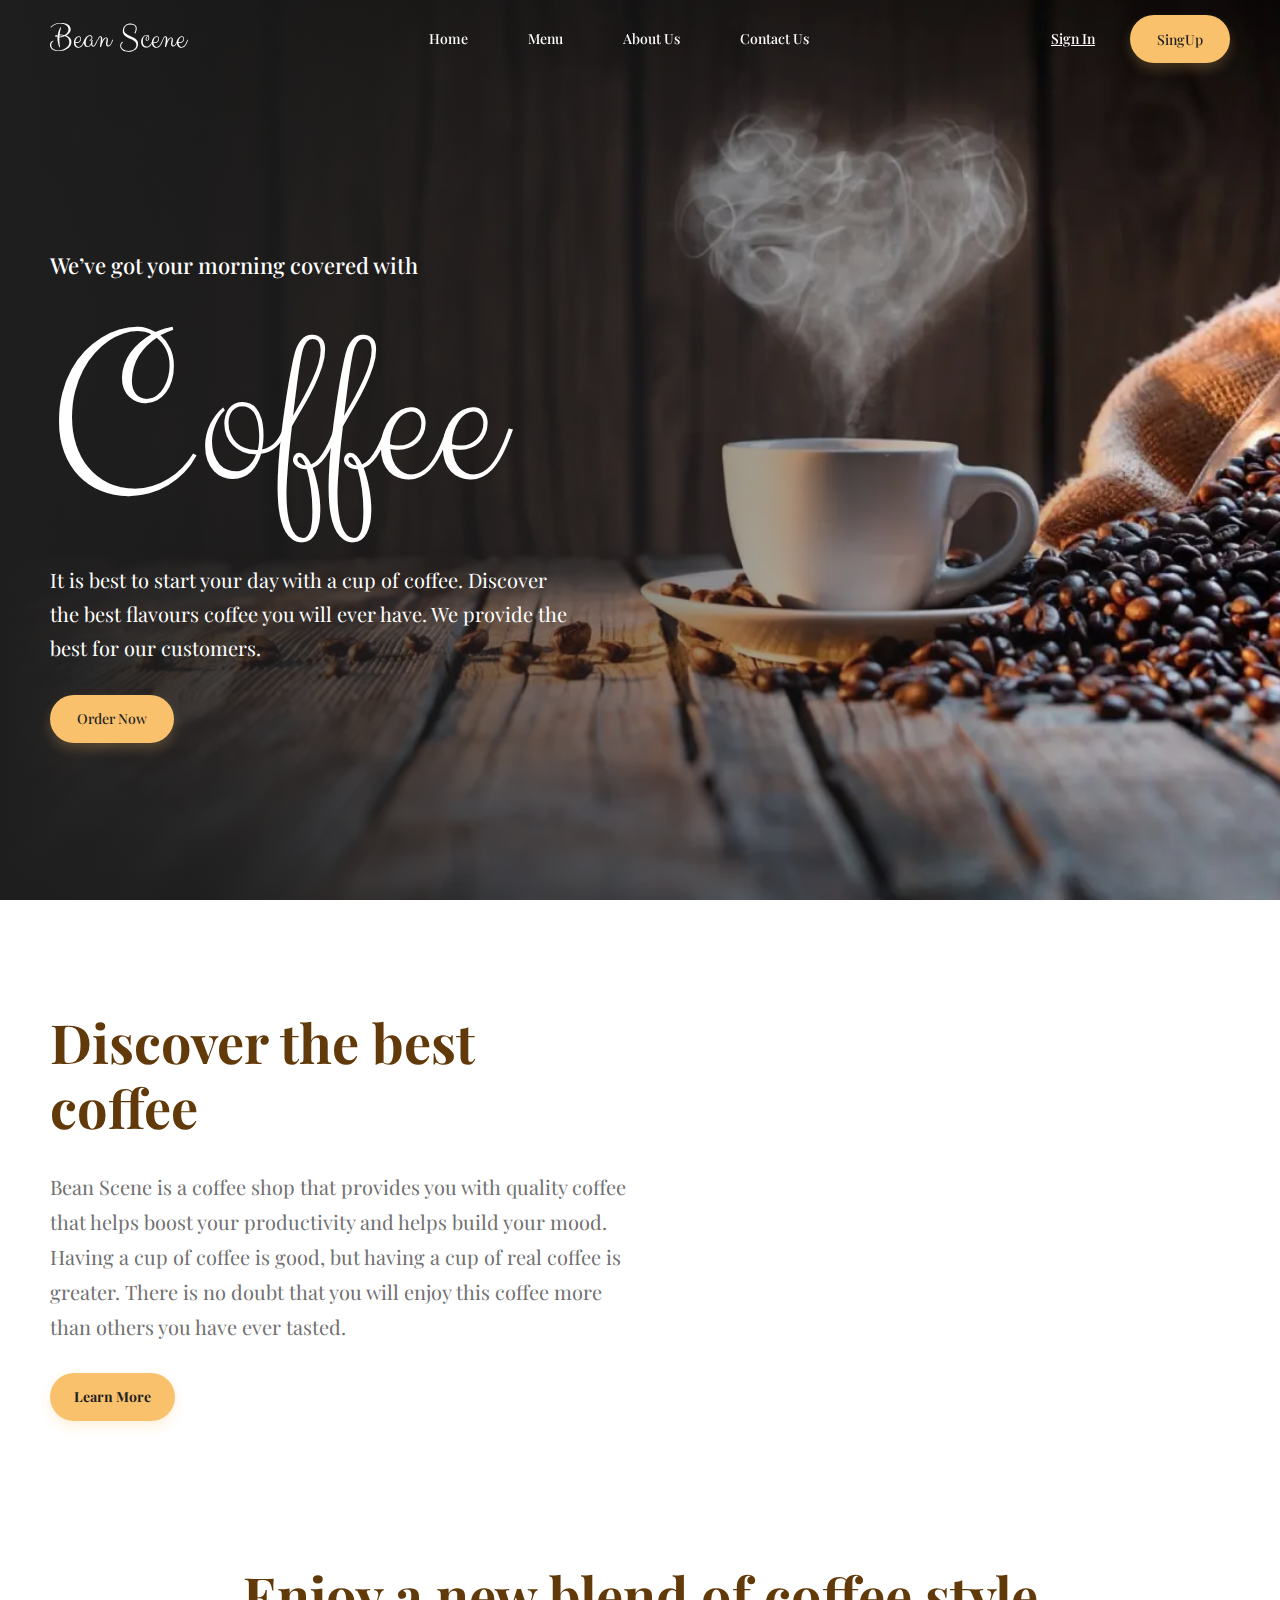
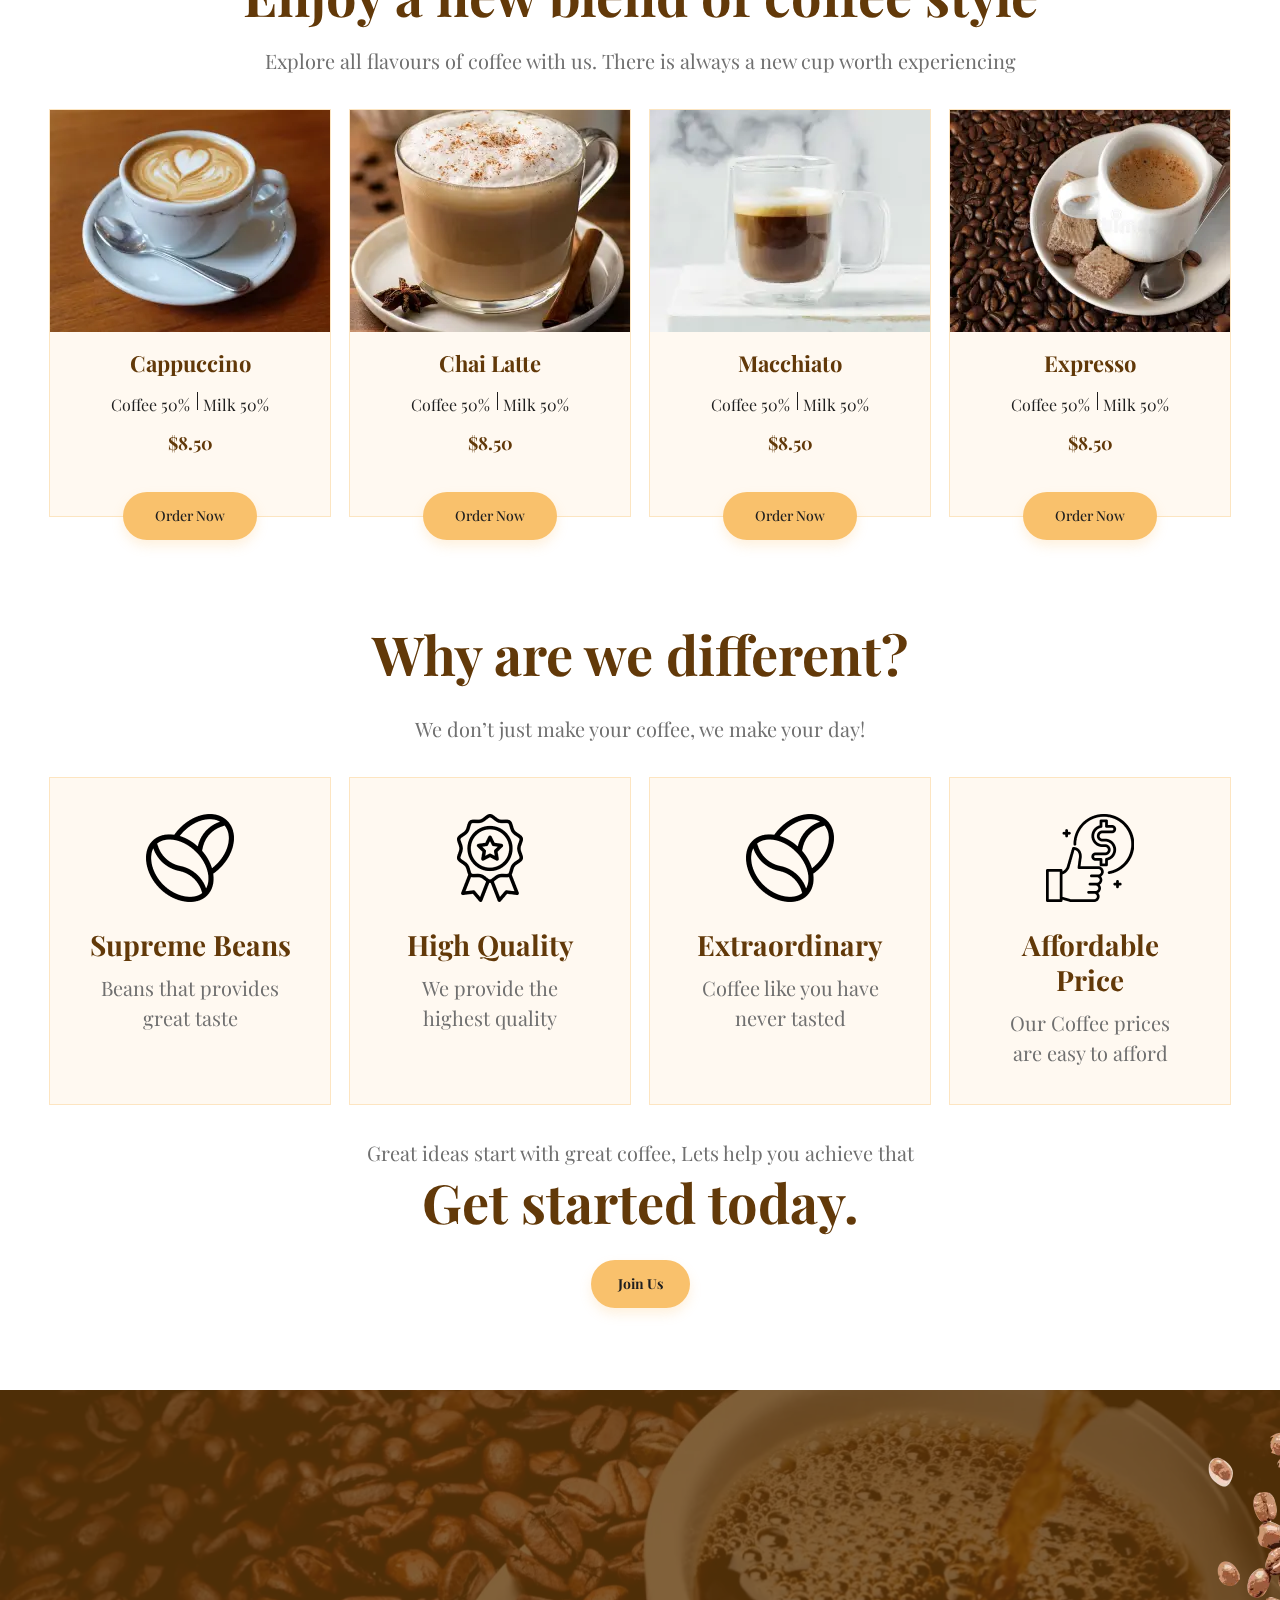
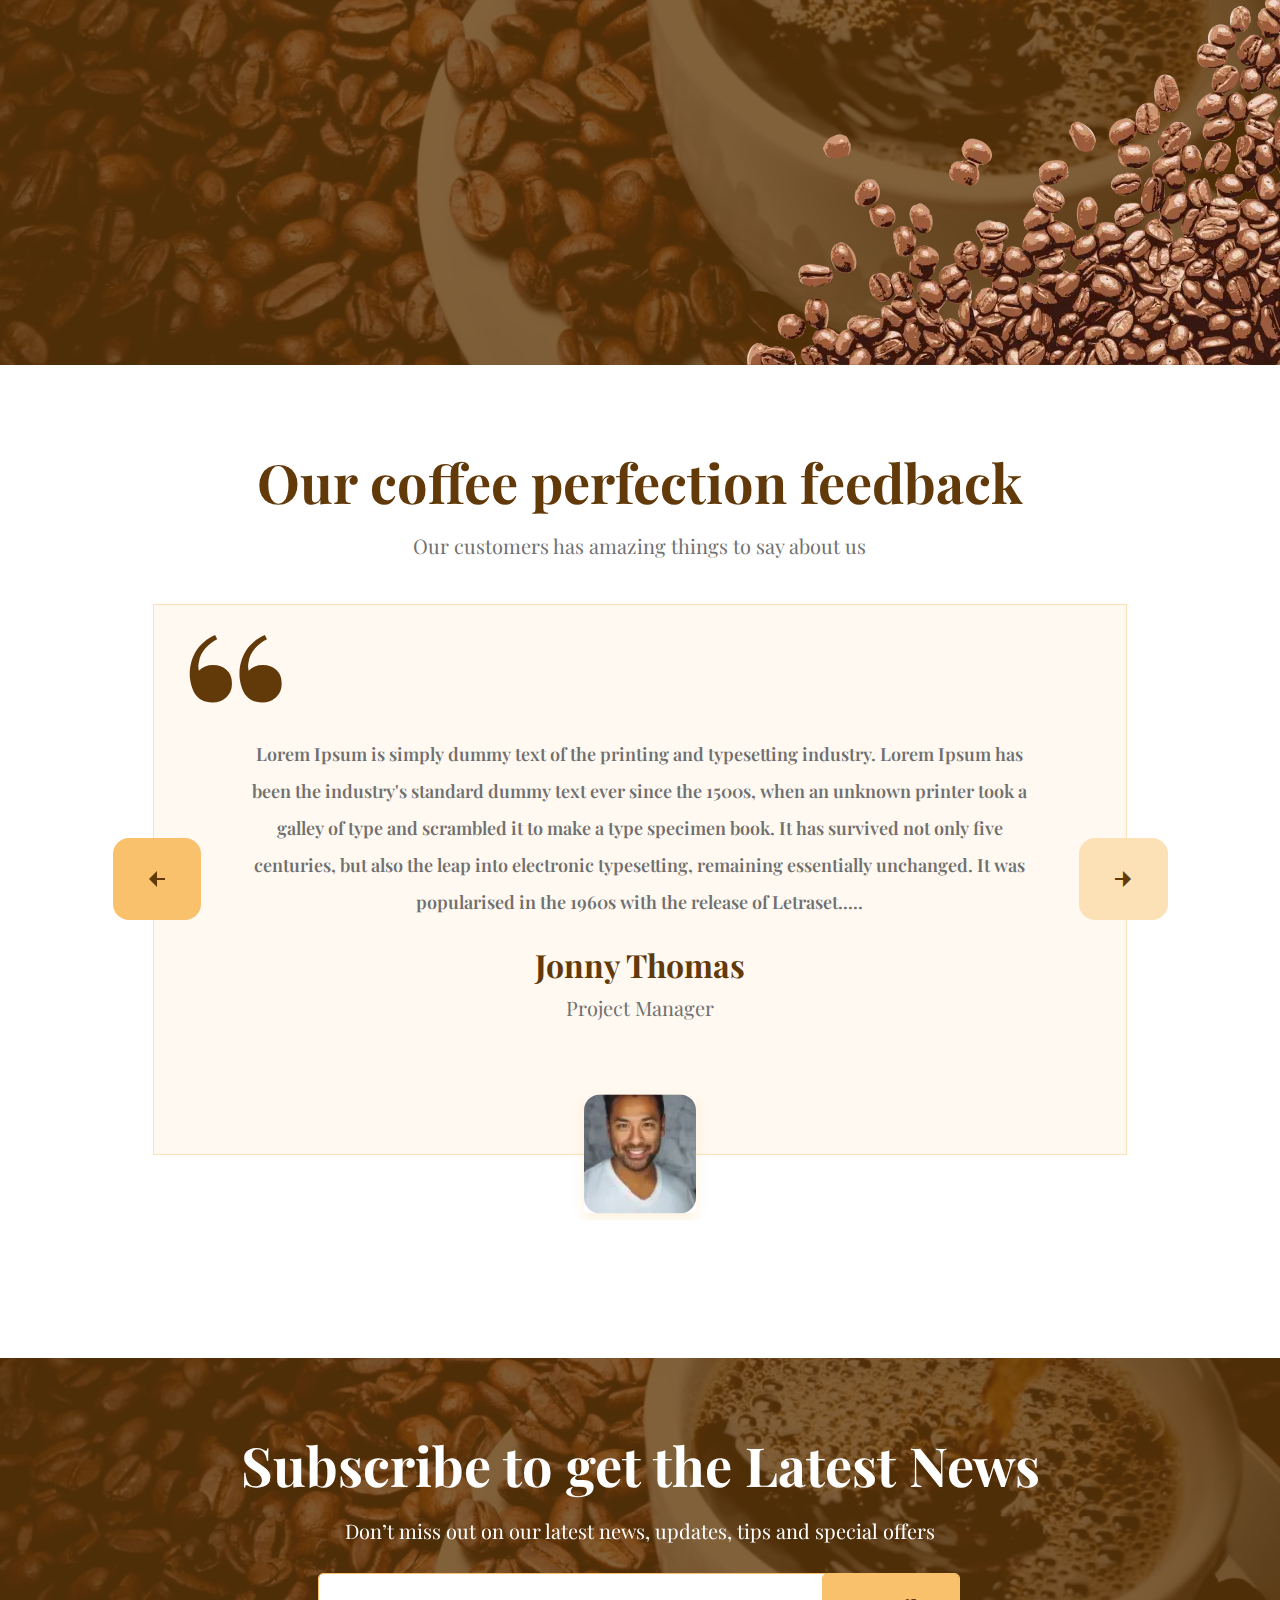
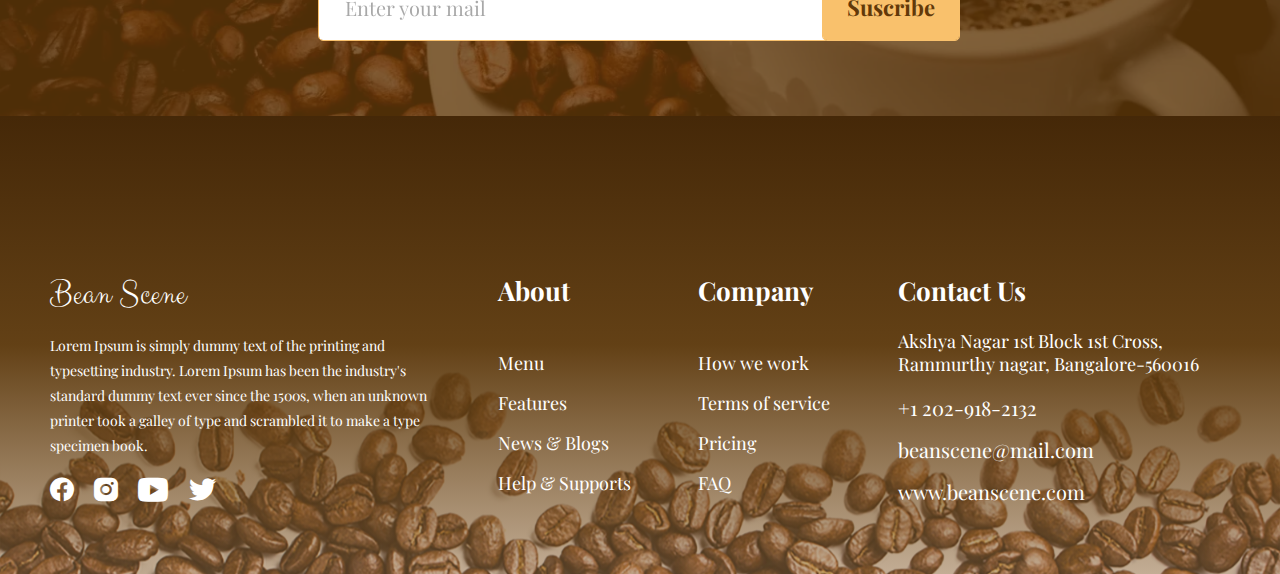
==== commit d522af08: "Add files via upload" ====
--- a/home.html
+++ b/home.html
@@ -6,7 +6,7 @@
 	<meta charset="UTF-8">
 	<meta name="format-detection" content="telephone=no">
 	<!-- <style>body{opacity: 0;}</style> -->
-	<link rel="stylesheet" href="css/style.min.css?_v=20250111142151">
+	<link rel="stylesheet" href="css/style.min.css?_v=20250111144748">
 	<link rel="shortcut icon" href="favicon.ico">
 	<!-- <meta name="robots" content="noindex, nofollow"> -->
 	<meta name="viewport" content="width=device-width, initial-scale=1.0">
@@ -41,7 +41,8 @@
 					<div class="hero__content">
 						<h3 class="hero__label">We’ve got your morning covered with</h3>
 						<h1 class="hero__title">Coffee</h1>
-						<p class="title">It is best to start your day with a cup of coffee. Discover the best flavours coffee you will ever have. We provide the best for our customers.</p>
+						<p class="title">It is best to start your day with a cup of coffee. Discover the best flavours coffee you
+							will ever have. We provide the best for our customers.</p>
 						<button data-popup="#popup" class="hero__button button">Order Now</button>
 					</div>
 				</div>
@@ -55,7 +56,10 @@
 					<div class="the-best-coffee__wrapper">
 						<div class="the-best-coffee__content">
 							<h3 class="the-best-coffee__title title-block">Discover the best coffee</h3>
-							<p class="the-best-coffee__subtitle">Bean Scene is a coffee shop that provides you with quality coffee that helps boost your productivity and helps build your mood. Having a cup of coffee is good, but having a cup of real coffee is greater. There is no doubt that you will enjoy this coffee more than others you have ever tasted.</p>
+							<p class="the-best-coffee__subtitle">Bean Scene is a coffee shop that provides you with quality coffee
+								that helps boost your productivity and helps build your mood. Having a cup of coffee is good, but having
+								a cup of real coffee is greater. There is no doubt that you will enjoy this coffee more than others you
+								have ever tasted.</p>
 							<a href="#" class="the-best-coffee__button button">Learn More</a>
 						</div>
 						<div class="the-best-coffee__image">
@@ -72,7 +76,8 @@
 				<div class="cooking-style__container">
 					<div class="cooking-style__block">
 						<h3 class="cooking-style__title title-block title-block--center">Enjoy a new blend of coffee style</h3>
-						<p class="cooking-style__subtitle subtitle">Explore all flavours of coffee with us. There is always a new cup worth experiencing</p>
+						<p class="cooking-style__subtitle subtitle">Explore all flavours of coffee with us. There is always a new
+							cup worth experiencing</p>
 					</div>
 					<div class="cooking-style__wrapper">
 						<article class="cooking-style__item item-cooking-style">
@@ -103,7 +108,7 @@
 							<a href="#" class="item-cooking-style__button button">Order Now</a>
 						</article>
 						<article class="cooking-style__item item-cooking-style">
-							<a class="item-cooking-style__image" href="#"><picture><source srcset="https://media04.wochenblatt-reporter.de/article/2020/03/11/1/357091_XXL.webp" type="image/webp"><img src="https://media04.wochenblatt-reporter.de/article/2020/03/11/1/357091_XXL.jpg" alt="coffee-image" /></picture></a>
+							<a class="item-cooking-style__image" href="#"><picture><source srcset="img/cooking-style/cooking-style__image-04.webp" type="image/webp"><img src="img/cooking-style/cooking-style__image-04.jpg" alt="coffee-image" /></picture></a>
 							<div class="item-cooking-style__body">
 								<h4 class="item-cooking-style__title">Expresso</h4>
 								<p class="item-cooking-style__description"><span>Coffee 50%</span><span>Milk 50%</span></p>
@@ -152,7 +157,8 @@
 							</article>
 						</div>
 						<div class="our-differences__text-bottom">
-							<p class="our-differences__text subtitle">Great ideas start with great coffee, Lets help you achieve that</p>
+							<p class="our-differences__text subtitle">Great ideas start with great coffee, Lets help you achieve that
+							</p>
 							<h2 class="our-differences__title title-block title-block--center">Get started today.</h2>
 							<a href="#" class="our-differences__button button">Join Us</a>
 						</div>
@@ -167,7 +173,8 @@
 					<div class="good-morning__wrapper">
 						<div class="good-morning__content">
 							<h2 class="good-morning__title">Get a chance to have an Amazing morning</h2>
-							<p class="good-morning__subtitle">We are giving you are one time opportunity to experience a better life with coffee.</p>
+							<p class="good-morning__subtitle">We are giving you are one time opportunity to experience a better life
+								with coffee.</p>
 							<a href="#" class="good-morning__button button">Order Now</a>
 						</div>
 						<div class="good-morning__image">
@@ -193,13 +200,17 @@
 										<div class="slide-feedback__body">
 											<div class="slide-feedback__top-image _icon-quotation-marks"></div>
 											<div class="slide-feedback__text">
-												<p>Lorem Ipsum is simply dummy text of the printing and typesetting industry. Lorem Ipsum has been the industry's standard dummy text ever since the 1500s, when an unknown printer took a galley of type and scrambled it to make a type specimen book. It has survived not only five centuries, but also the leap into electronic typesetting, remaining essentially unchanged. It was popularised in the 1960s with the release of Letraset.....</p>
+												<p>Lorem Ipsum is simply dummy text of the printing and typesetting industry. Lorem Ipsum has
+													been the industry's standard dummy text ever since the 1500s, when an unknown printer took a
+													galley of type and scrambled it to make a type specimen book. It has survived not only five
+													centuries, but also the leap into electronic typesetting, remaining essentially unchanged. It
+													was popularised in the 1960s with the release of Letraset.....</p>
 											</div>
 											<div class="slide-feedback__block block-card">
 												<h3 class="block-card__name">Jonny Thomas</h3>
 												<p class="block-card__post">Project Manager</p>
 												<div class="block-card__image">
-													<picture><source srcset="https://cdn1.flamp.ru/2c3d126692a9c5be5bb99eb31ef6dedc.webp" type="image/webp"><img src="https://cdn1.flamp.ru/2c3d126692a9c5be5bb99eb31ef6dedc.jpg" alt="image" class="block-card__picture" /></picture>
+													<picture><source srcset="img/feedback/slide-image-01.webp" type="image/webp"><img src="img/feedback/slide-image-01.jpg" alt="image" class="block-card__picture" /></picture>
 												</div>
 											</div>
 										</div>
@@ -210,13 +221,19 @@
 										<div class="slide-feedback__body">
 											<div class="slide-feedback__top-image _icon-quotation-marks"></div>
 											<div class="slide-feedback__text">
-												<p>Lorem Ipsum is simply dummy text of the printing and typesetting industry. Lorem Ipsum has been the industry's standard dummy text ever since the 1500s, when an unknown printer took a galley of type and scrambled it to make a type specimen book. It has survived not only five centuries, but also the leap into electronic typesetting, remaining essentially unchanged. It was popularised in the 1960s with the release of Letraset..... Lorem ipsum dolor sit amet consectetur adipisicing elit. Incidunt aspernatur praesentium velit dignissimos quod temporibus nemo vel a, optio voluptates.</p>
+												<p>Lorem Ipsum is simply dummy text of the printing and typesetting industry. Lorem Ipsum has
+													been the industry's standard dummy text ever since the 1500s, when an unknown printer took a
+													galley of type and scrambled it to make a type specimen book. It has survived not only five
+													centuries, but also the leap into electronic typesetting, remaining essentially unchanged. It
+													was popularised in the 1960s with the release of Letraset..... Lorem ipsum dolor sit amet
+													consectetur adipisicing elit. Incidunt aspernatur praesentium velit dignissimos quod
+													temporibus nemo vel a, optio voluptates.</p>
 											</div>
 											<div class="slide-feedback__block block-card">
 												<h3 class="block-card__name">Jonny Thomas</h3>
 												<p class="block-card__post">Project Manager</p>
 												<div class="block-card__image">
-													<picture><source srcset="https://cdn1.flamp.ru/2c3d126692a9c5be5bb99eb31ef6dedc.webp" type="image/webp"><img src="https://cdn1.flamp.ru/2c3d126692a9c5be5bb99eb31ef6dedc.jpg" alt="image" class="block-card__picture" /></picture>
+													<picture><source srcset="img/feedback/slide-image-01.webp" type="image/webp"><img src="img/feedback/slide-image-01.jpg" alt="image" class="block-card__picture" /></picture>
 												</div>
 											</div>
 										</div>
@@ -227,13 +244,17 @@
 										<div class="slide-feedback__body">
 											<div class="slide-feedback__top-image _icon-quotation-marks"></div>
 											<div class="slide-feedback__text">
-												<p>Lorem Ipsum is simply dummy text of the printing and typesetting industry. Lorem Ipsum has been the industry's standard dummy text ever since the 1500s, when an unknown printer took a galley of type and scrambled it to make a type specimen book. It has survived not only five centuries, but also the leap into electronic typesetting, remaining essentially unchanged. It was popularised in the 1960s with the release of Letraset.....</p>
+												<p>Lorem Ipsum is simply dummy text of the printing and typesetting industry. Lorem Ipsum has
+													been the industry's standard dummy text ever since the 1500s, when an unknown printer took a
+													galley of type and scrambled it to make a type specimen book. It has survived not only five
+													centuries, but also the leap into electronic typesetting, remaining essentially unchanged. It
+													was popularised in the 1960s with the release of Letraset.....</p>
 											</div>
 											<div class="slide-feedback__block block-card">
 												<h3 class="block-card__name">Jonny Thomas</h3>
 												<p class="block-card__post">Project Manager</p>
 												<div class="block-card__image">
-													<picture><source srcset="https://cdn1.flamp.ru/2c3d126692a9c5be5bb99eb31ef6dedc.webp" type="image/webp"><img src="https://cdn1.flamp.ru/2c3d126692a9c5be5bb99eb31ef6dedc.jpg" alt="image" class="block-card__picture" /></picture>
+													<picture><source srcset="img/feedback/slide-image-01.webp" type="image/webp"><img src="img/feedback/slide-image-01.jpg" alt="image" class="block-card__picture" /></picture>
 												</div>
 											</div>
 										</div>
@@ -257,7 +278,8 @@
 				<div class="subscribe__container">
 					<div class="subscribe__wrapper">
 						<h2 class="subscribe__title title-block title-block--center">Subscribe to get the Latest News</h2>
-						<p class="subscribe__subtitle subtitle">Don’t miss out on our latest news, updates, tips and special offers</p>
+						<p class="subscribe__subtitle subtitle">Don’t miss out on our latest news, updates, tips and special offers
+						</p>
 						<form action="https://jsonplaceholder.typicode.com/posts" class="subscribe__form form">
 							<input autocomplete="on" type="email" name="form[email]" data-error="Ошибка" placeholder="Enter your mail" class="subscribe__input input" required />
 							<button type="submit" class="subscribe__button">Suscribe</button>
@@ -332,7 +354,7 @@
 			</div>
 		</div>
 	</div>
-	<script src="js/app.min.js?_v=20250111142151"></script>
+	<script src="js/app.min.js?_v=20250111144748"></script>
 </body>
 
 </html>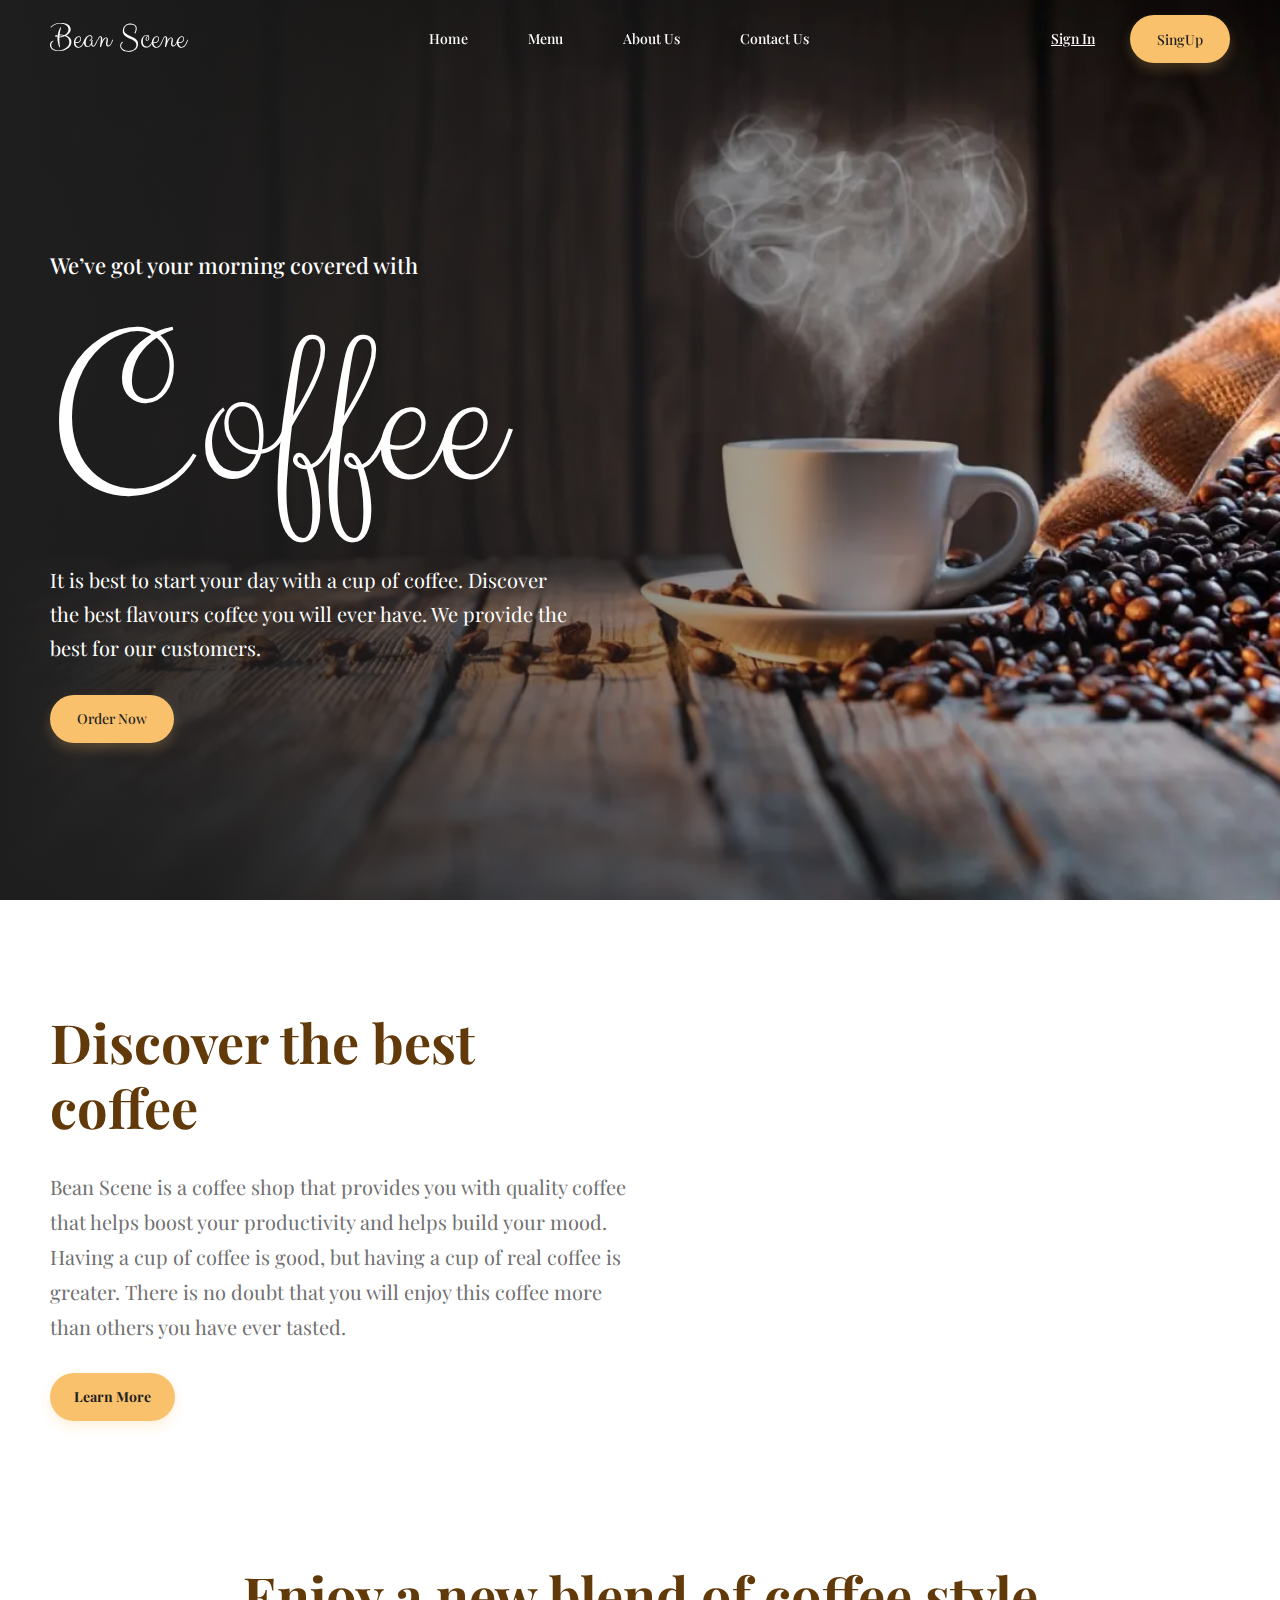
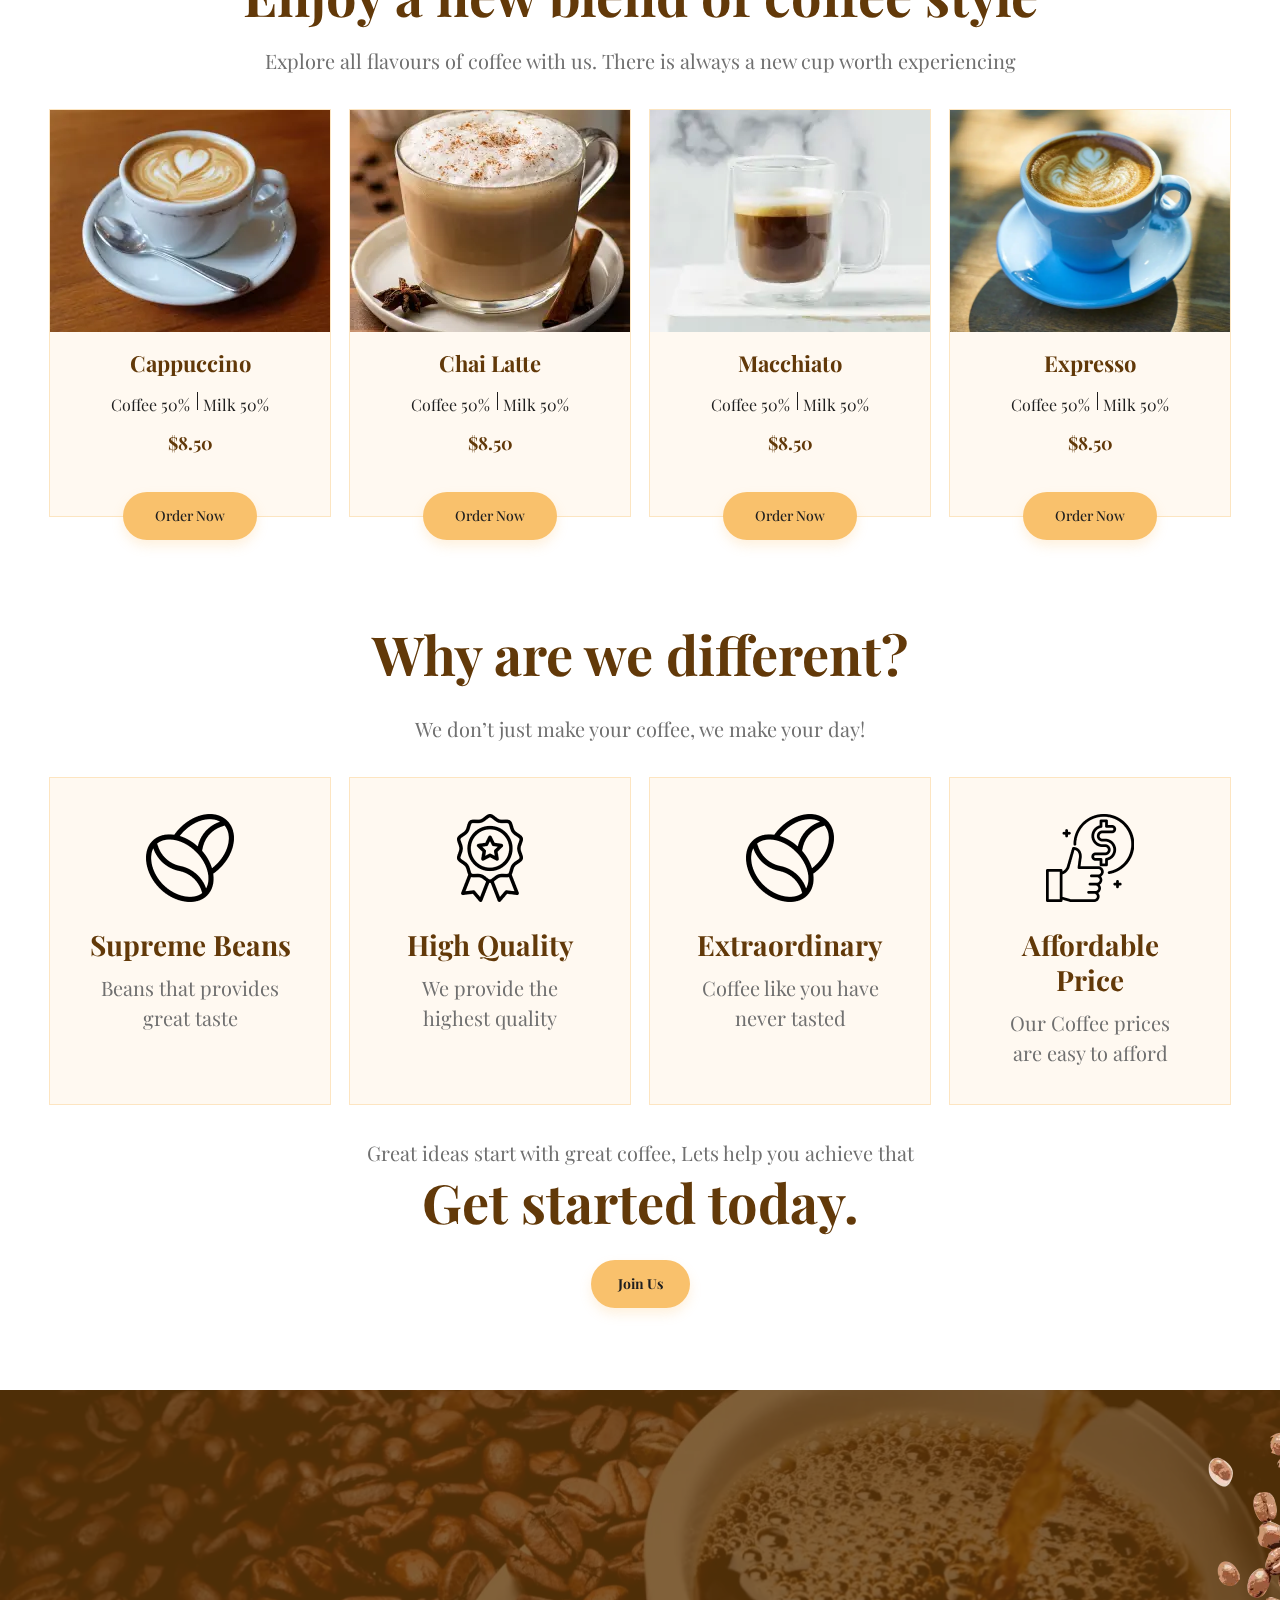
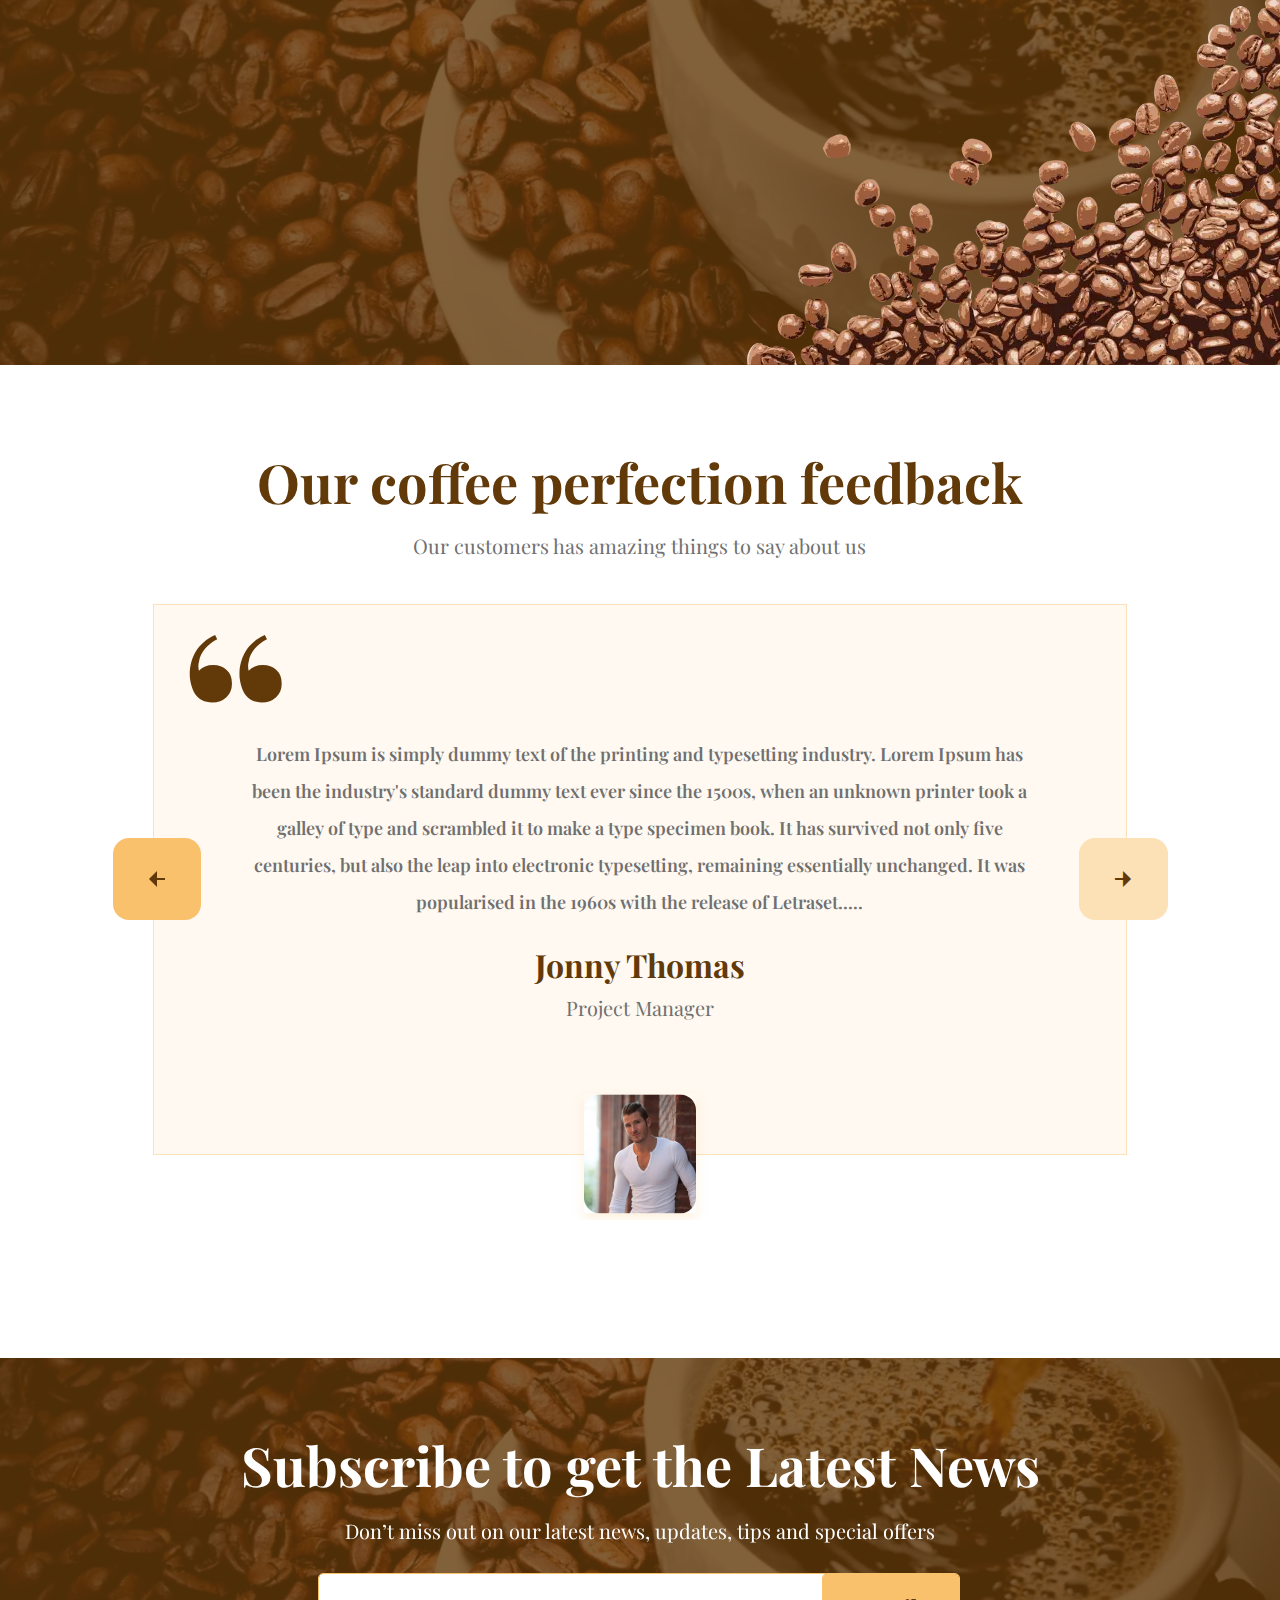
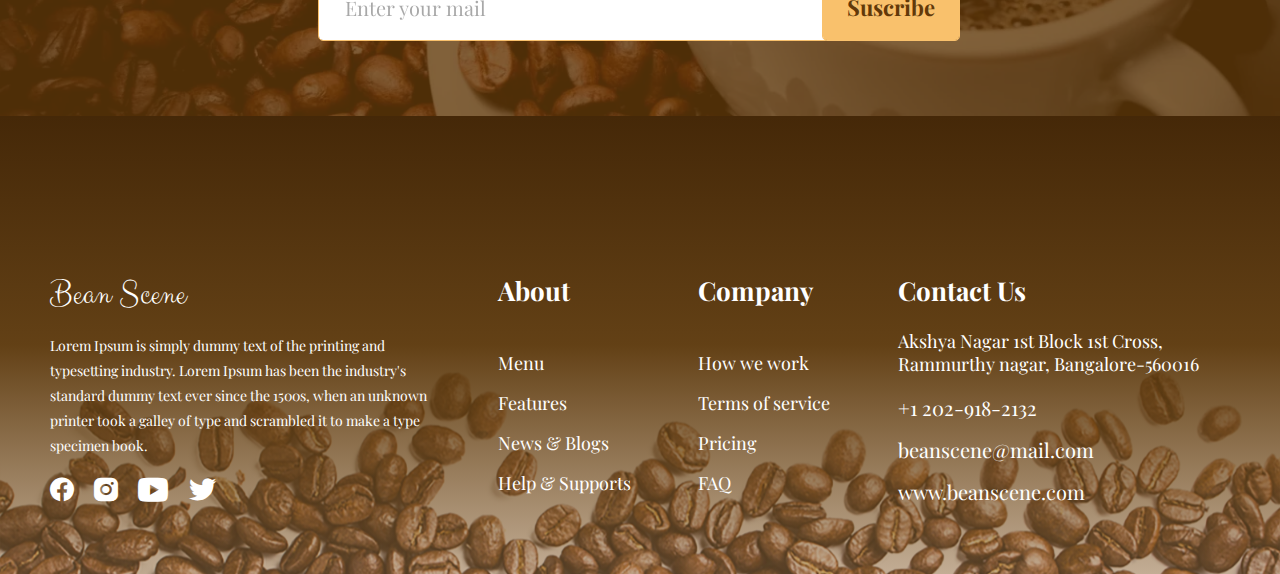
==== commit b0211396: "Add files via upload" ====
--- a/home.html
+++ b/home.html
@@ -6,7 +6,7 @@
 	<meta charset="UTF-8">
 	<meta name="format-detection" content="telephone=no">
 	<!-- <style>body{opacity: 0;}</style> -->
-	<link rel="stylesheet" href="css/style.min.css?_v=20250111144748">
+	<link rel="stylesheet" href="css/style.min.css?_v=20250111225749">
 	<link rel="shortcut icon" href="favicon.ico">
 	<!-- <meta name="robots" content="noindex, nofollow"> -->
 	<meta name="viewport" content="width=device-width, initial-scale=1.0">
@@ -14,7 +14,7 @@
 
 <body>
 	<div class="wrapper">
-		<header class="header">
+		<header data-lp class="header">
 			<div class="header__container">
 				<div class="header__wrapper">
 					<h2 class="header__logo logo">Bean Scene</h2>
@@ -354,7 +354,7 @@
 			</div>
 		</div>
 	</div>
-	<script src="js/app.min.js?_v=20250111144748"></script>
+	<script src="js/app.min.js?_v=20250111225749"></script>
 </body>
 
 </html>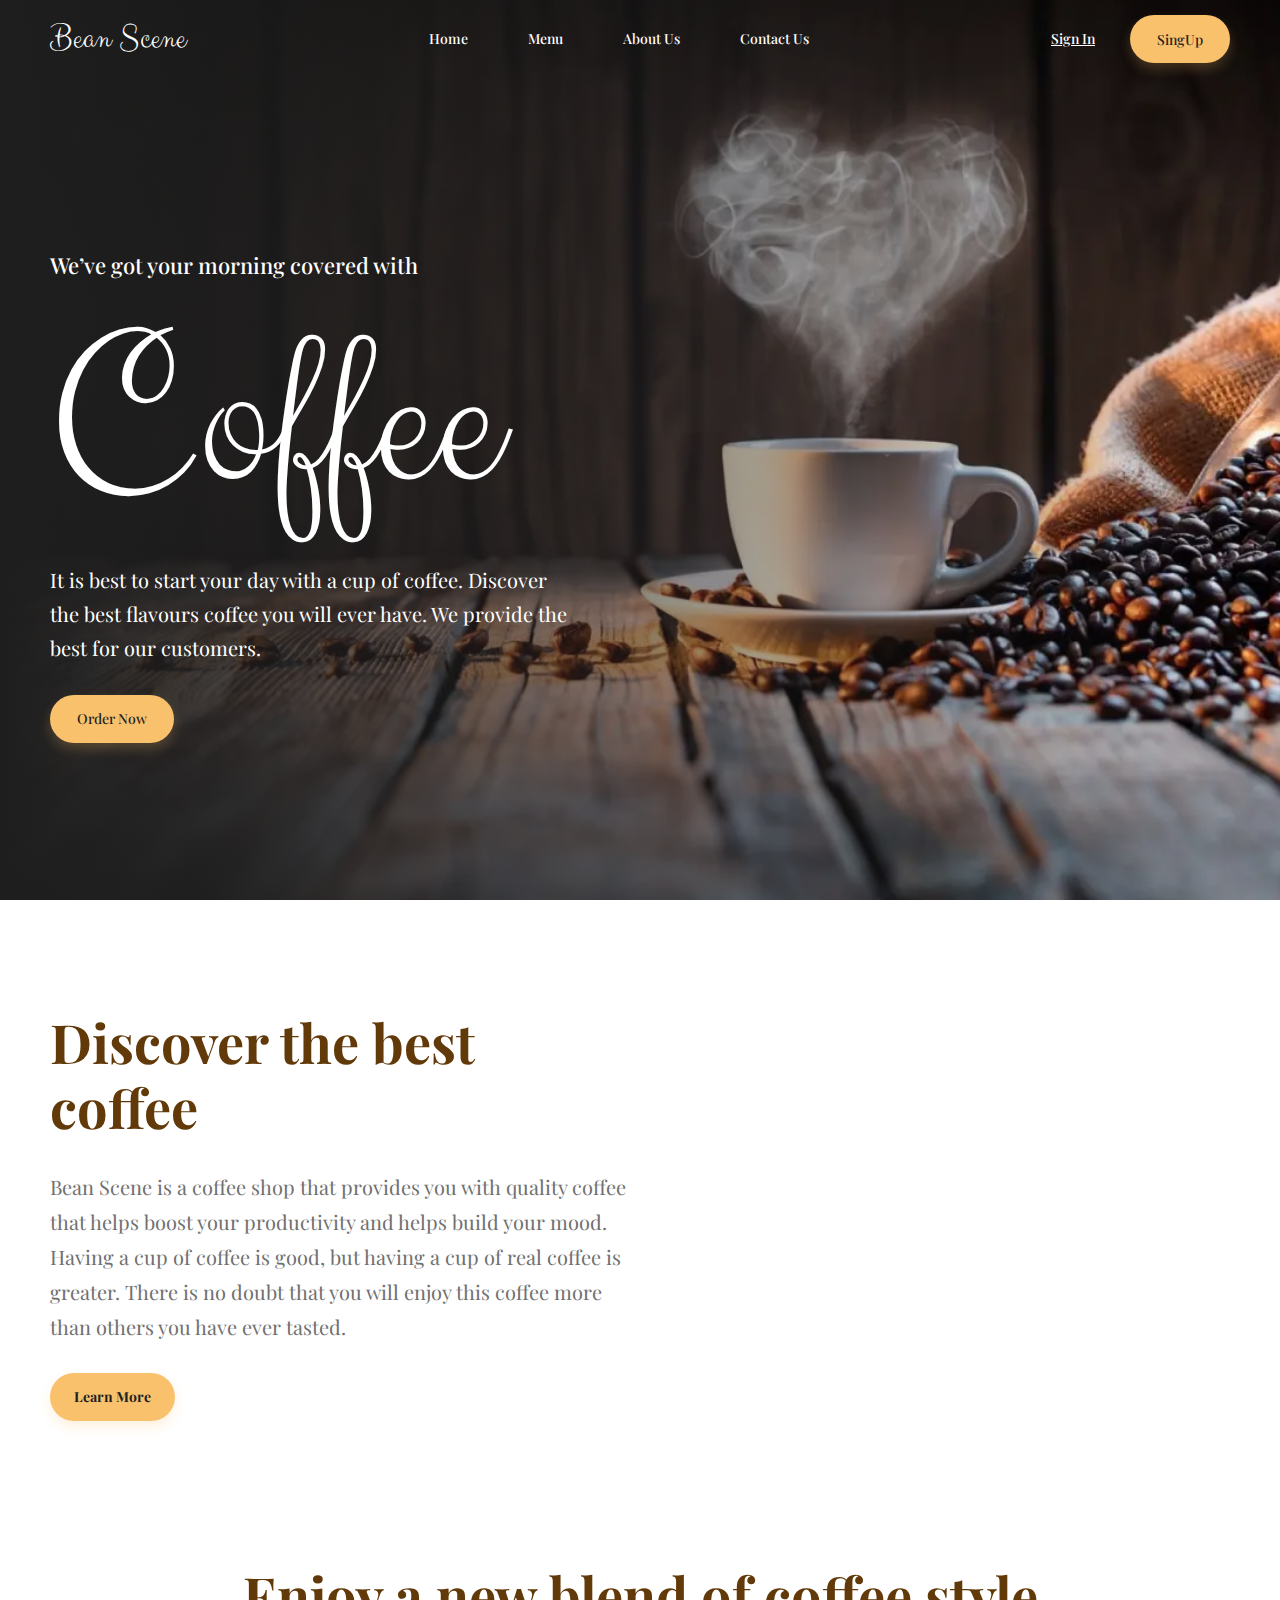
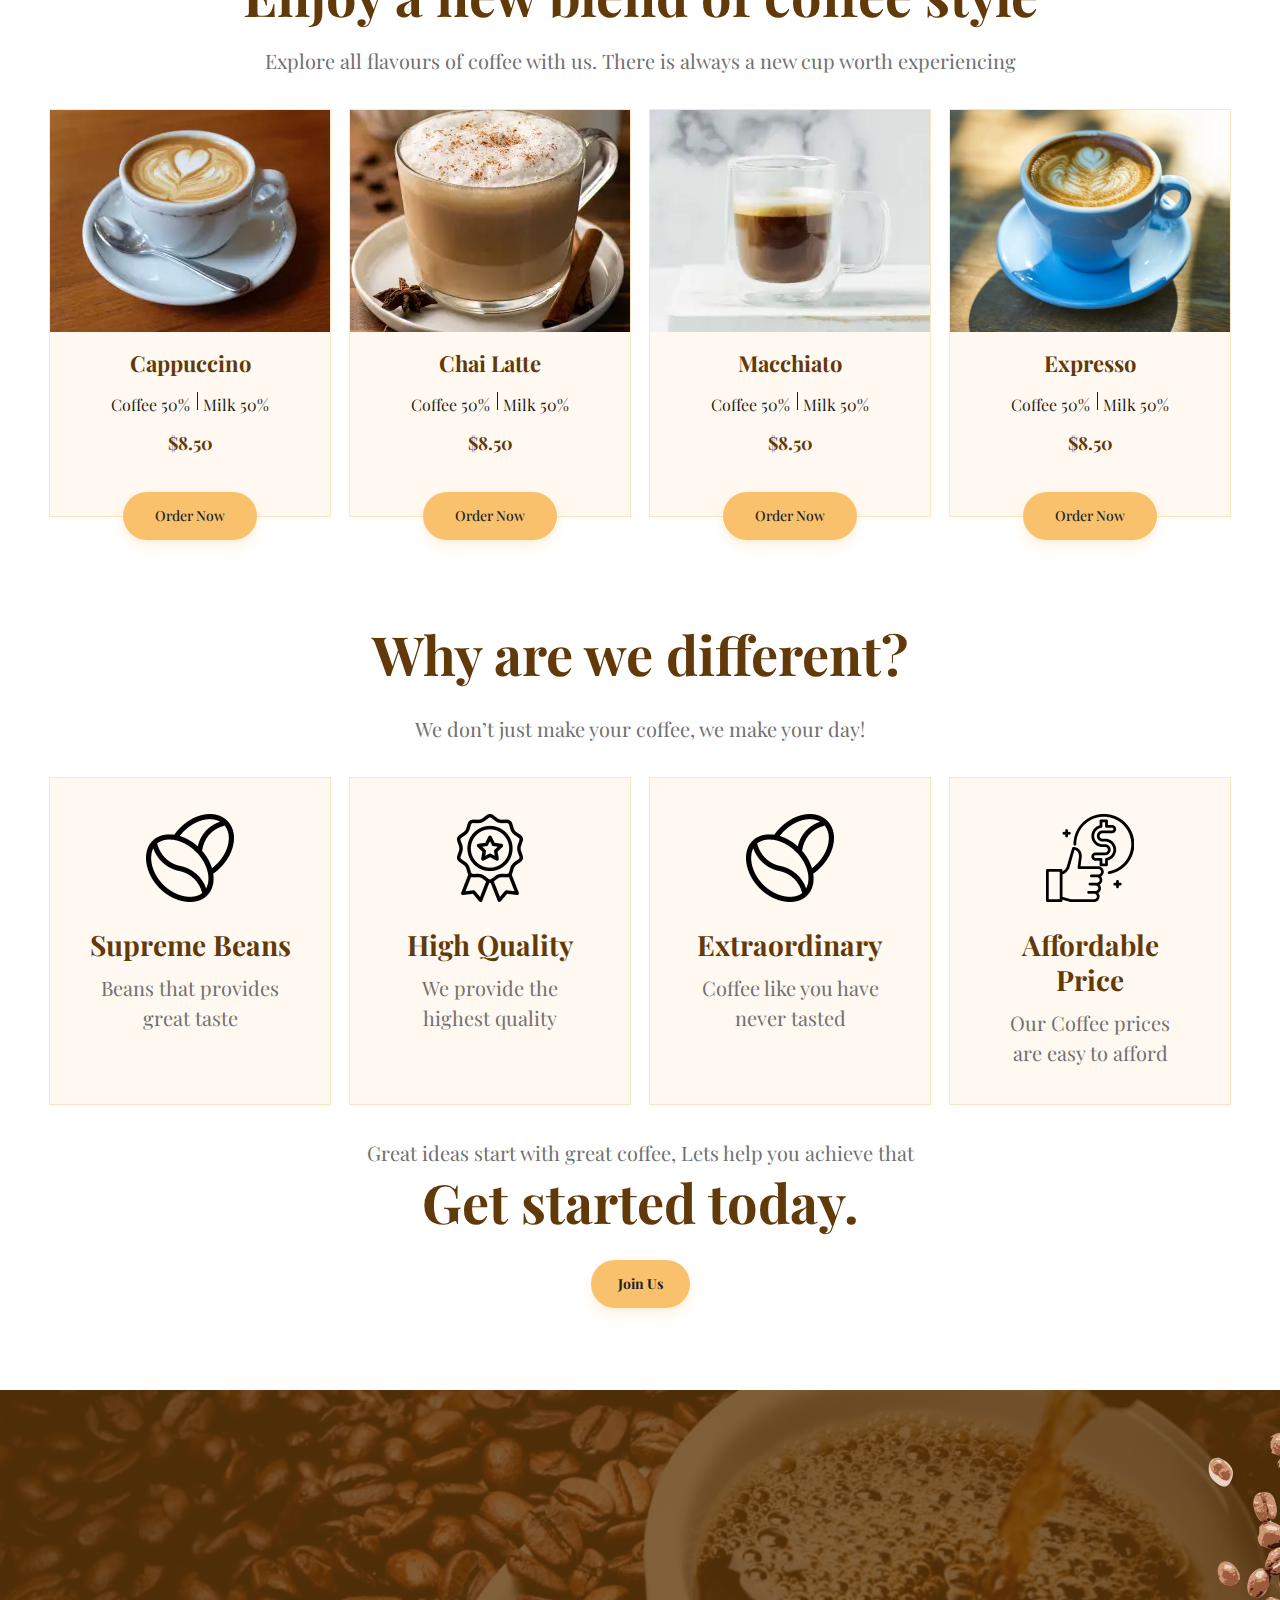
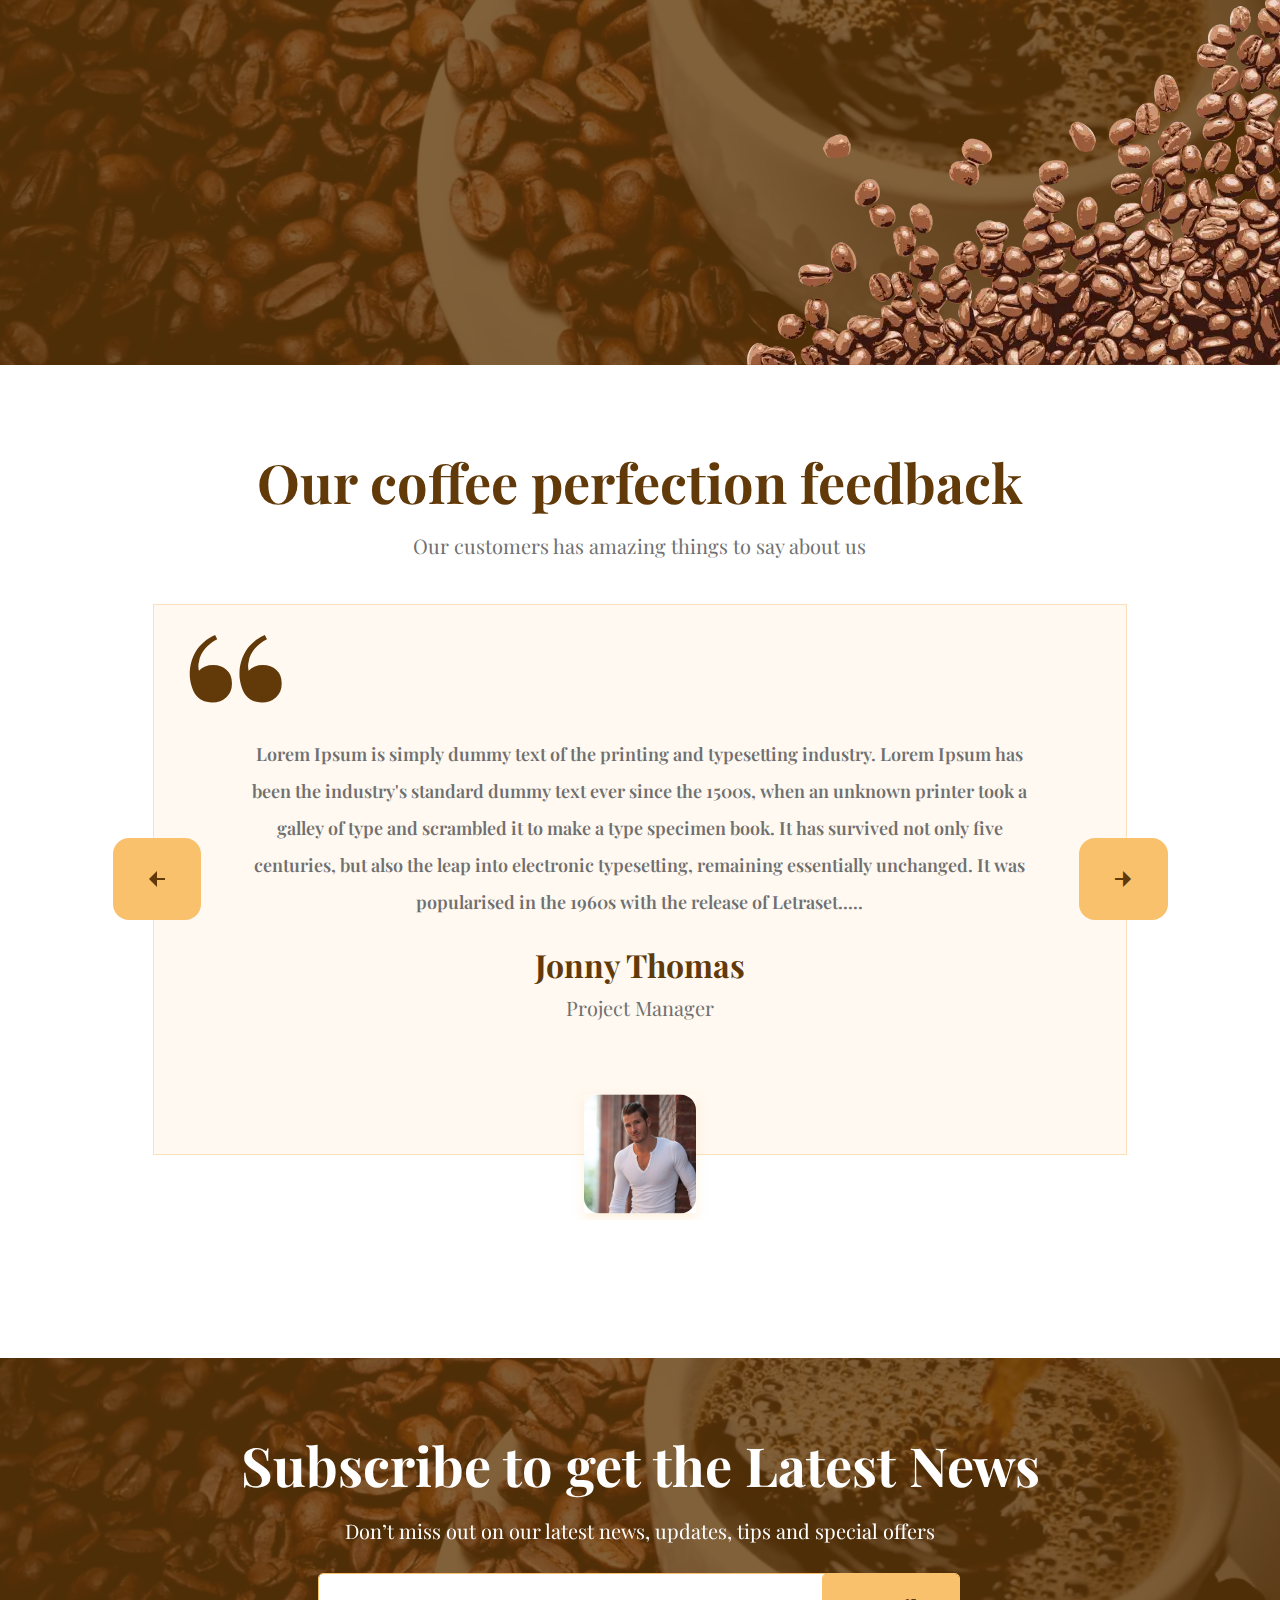
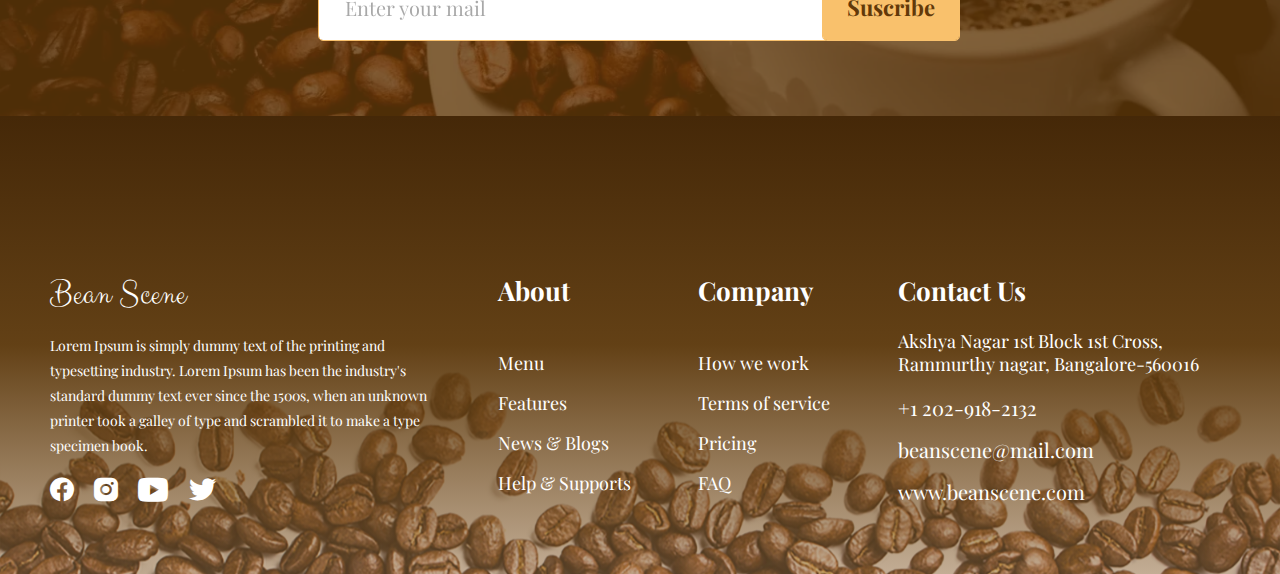
==== commit 532cea41: "Add files via upload" ====
--- a/home.html
+++ b/home.html
@@ -6,7 +6,7 @@
 	<meta charset="UTF-8">
 	<meta name="format-detection" content="telephone=no">
 	<!-- <style>body{opacity: 0;}</style> -->
-	<link rel="stylesheet" href="css/style.min.css?_v=20250111225749">
+	<link rel="stylesheet" href="css/style.min.css?_v=20250125112139">
 	<link rel="shortcut icon" href="favicon.ico">
 	<!-- <meta name="robots" content="noindex, nofollow"> -->
 	<meta name="viewport" content="width=device-width, initial-scale=1.0">
@@ -67,12 +67,11 @@
 							<!--<picture><source srcset="https://toigingiuvedep.vn/wp-content/uploads/2021/05/hinh-anh-cafe-dep.webp" type="image/webp"><img src="https://toigingiuvedep.vn/wp-content/uploads/2021/05/hinh-anh-cafe-dep.jpg" alt="cofee-image" class="the-best-coffee__picture"></picture>-->
 						</div>
 					</div>
-					<div class="the-best-coffee__decor decor-block">
-						<div class="decor-block__image decor-block__image--the-best-coffee"></div>
-					</div>
-				</div>
-			</section>
-			<section class="page__cooking-style cooking-style">
+				</div>
+			</section>
+
+
+			<section data-watch data-watch-once data-watch-threshold="0.5" class="page__cooking-style cooking-style">
 				<div class="cooking-style__container">
 					<div class="cooking-style__block">
 						<h3 class="cooking-style__title title-block title-block--center">Enjoy a new blend of coffee style</h3>
@@ -117,8 +116,16 @@
 							<a href="#" class="item-cooking-style__button button">Order Now</a>
 						</article>
 					</div>
-				</div>
-			</section>
+					<div class="cooking-style__decor decor-block">
+						<div class="decor-block__image decor-block__image--top"></div>
+					</div>
+					<div class="cooking-style__decor decor-block">
+						<div class="decor-block__image decor-block__image--bottom"></div>
+					</div>
+				</div>
+			</section>
+
+
 			<section class="page__our-differences our-differences" data-watch data-watch-once data-watch-threshold="0.1">
 				<div class="our-differences__container">
 					<div class="our-differences__body">
@@ -162,9 +169,6 @@
 							<h2 class="our-differences__title title-block title-block--center">Get started today.</h2>
 							<a href="#" class="our-differences__button button">Join Us</a>
 						</div>
-					</div>
-					<div class="our-differences__decor decor-block">
-						<div class="decor-block__image decor-block__image--our-differences"></div>
 					</div>
 				</div>
 			</section>
@@ -354,7 +358,7 @@
 			</div>
 		</div>
 	</div>
-	<script src="js/app.min.js?_v=20250111225749"></script>
+	<script src="js/app.min.js?_v=20250125112139"></script>
 </body>
 
 </html>--- a/css/style.min.css
+++ b/css/style.min.css
@@ -1 +1 @@
-@import url(https://fonts.googleapis.com/css?family=Playfair+Display:400,500,600,700&display=swap);@import url(https://fonts.googleapis.com/css?family=Clicker+Script:regular&display=swap);@font-face{font-family:icons;font-display:swap;src:url(../fonts/icons.woff2) format("woff2"),url(../fonts/icons.woff) format("woff");font-weight:400;font-style:normal}[class*=_icon-]::before{font-family:icons;font-style:normal;font-weight:400;font-variant:normal;text-transform:none;line-height:1;-webkit-font-smoothing:antialiased;-moz-osx-font-smoothing:grayscale}._icon-facebook:before{content:""}._icon-instagram:before{content:""}._icon-quotation-marks:before{content:""}._icon-slider-arrow:before{content:""}._icon-twitter:before{content:""}._icon-youtbe:before{content:""}*{padding:0;margin:0;border:0}*,::after,::before{-webkit-box-sizing:border-box;box-sizing:border-box}::after,::before{display:inline-block}body,html{height:100%;min-width:320px}body{color:#623909;line-height:1;font-family:"Playfair Display";font-size:1.25rem;-ms-text-size-adjust:100%;-moz-text-size-adjust:100%;-webkit-text-size-adjust:100%;-webkit-font-smoothing:antialiased;-moz-osx-font-smoothing:grayscale}button,input,textarea{font-family:"Playfair Display";font-size:inherit;line-height:inherit;color:inherit;background-color:rgba(0,0,0,0)}input,textarea{width:100%}label{display:inline-block}button,option,select{cursor:pointer}a{display:inline-block;color:inherit;text-decoration:none}ul li{list-style:none}img{vertical-align:top}h1,h2,h3,h4,h5,h6{font-weight:inherit;font-size:inherit}.lock body{overflow:hidden;-ms-touch-action:none;touch-action:none;-ms-scroll-chaining:none;overscroll-behavior:none}.wrapper{min-height:100%;display:-webkit-box;display:-ms-flexbox;display:flex;-webkit-box-orient:vertical;-webkit-box-direction:normal;-ms-flex-direction:column;flex-direction:column;overflow:hidden}@supports (overflow:clip){.wrapper{overflow:clip}}.wrapper>main{-webkit-box-flex:1;-ms-flex:1 1 auto;flex:1 1 auto}.wrapper>*{min-width:0}[class*=__container]{max-width:75.625rem;margin:0 auto;padding:0 .9375rem}[class*="--gc"]{display:-ms-grid;display:grid;min-width:0;-ms-grid-columns:.9375rem 1fr minmax(auto,73.75rem) 1fr .9375rem;grid-template-columns:.9375rem 1fr minmax(auto,73.75rem) 1fr .9375rem}[class*="--gc"]>*{min-width:0;-ms-grid-column:3;-ms-grid-column-span:1;grid-column:3/4}.button,.popup__submit{display:-ms-grid;display:grid;place-items:center;font-weight:500;color:#1f1f1f;border-radius:1.5rem;-webkit-box-shadow:0 6px 12px 0 rgba(249,192,106,.2196078431);box-shadow:0 6px 12px 0 rgba(249,192,106,.2196078431);background:#f9c16c;-webkit-transition:background .3s ease 0s;transition:background .3s ease 0s;text-align:center;line-height:1.0714285714}.button--fw{width:100%}input[type=email],input[type=tel],input[type=text],textarea{-webkit-appearance:none;-moz-appearance:none;appearance:none}.input{display:block;caret-color:inherit;background-color:#fff}.input[placeholder]:not([data-placeholder-nohiden])::-webkit-input-placeholder{-webkit-transition:opacity .3s;transition:opacity .3s;color:rgba(0,0,0,.34)}.input[placeholder]:not([data-placeholder-nohiden])::-moz-placeholder{-moz-transition:opacity .3s;transition:opacity .3s;color:rgba(0,0,0,.34)}.input[placeholder]:not([data-placeholder-nohiden]):-ms-input-placeholder{-ms-transition:opacity .3s;transition:opacity .3s;color:rgba(0,0,0,.34)}.input[placeholder]:not([data-placeholder-nohiden])::-ms-input-placeholder{-ms-transition:opacity .3s;transition:opacity .3s;color:rgba(0,0,0,.34)}.input[placeholder]:not([data-placeholder-nohiden])::placeholder{-webkit-transition:opacity .3s;transition:opacity .3s;color:rgba(0,0,0,.34)}.input[placeholder]:not([data-placeholder-nohiden]):focus::-webkit-input-placeholder{opacity:0}.input[placeholder]:not([data-placeholder-nohiden]):focus::-moz-placeholder{opacity:0}.input[placeholder]:not([data-placeholder-nohiden]):focus:-ms-input-placeholder{opacity:0}.input[placeholder]:not([data-placeholder-nohiden]):focus::-ms-input-placeholder{opacity:0}.input[placeholder]:not([data-placeholder-nohiden]):focus::placeholder{opacity:0}textarea.input{resize:none;padding:0 0}body::after{content:"";background-color:rgba(0,0,0,.7);position:fixed;width:100%;height:100%;top:0;left:0;opacity:0;-webkit-transition:opacity .8s ease 0s;transition:opacity .8s ease 0s;pointer-events:none;z-index:149}.popup-show body::after{opacity:1}.popup{position:fixed;top:0;left:0;bottom:0;right:0;padding:30px 10px;-webkit-transition:visibility .8s ease 0s;transition:visibility .8s ease 0s;visibility:hidden;pointer-events:none}.popup__close{position:absolute;right:0;top:0;-webkit-transform:translate(-.625rem,.625rem);-ms-transform:translate(-.625rem,.625rem);transform:translate(-.625rem,.625rem);width:2.1875rem;outline:0}.popup__close::after,.popup__close::before{content:"";position:absolute;width:.0625rem;height:100%;background-color:#fff;top:0;scale:0}.popup__title{text-align:center}.popup__input{border-radius:.25rem;color:#623909}.popup__input:not(:last-child){margin-bottom:1.5625rem}.popup__submit{margin:0 auto;border-radius:.25rem}.popup_show .popup__close::before{-webkit-transform:rotate(45deg);-ms-transform:rotate(45deg);transform:rotate(45deg);-webkit-transition:scale .4s ease .5s;transition:scale .4s ease .5s;-webkit-transform:.4s ease .5s;-ms-transform:.4s ease .5s;transform:.4s ease .5s;scale:1}.popup_show .popup__close::after{-webkit-transform:rotate(-45deg);-ms-transform:rotate(-45deg);transform:rotate(-45deg);-webkit-transition:scale .4s ease .5s;transition:scale .4s ease .5s;-webkit-transform:.4s ease .5s;-ms-transform:.4s ease .5s;transform:.4s ease .5s;scale:1}.popup_show{z-index:150;visibility:visible;overflow:auto;pointer-events:auto}.popup_show .popup__content{visibility:visible;-webkit-transform:scale(1);-ms-transform:scale(1);transform:scale(1)}.popup__wrapper{display:-webkit-box;display:-ms-flexbox;display:flex;-webkit-box-orient:vertical;-webkit-box-direction:normal;-ms-flex-direction:column;flex-direction:column;-webkit-box-align:center;-ms-flex-align:center;align-items:center;min-height:100%;-webkit-box-flex:1;-ms-flex:1 1 auto;flex:1 1 auto;width:100%;display:flex;-webkit-box-pack:center;-ms-flex-pack:center;justify-content:center;align-items:center}.popup__content{visibility:hidden;overflow:hidden;-webkit-transform:scale(0);-ms-transform:scale(0);transform:scale(0);-webkit-transition:-webkit-transform .3s ease 0s;transition:-webkit-transform .3s ease 0s;transition:transform .3s ease 0s;transition:transform .3s ease 0s,-webkit-transform .3s ease 0s;background-color:#623909;color:#fff;width:100%;max-width:900px;border-radius:20px}.lock .popup__content{visibility:visible}.ibg{width:100%;height:100%;-o-object-fit:cover;object-fit:cover}.ibg--top{-o-object-position:top;object-position:top}.ibg--bottom{-o-object-position:bottom;object-position:bottom}.ibg--left{-o-object-position:left;object-position:left}.ibg--right{-o-object-position:right;object-position:right}.ibg--contain{-o-object-fit:contain;object-fit:contain}.title{color:#fff;line-height:1.7;max-width:32.9375rem;scale:0}._watcher-view .title{-webkit-transition:scale .8s ease-out 1.5s;transition:scale .8s ease-out 1.5s;scale:1}.title-block{font-weight:700;line-height:1.2037037037}.title-block--center{text-align:center}.subtitle{line-height:1.7;text-align:center;color:#707070}.decor-block{position:absolute;width:100%;height:100%;bottom:0;left:0}.no-webp .decor-block__image{background:url(../img/the-best-coffee/decor.png) center no-repeat}.decor-block__image{position:absolute;width:41.157025%;padding-bottom:22.479339%}.decor-block__image--the-best-coffee{left:-10%;bottom:0;-webkit-transform:translate(0,50%);-ms-transform:translate(0,50%);transform:translate(0,50%)}.decor-block__image--our-differences{top:-20%;right:-15%;-webkit-transform:rotateX(0) rotateY(180deg);transform:rotateX(0) rotateY(180deg);opacity:0}._watcher-view .decor-block__image--our-differences{-webkit-transition:right .5s ease-out 1.5s,opacity .5s ease-out 1.5s;transition:right .5s ease-out 1.5s,opacity .5s ease-out 1.5s;opacity:1;right:-8.677686%}.no-webp .decor-block__image--feedback{background:url(../img/the-best-coffee/decor-width.png) center no-repeat}.decor-block__image--feedback{background-size:contain;top:1.875rem;right:0;right:-30%;z-index:5;bottom:55%;opacity:0}._watcher-view .decor-block__image--feedback{-webkit-transition:right .8s ease-out 1.5s,opacity 1.8s ease-out 1.5s;transition:right .8s ease-out 1.5s,opacity 1.8s ease-out 1.5s;right:-12%;opacity:1}.no-webp .decor-block__image--feedback-left{background:url(../img/the-best-coffee/decor-width.png) right no-repeat}.decor-block__image--feedback-left{background-size:contain;-webkit-transform:rotate(0) rotate(180deg);-ms-transform:rotate(0) rotate(180deg);transform:rotate(0) rotate(180deg);left:-30%;bottom:.9375rem;z-index:5;opacity:0}._watcher-view .decor-block__image--feedback-left{-webkit-transition:left .8s ease-out 1.5s,opacity 1.8s ease-out 1.5s;transition:left .8s ease-out 1.5s,opacity 1.8s ease-out 1.5s;left:-12%;opacity:1}.header{position:fixed;width:100%;top:0;left:0;z-index:50}.header__wrapper{display:-webkit-box;display:-ms-flexbox;display:flex;-webkit-box-align:center;-ms-flex-align:center;align-items:center;-webkit-box-pack:justify;-ms-flex-pack:justify;justify-content:space-between;-webkit-column-gap:1.25rem;-moz-column-gap:1.25rem;column-gap:1.25rem;padding-block:.9375rem;position:relative}.header__buttons{display:-webkit-box;display:-ms-flexbox;display:flex;-webkit-box-align:center;-ms-flex-align:center;align-items:center;-ms-flex-wrap:wrap;flex-wrap:wrap;row-gap:.625rem;-webkit-box-pack:center;-ms-flex-pack:center;justify-content:center}.logo{font-family:"Clicker Script";color:#fff;white-space:nowrap;z-index:1}.menu__list{display:-webkit-box;display:-ms-flexbox;display:flex;-webkit-box-align:center;-ms-flex-align:center;align-items:center;font-size:.875rem;color:#fff;font-weight:500;-ms-flex-wrap:wrap;flex-wrap:wrap;row-gap:.5rem}.item-footer__link,.item-footer__mail,.item-footer__site,.item-footer__tel,.menu__link{position:relative}.item-footer__link::after,.item-footer__link::before,.item-footer__mail::after,.item-footer__mail::before,.item-footer__site::after,.item-footer__site::before,.item-footer__tel::after,.item-footer__tel::before,.menu__link::after,.menu__link::before{content:"";position:absolute;width:0;height:.0625rem;background-color:#f9c16c;-webkit-transition:all .3s ease 0s;transition:all .3s ease 0s}.item-footer__link::before,.item-footer__mail::before,.item-footer__site::before,.item-footer__tel::before,.menu__link::before{top:-.3125rem;left:50%}.item-footer__link::after,.item-footer__mail::after,.item-footer__site::after,.item-footer__tel::after,.menu__link::after{bottom:-.3125rem;right:50%}.enter{font-size:.875rem;font-weight:500;color:#fff;text-decoration:underline;white-space:nowrap}.icon-menu{display:none}.footer{position:relative}.footer__container{position:relative;z-index:3}.footer__wrapper{display:-webkit-box;display:-ms-flexbox;display:flex;-ms-flex-wrap:wrap;flex-wrap:wrap;-webkit-box-align:start;-ms-flex-align:start;align-items:flex-start;color:#fff;-webkit-box-pack:justify;-ms-flex-pack:justify;justify-content:space-between;-webkit-column-gap:2.5rem;-moz-column-gap:2.5rem;column-gap:2.5rem}.footer__description{display:-webkit-box;display:-ms-flexbox;display:flex;-webkit-box-orient:vertical;-webkit-box-direction:normal;-ms-flex-direction:column;flex-direction:column;-webkit-box-align:start;-ms-flex-align:start;align-items:start;row-gap:1.25rem;font-size:.875rem;max-width:23.75rem;-webkit-box-flex:1;-ms-flex:1 1 32.20339%;flex:1 1 32.20339%;min-width:18.125rem}.footer__text{font-size:14px;line-height:1.7857142857}.footer__social{display:-webkit-box;display:-ms-flexbox;display:flex;-webkit-box-align:center;-ms-flex-align:center;align-items:center;-webkit-column-gap:1.25rem;-moz-column-gap:1.25rem;column-gap:1.25rem;font-size:1.5rem}.footer__item{display:-webkit-box;display:-ms-flexbox;display:flex;-webkit-box-orient:vertical;-webkit-box-direction:normal;-ms-flex-direction:column;flex-direction:column;-webkit-box-align:start;-ms-flex-align:start;align-items:flex-start;font-style:normal;max-width:8.75rem}.footer__item:last-child{max-width:20.75rem;-webkit-box-flex:1;-ms-flex:1 1 28.135593%;flex:1 1 28.135593%}.social-footer__icon{-webkit-transition:color .3s ease 0s;transition:color .3s ease 0s}.item-footer__title{font-weight:700}.item-footer__link{display:inline-block;white-space:nowrap;-webkit-transition:color .3s ease 0s;transition:color .3s ease 0s}.item-footer__address{line-height:1.2777777778}.background-footer{position:absolute;width:100%;height:100%;top:0;left:0}.background-footer::before{content:"";position:absolute;z-index:2;width:100%;height:100%;top:0;left:0;background:#452808;background:-webkit-gradient(linear,left top,left bottom,from(#452808),color-stop(50%,rgba(91,55,10,.952)),to(rgba(118,69,13,.438)));background:linear-gradient(180deg,#452808 0,rgba(91,55,10,.952) 50%,rgba(118,69,13,.438) 100%)}.background-footer__image{position:absolute;width:100%;height:100%;top:0;left:0;-o-object-fit:cover;object-fit:cover;z-index:1}.page__hero{display:-webkit-box;display:-ms-flexbox;display:flex;-webkit-box-align:center;-ms-flex-align:center;align-items:center;width:100vw;min-height:100svh;position:relative}.page__hero::before{content:"";position:absolute;width:100%;height:100%;top:0;left:0;background:-webkit-gradient(linear,left top,right top,from(#1e1e1e),to(rgba(0,0,0,0)));background:linear-gradient(90deg,#1e1e1e 0,rgba(0,0,0,0) 100%);z-index:1}.hero__container{width:100%}.hero__content{display:-ms-grid;display:grid;-webkit-box-align:center;-ms-flex-align:center;align-items:center;justify-items:start;position:relative;z-index:1;row-gap:1.875rem;padding-top:5.625rem}.hero__label{font-weight:500;color:#fff;line-height:1.5909090909;position:relative;left:-100%;-webkit-transition:left 1s ease-out .3s;transition:left 1s ease-out .3s}._watcher-view .hero__label{left:0}.hero__title{font-family:"Clicker Script";color:#fff;scale:0}._watcher-view .hero__title{-webkit-transition:scale .8s ease-out 1.5s;transition:scale .8s ease-out 1.5s;scale:1}.hero__button{scale:0}._watcher-view .hero__button{-webkit-transition:scale .8s ease-out 1.5s;transition:scale .8s ease-out 1.5s;scale:1}.hero__background{position:absolute;height:100%;width:100vw}.background__image{position:absolute;width:100%;height:100%;top:0;left:0;-o-object-fit:cover;object-fit:cover}.the-best-coffee__container{position:relative}.the-best-coffee__wrapper{display:-ms-grid;display:grid;-ms-grid-columns:49.576271% 42.372881%;grid-template-columns:49.576271% 42.372881%;-webkit-column-gap:1.875rem;-moz-column-gap:1.875rem;column-gap:1.875rem;-webkit-box-pack:justify;-ms-flex-pack:justify;justify-content:space-between;-webkit-box-align:center;-ms-flex-align:center;align-items:center}.the-best-coffee__content{display:-ms-grid;display:grid}.the-best-coffee__subtitle{line-height:1.75;color:#707070}.the-best-coffee__button{font-weight:700;font-size:1rem;color:#1f1f1f;-ms-grid-column-align:start;justify-self:start}.the-best-coffee__image{text-align:center;position:relative;z-index:-1;scale:0}._watcher-view .the-best-coffee__image{-webkit-transition:scale .5s ease-out 2s;transition:scale .5s ease-out 2s;scale:1}.the-best-coffee__picture{max-width:100%}.the-best-coffee__decor{position:relative;z-index:2;left:-9.375rem;opacity:0}._watcher-view .the-best-coffee__decor{-webkit-transition:left .5s ease-out 1.5s,opacity .5s ease-out 1.5s;transition:left .5s ease-out 1.5s,opacity .5s ease-out 1.5s;left:0;opacity:1}.page__cooking-style{padding-top:.9375rem}.cooking-style__container{position:relative;z-index:5}.cooking-style__title:not(:last-child){margin-bottom:1rem}.cooking-style__wrapper{display:-ms-grid;display:grid;grid-template-columns:repeat(auto-fit,minmax(14.0625rem,1fr));-webkit-column-gap:1.25rem;-moz-column-gap:1.25rem;column-gap:1.25rem;row-gap:3.125rem}.item-cooking-style{display:-webkit-box;display:-ms-flexbox;display:flex;-webkit-box-orient:vertical;-webkit-box-direction:normal;-ms-flex-direction:column;flex-direction:column;height:100%;-webkit-box-align:center;-ms-flex-align:center;align-items:center;background-color:#fff9f1;outline:.0625rem solid rgba(249,193,108,.42)}.item-cooking-style__image{position:relative;width:100%;aspect-ratio:280/222;overflow:hidden}.item-cooking-style__image:not(:last-child){margin-bottom:.875rem}.item-cooking-style__image img{-webkit-transition:-webkit-transform .3s ease 0s;transition:-webkit-transform .3s ease 0s;transition:transform .3s ease 0s;transition:transform .3s ease 0s,-webkit-transform .3s ease 0s;position:absolute;width:100%;height:100%;top:0;left:0;-o-object-fit:cover;object-fit:cover;will-change:transform}.item-cooking-style__body{display:-webkit-box;display:-ms-flexbox;display:flex;-webkit-box-orient:vertical;-webkit-box-direction:normal;-ms-flex-direction:column;flex-direction:column;text-align:center;row-gap:.75rem;padding-inline:.3125rem;line-height:1.5625;-webkit-box-flex:1;-ms-flex:1 1 auto;flex:1 1 auto;-webkit-box-pack:start;-ms-flex-pack:start;justify-content:flex-start}.item-cooking-style__body:not(:last-child){margin-bottom:.625rem}.item-cooking-style__title{font-weight:700}.item-cooking-style__description{font-size:1rem;color:#1f1f1f}.item-cooking-style__description span:nth-child(1){position:relative;padding-right:.8125rem}.item-cooking-style__description span:nth-child(1)::after{content:"";width:.0625rem;height:1.125rem;background-color:#1f1f1f;position:absolute;right:.3125rem}.item-cooking-style__price{font-weight:700;font-size:18px}.item-cooking-style__button{-webkit-transform:translate(0,50%);-ms-transform:translate(0,50%);transform:translate(0,50%);padding-inline:1.65625rem;min-width:47.857143%}.our-differences__container{position:relative;z-index:2}.our-differences__body{display:-webkit-box;display:-ms-flexbox;display:flex;-webkit-box-orient:vertical;-webkit-box-direction:normal;-ms-flex-direction:column;flex-direction:column}.our-differences__text-block{text-align:center}.our-differences__text-block:not(:last-child){margin-bottom:2rem}.our-differences__title:not(:last-child){margin-bottom:1.5625rem}.our-differences__wrapper{display:-ms-grid;display:grid;grid-template-columns:repeat(auto-fill,minmax(14.0625rem,1fr));gap:1.25rem}.our-differences__wrapper:not(:last-child){margin-bottom:2rem}.our-differences__item{display:-ms-grid;display:grid;justify-items:center;-ms-flex-line-pack:start;align-content:start;padding:2.25rem 2.15625rem;text-align:center;background-color:#fff9f1;outline:.0625rem solid rgba(250,193,107,.42);-webkit-transition:all .5s ease 0s;transition:all .5s ease 0s}.our-differences__text-bottom{display:-ms-grid;display:grid;place-items:center}.our-differences__button{-webkit-box-align:center;-ms-flex-align:center;align-items:center;-ms-grid-column-align:center;justify-self:center;padding-inline:2.825rem;font-weight:700}.our-differences__decor{position:absolute;z-index:-1}.item-our-differences__image{width:5.5rem;height:5.5rem;-webkit-box-flex:0;-ms-flex:0 0 5.5rem;flex:0 0 5.5rem}.item-our-differences__image:not(:last-child){margin-bottom:1.5625rem}.item-our-differences__picture{max-width:100%}.item-our-differences__title{font-weight:700;line-height:1.25}.item-our-differences__title:not(:last-child){margin-bottom:.6875rem}.item-our-differences__text{max-width:12rem;margin:0 auto;text-align:center;line-height:1.5;color:#707070}.page__good-morning{position:relative}.good-morning__wrapper{display:-webkit-box;display:-ms-flexbox;display:flex;-webkit-box-align:center;-ms-flex-align:center;align-items:center;-webkit-column-gap:1.5625rem;-moz-column-gap:1.5625rem;column-gap:1.5625rem;-webkit-box-pack:justify;-ms-flex-pack:justify;justify-content:space-between}.good-morning__content{display:-ms-grid;display:grid;justify-items:start;row-gap:1.375rem;max-width:35.9375rem;position:relative;left:-100%}._watcher-view .good-morning__content{-webkit-transition:left .5s ease-out 1.5s;transition:left .5s ease-out 1.5s;left:0}.good-morning__title{font-weight:700;color:#fff;line-height:1.3888888889}.good-morning__subtitle{color:#fff;max-width:25.5625rem;line-height:1.75}.good-morning__button{font-weight:700}.good-morning__image{position:relative;width:100%;height:100%;aspect-ratio:300/467;max-width:18.75rem;right:-100%}._watcher-view .good-morning__image{-webkit-transition:right .5s ease-out 2s;transition:right .5s ease-out 2s;right:0}.good-morning__picture{position:absolute;width:100%;height:100%;top:0;left:0;-o-object-fit:cover;object-fit:cover}.background-good-morning{position:absolute;width:100%;height:100%;top:0;left:0;z-index:-1}.background-good-morning::before{content:"";position:absolute;width:100%;height:100%;top:0;left:0;background-color:#623909;opacity:.8;z-index:1}.background-good-morning__image{position:absolute;width:100%;height:100%;top:0;left:0;-o-object-fit:cover;object-fit:cover}.background-good-morning__right-image{position:absolute;max-width:41.0625rem;bottom:0;right:-7.75rem;z-index:1}.feedback__container{max-width:67.8125rem;position:relative}.feedback__wrapper{position:relative;z-index:2}.feedback__title:not(:last-child){width:93%;margin:0 auto 1rem;line-height:1.3}.feedback__subtitle:not(:last-child){width:93%;margin:0 auto 4.285714%;line-height:1.3}.feedback__swiper{position:relative;max-width:61.25rem;margin:0 3.826531%}.feedback__body{-webkit-transition-timing-function:cubic-bezier(.65,.05,.36,1);transition-timing-function:cubic-bezier(.65,.05,.36,1)}.slide-feedback__body{display:-webkit-box;display:-ms-flexbox;display:flex;-webkit-box-orient:vertical;-webkit-box-direction:normal;-ms-flex-direction:column;flex-direction:column;-webkit-box-align:center;-ms-flex-align:center;align-items:center;justify-items:center;background-color:#fff9f1;position:relative;border:.0625rem solid rgba(249,192,106,.42)}.slide-feedback__arrows{text-align:center;display:-webkit-box;display:-ms-flexbox;display:flex;-webkit-box-pack:space-evenly;-ms-flex-pack:space-evenly;justify-content:space-evenly}.slide-feedback__arrow{width:8.367347%;height:100%;background-color:#f9c16c;border-radius:1rem;position:absolute;cursor:pointer;-webkit-transition:background-color .3s ease 0s;transition:background-color .3s ease 0s}.block-card{display:-ms-grid;display:grid;justify-items:center;row-gap:.625rem;position:relative}.block-card__name{font-weight:700}.block-card__post{line-height:170%;color:#707070}.block-card__image{width:56.565657%;padding-bottom:56.565657%;max-width:7rem;position:relative;-webkit-box-shadow:0 6px 12px 0 rgba(249,192,106,.22);box-shadow:0 6px 12px 0 rgba(249,192,106,.22)}.block-card__image:not(:first-child){-webkit-transform:translate(0,50%);-ms-transform:translate(0,50%);transform:translate(0,50%)}.block-card__picture{position:absolute;width:100%;height:100%;top:0;left:0;-o-object-fit:cover;object-fit:cover;-o-object-position:top;object-position:top}.swiper-button-disabled{background-color:#fce0b6}.swiper-button-next::before{left:0;-webkit-transform:rotate(180deg);-ms-transform:rotate(180deg);transform:rotate(180deg)}.slide-feedback__top-image::before{position:absolute;top:0;-webkit-transform:translate(0,30px);-ms-transform:translate(0,30px);transform:translate(0,30px);left:3.571429%}.slide-feedback__text{width:80.16444%}.slide-feedback__text:not(:last-child){margin-bottom:1.75rem}.slide-feedback__text>p{font-weight:600;line-height:2.0555555556;text-align:center;color:#707070}._icon-slider-arrow{font-size:1rem}.page__subscribe{position:relative}.subscribe__container{position:relative;padding-block:calc(8px + 5.27085vw)}.subscribe__wrapper{display:-ms-grid;display:grid;row-gap:1rem;color:#fff;-webkit-box-pack:center;-ms-flex-pack:center;justify-content:center;position:relative;z-index:5}.subscribe__subtitle{color:inherit}.subscribe__subtitle:not(:last-child){margin-bottom:.625rem}.subscribe__form{display:-webkit-box;display:-ms-flexbox;display:flex;width:93.636975%;max-width:40.125rem;margin:0 auto;row-gap:1.25rem}.subscribe__input{border-top-left-radius:.25rem;border-bottom-left-radius:.25rem;outline:.0625rem solid #f9c16c;color:#623909}.subscribe__button{border-radius:.25rem;font-weight:700;background-color:#f9c16c;padding:.5rem 1.5rem;outline:.0625rem solid #f9c16c;-webkit-transform:translate(-.125rem,0);-ms-transform:translate(-.125rem,0);transform:translate(-.125rem,0);color:#623909;-webkit-transition:background-color .3s ease 0s;transition:background-color .3s ease 0s}.decor-subscribe{position:absolute;width:100%;height:100%;top:0;left:0}.decor-subscribe__image{position:absolute;padding-bottom:29.586777%;width:36.694215%;z-index:4}.decor-subscribe__image--left{bottom:-28%;left:-19.834711%}.decor-subscribe__image--right{bottom:-28%;right:-19.834711%;-webkit-transform:rotateY(180deg);transform:rotateY(180deg)}.decor-subscribe__picture{position:absolute;width:100%;height:100%;top:0;left:0;-o-object-fit:cover;object-fit:cover;opacity:0;scale:0}._watcher-view .decor-subscribe__picture{-webkit-transition:scale .8s ease-out 1.5s,opacity 1.8s ease-out 1.5s;transition:scale .8s ease-out 1.5s,opacity 1.8s ease-out 1.5s;scale:1;opacity:1}.background-subscribe{position:absolute;width:100%;height:100%;top:0;left:0;z-index:-1}.background-subscribe::before{content:"";position:absolute;width:100%;height:100%;top:0;left:0;background-color:#623909;opacity:.8;z-index:1}.background-subscribe__image{position:absolute;width:100%;height:100%;top:0;left:0;-o-object-fit:cover;object-fit:cover}.swiper{overflow:hidden}.swiper-initialized{-ms-touch-action:pan-y;touch-action:pan-y}.swiper-wrapper{width:100%;height:100%;-webkit-box-sizing:content-box;box-sizing:content-box;display:-webkit-box;display:-ms-flexbox;display:flex;position:relative}.swiper-vertical .swiper-wrapper{-webkit-box-orient:vertical;-webkit-box-direction:normal;-ms-flex-direction:column;flex-direction:column}.swiper-autoheight .swiper-wrapper{-webkit-box-align:start;-ms-flex-align:start;align-items:flex-start}.swiper-initialized .swiper-slide{-ms-flex-negative:0;flex-shrink:0}.swiper-android .swiper-slide,.swiper-android .swiper-wrapper{-webkit-transform:translate3d(0,0,0);transform:translate3d(0,0,0)}.swiper-button-lock{display:none!important}@media (min-width:34.4375em){.slide-feedback__arrows{position:absolute;width:100%;top:calc(50% + .3125rem)}}@media (min-width:34.375em){.swiper-button-prev{right:0}.swiper-button-next{left:0}}@media (min-width:47.99875em){.the-best-coffee__content{justify-items:start}.the-best-coffee__image{max-width:31.25rem}}@media (min-width:68.125em){.slide-feedback__arrows{height:5.125rem}}@media (min-width:73.75em){.menu__list{-webkit-column-gap:3.75rem;-moz-column-gap:3.75rem;column-gap:3.75rem}.good-morning__image{margin-right:5rem}}@media (min-width:75.625em){.button,.popup__submit{font-size:.875rem}.button,.popup__submit{padding-inline:1.6875rem}.button,.popup__submit{min-height:3rem}.input[placeholder]:not([data-placeholder-nohiden])::-webkit-input-placeholder{font-size:1.25rem}.input[placeholder]:not([data-placeholder-nohiden])::-moz-placeholder{font-size:1.25rem}.input[placeholder]:not([data-placeholder-nohiden]):-ms-input-placeholder{font-size:1.25rem}.input[placeholder]:not([data-placeholder-nohiden])::-ms-input-placeholder{font-size:1.25rem}.input[placeholder]:not([data-placeholder-nohiden])::placeholder{font-size:1.25rem}.popup__close{width:2.1875rem}.popup__close{height:2.1875rem}.popup__title{margin-bottom:2.5rem}.popup__title{font-size:1.8125rem}.popup__input{padding:.625rem}.popup__content{padding:2.1875rem}.title{font-size:1.25rem}.title-block{font-size:3.375rem}.subtitle{font-size:1.25rem}.header__buttons{-webkit-column-gap:2.1875rem;-moz-column-gap:2.1875rem;column-gap:2.1875rem}.logo{font-size:2.1875rem}.footer__container{padding-top:10.125rem}.footer__container{padding-bottom:4.5rem}.footer__wrapper{row-gap:4.125rem}.footer__item{row-gap:1.375rem}.item-footer__title{font-size:1.625rem}.item-footer__title:not(.item-footer__title--margin){margin-bottom:1.75rem}.item-footer__title--margin{margin-bottom:.25rem}.item-footer__link{font-size:1.125rem}.item-footer__address{font-size:1.125rem}.hero__label{font-size:1.375rem}.hero__title{font-size:13.75rem}.page__the-best-coffee{padding-top:4.5625rem}.page__the-best-coffee{padding-bottom:5.6875rem}.the-best-coffee__content{row-gap:1.8125rem}.the-best-coffee__subtitle{font-size:1.25rem}.the-best-coffee__button{padding-inline:1.5rem}.page__cooking-style{padding-bottom:6.625rem}.cooking-style__block:not(:last-child){margin-bottom:2rem}.item-cooking-style__title{font-size:1.375rem}.page__our-differences{margin-bottom:5.125rem}.item-our-differences__title{font-size:1.75rem}.page__good-morning{padding-block:3.375rem}.good-morning__title{font-size:3.375rem}.good-morning__subtitle{font-size:1.25rem}.page__feedback{padding-top:5.125rem}.page__feedback{margin-bottom:8.625rem}.feedback__swiper{padding-bottom:4.0625rem}.slide-feedback__body{padding-top:8.1875rem}.block-card__name{font-size:2rem}.block-card__post{font-size:1.25rem}.block-card__picture{border-radius:1rem}.slide-feedback__top-image::before{font-size:4.25rem}.slide-feedback__text>p{font-size:1.125rem}.subscribe__input{padding-inline:1.625rem}.subscribe__input{height:4.125rem}.subscribe__button{font-size:1.375rem}.subscribe__button{height:4.125rem}}@media (max-width:30em){.popup__submit{width:100%}.our-differences__button{width:100%}.good-morning__button{width:100%}.good-morning__image{max-width:12.5rem}}@media (max-width:20em){.button,.popup__submit{font-size:.75rem}.button,.popup__submit{padding-inline:.75rem}.button,.popup__submit{min-height:2.1875rem}.input[placeholder]:not([data-placeholder-nohiden])::-webkit-input-placeholder{font-size:1rem}.input[placeholder]:not([data-placeholder-nohiden])::-moz-placeholder{font-size:1rem}.input[placeholder]:not([data-placeholder-nohiden]):-ms-input-placeholder{font-size:1rem}.input[placeholder]:not([data-placeholder-nohiden])::-ms-input-placeholder{font-size:1rem}.input[placeholder]:not([data-placeholder-nohiden])::placeholder{font-size:1rem}.popup__close{width:1.5625rem}.popup__close{height:1.5625rem}.popup__title{margin-bottom:1.25rem}.popup__title{font-size:1.125rem}.popup__input{padding:.3125rem}.popup__content{padding:.9375rem}.title{font-size:1rem}.title-block{font-size:1.5625rem}.subtitle{font-size:1rem}.header__buttons{-webkit-column-gap:1.25rem;-moz-column-gap:1.25rem;column-gap:1.25rem}.logo{font-size:1.25rem}.footer__container{padding-top:3.125rem}.footer__container{padding-bottom:1.5625rem}.footer__wrapper{row-gap:2.1875rem}.footer__item{row-gap:.625rem}.item-footer__title{font-size:1rem}.item-footer__title:not(.item-footer__title--margin){margin-bottom:.625rem}.item-footer__title--margin{margin-bottom:1.5625rem}.item-footer__link{font-size:.9375rem}.item-footer__address{font-size:.9375rem}.hero__label{font-size:1rem}.hero__title{font-size:6.25rem}.page__the-best-coffee{padding-top:1.5625rem}.page__the-best-coffee{padding-bottom:.3125rem}.the-best-coffee__content{row-gap:.9375rem}.the-best-coffee__subtitle{font-size:1rem}.the-best-coffee__button{padding-inline:.75rem}.page__cooking-style{padding-bottom:2.8125rem}.cooking-style__block:not(:last-child){margin-bottom:.9375rem}.item-cooking-style__title{font-size:1rem}.page__our-differences{margin-bottom:2.8125rem}.item-our-differences__title{font-size:1.25rem}.page__good-morning{padding-block:1.25rem}.good-morning__title{font-size:1.5rem}.good-morning__subtitle{font-size:1rem}.page__feedback{padding-top:2.8125rem}.page__feedback{margin-bottom:2.8125rem}.feedback__swiper{padding-bottom:3.125rem}.slide-feedback__body{padding-top:3.125rem}.slide-feedback__arrows{height:2.6875rem}.block-card__name{font-size:1.5rem}.block-card__post{font-size:1.125rem}.block-card__picture{border-radius:.5rem}.slide-feedback__top-image::before{font-size:1.875rem}.slide-feedback__text>p{font-size:.9375rem}.subscribe__input{padding-inline:.75rem}.subscribe__input{height:2.5rem}.subscribe__button{font-size:1.25rem}.subscribe__button{height:2.5rem}}@media (max-width:47.99875em){.title-block{text-align:center}.decor-block__image{bottom:80%;width:100%;z-index:2;padding-bottom:52.083333%;opacity:.3}.decor-block__image--the-best-coffee{left:-26%}.decor-block__image--our-differences{right:-40%;top:-12%}.decor-block__image--feedback{width:40%;z-index:2;padding-bottom:22%;opacity:.3;bottom:75%}.decor-block__image--feedback-left{width:40%;z-index:2;padding-bottom:18%;opacity:.3;bottom:15%}.header__wrapper::before{content:"";position:absolute;width:110%;top:0;left:-.9375rem;background-color:#353131;z-index:1;height:100%}.header__menu{position:fixed;width:100%;height:100%;left:-100%;top:0;-webkit-box-orient:vertical;-webkit-box-direction:normal;-ms-flex-direction:column;flex-direction:column;padding:6.25rem .9375rem 1.875rem;overflow:auto;background-color:#fff;-webkit-transition:left .3s ease 0s;transition:left .3s ease 0s}.menu-open .header__menu{left:0}.header__buttons{margin-left:auto;z-index:1}.menu__list{-webkit-column-gap:1.25rem;-moz-column-gap:1.25rem;column-gap:1.25rem}.menu__list{-webkit-box-orient:vertical;-webkit-box-direction:normal;-ms-flex-direction:column;flex-direction:column;row-gap:1.875rem;color:#623909;font-size:1.5rem}.icon-menu{display:block;-webkit-box-flex:0;-ms-flex:0 0 2.1875rem;flex:0 0 2.1875rem;width:2.1875rem;height:1.5rem;position:relative;z-index:15}.icon-menu span{height:.125rem;top:calc(50% - .0625rem);width:2.1875rem;background-color:#f9c16c;-webkit-transition:-webkit-transform .5s ease-in-out .1s;transition:-webkit-transform .5s ease-in-out .1s;transition:transform .5s ease-in-out .1s;transition:transform .5s ease-in-out .1s,-webkit-transform .5s ease-in-out .1s;-webkit-transform:scale(1);-ms-transform:scale(1);transform:scale(1);position:absolute;left:0}.icon-menu::after,.icon-menu::before{content:"";position:absolute;width:100%;left:0;background-color:#f9c16c;height:.125rem}.icon-menu::before{bottom:0;-webkit-transition:bottom .3s ease .3s,-webkit-transform .5s ease 0s;transition:bottom .3s ease .3s,-webkit-transform .5s ease 0s;transition:bottom .3s ease .3s,transform .5s ease 0s;transition:bottom .3s ease .3s,transform .5s ease 0s,-webkit-transform .5s ease 0s}.icon-menu::after{top:0;-webkit-transition:top .3s ease .3s,-webkit-transform .5s ease 0s;transition:top .3s ease .3s,-webkit-transform .5s ease 0s;transition:top .3s ease .3s,transform .5s ease 0s;transition:top .3s ease .3s,transform .5s ease 0s,-webkit-transform .5s ease 0s}.menu-open .icon-menu span{-webkit-transform:scale(0);-ms-transform:scale(0);transform:scale(0)}.menu-open .icon-menu::before{-webkit-transition:bottom .3s ease 0s,-webkit-transform .5s ease .3s;transition:bottom .3s ease 0s,-webkit-transform .5s ease .3s;transition:bottom .3s ease 0s,transform .5s ease .3s;transition:bottom .3s ease 0s,transform .5s ease .3s,-webkit-transform .5s ease .3s;-webkit-transform:rotate(-45deg);-ms-transform:rotate(-45deg);transform:rotate(-45deg);bottom:calc(50% - .0625rem)}.menu-open .icon-menu::after{-webkit-transition:top .3s ease 0s,-webkit-transform .5s ease .3s;transition:top .3s ease 0s,-webkit-transform .5s ease .3s;transition:top .3s ease 0s,transform .5s ease .3s;transition:top .3s ease 0s,transform .5s ease .3s,-webkit-transform .5s ease .3s;-webkit-transform:rotate(45deg);-ms-transform:rotate(45deg);transform:rotate(45deg);top:calc(50% - .0625rem)}.the-best-coffee__wrapper{-ms-grid-columns:1fr;grid-template-columns:1fr}.the-best-coffee__subtitle{text-align:justify}.good-morning__wrapper{-webkit-box-orient:vertical;-webkit-box-direction:normal;-ms-flex-direction:column;flex-direction:column;row-gap:2.5rem}.good-morning__content{width:100%;text-align:center;justify-items:center}.good-morning__image{margin-right:.0000000625rem}.good-morning__image{margin-right:0}.background-good-morning__right-image{max-width:28.125rem}.block-card__image:not(:first-child){margin-top:-2.125rem}.slide-feedback__text{width:87%}.slide-feedback__text>p{line-height:1.8}}@media (max-width:47.99875em)and (any-hover:none){.icon-menu{cursor:default}}@media (max-width:34.375em){.feedback__container{padding-inline:0}.feedback__swiper{margin-bottom:.3125rem}.slide-feedback__arrow{position:relative;width:2.6875rem}.slide-feedback__top-image::before{-webkit-transform:translate(0,15px);-ms-transform:translate(0,15px);transform:translate(0,15px)}}@media (max-width:29.99875em){.enter{font-size:.75rem}.hero__button{width:100%;-webkit-box-pack:center;-ms-flex-pack:center;justify-content:center}.the-best-coffee__button{width:100%;text-align:center;display:-ms-inline-grid;display:inline-grid}}@media (max-width:28.125em){.subscribe__form{-ms-flex-wrap:wrap;flex-wrap:wrap}.subscribe__input{border-radius:.25rem}.subscribe__button{width:100%;-webkit-transform:translate(0,0);-ms-transform:translate(0,0);transform:translate(0,0)}.decor-subscribe__image--left{bottom:-12%}.decor-subscribe__image--right{bottom:-12%}}@media (min-width:20em)and (max-width:75.625em){.button,.popup__submit{font-size:clamp(.75rem ,.7050561798rem + .2247191011vw ,.875rem)}.button,.popup__submit{padding-inline:clamp(.75rem ,.4129213483rem + 1.6853932584vw ,1.6875rem)}.button,.popup__submit{min-height:clamp(2.1875rem ,1.8953651685rem + 1.4606741573vw ,3rem)}.input[placeholder]:not([data-placeholder-nohiden])::-webkit-input-placeholder{font-size:clamp(1rem ,.9101123596rem + .4494382022vw ,1.25rem)}.input[placeholder]:not([data-placeholder-nohiden])::-moz-placeholder{font-size:clamp(1rem ,.9101123596rem + .4494382022vw ,1.25rem)}.input[placeholder]:not([data-placeholder-nohiden]):-ms-input-placeholder{font-size:clamp(1rem ,.9101123596rem + .4494382022vw ,1.25rem)}.input[placeholder]:not([data-placeholder-nohiden])::-ms-input-placeholder{font-size:clamp(1rem ,.9101123596rem + .4494382022vw ,1.25rem)}.input[placeholder]:not([data-placeholder-nohiden])::placeholder{font-size:clamp(1rem ,.9101123596rem + .4494382022vw ,1.25rem)}.popup__close{width:clamp(1.5625rem ,1.3377808989rem + 1.1235955056vw ,2.1875rem)}.popup__close{height:clamp(1.5625rem ,1.3377808989rem + 1.1235955056vw ,2.1875rem)}.popup__title{margin-bottom:clamp(1.25rem ,.8005617978rem + 2.2471910112vw ,2.5rem)}.popup__title{font-size:clamp(1.125rem ,.8778089888rem + 1.2359550562vw ,1.8125rem)}.popup__input{padding:clamp(.3125rem ,.2001404494rem + .5617977528vw ,.625rem)}.popup__content{padding:clamp(.9375rem ,.4880617978rem + 2.2471910112vw ,2.1875rem)}.title{font-size:clamp(1rem ,.9101123596rem + .4494382022vw ,1.25rem)}.title-block{font-size:clamp(1.5625rem ,.9108146067rem + 3.2584269663vw ,3.375rem)}.subtitle{font-size:clamp(1rem ,.9101123596rem + .4494382022vw ,1.25rem)}.header__buttons{-webkit-column-gap:clamp(1.25rem ,.9129213483rem + 1.6853932584vw ,2.1875rem);-moz-column-gap:clamp(1.25rem ,.9129213483rem + 1.6853932584vw ,2.1875rem);column-gap:clamp(1.25rem ,.9129213483rem + 1.6853932584vw ,2.1875rem)}.logo{font-size:clamp(1.25rem ,.9129213483rem + 1.6853932584vw ,2.1875rem)}.footer__container{padding-top:clamp(3.125rem ,.6081460674rem + 12.5842696629vw ,10.125rem)}.footer__container{padding-bottom:clamp(1.5625rem ,.5063202247rem + 5.2808988764vw ,4.5rem)}.footer__wrapper{row-gap:clamp(2.1875rem ,1.4908707865rem + 3.4831460674vw ,4.125rem)}.footer__item{row-gap:clamp(.625rem ,.3553370787rem + 1.3483146067vw ,1.375rem)}.item-footer__title{font-size:clamp(1rem ,.7752808989rem + 1.1235955056vw ,1.625rem)}.item-footer__title:not(.item-footer__title--margin){margin-bottom:clamp(.625rem ,.220505618rem + 2.0224719101vw ,1.75rem)}.item-footer__title--margin{margin-bottom:clamp(.25rem ,2.0344101124rem + -2.3595505618vw ,1.5625rem)}.item-footer__link{font-size:clamp(.9375rem ,.8700842697rem + .3370786517vw ,1.125rem)}.item-footer__address{font-size:clamp(.9375rem ,.8700842697rem + .3370786517vw ,1.125rem)}.hero__label{font-size:clamp(1rem ,.8651685393rem + .6741573034vw ,1.375rem)}.hero__title{font-size:clamp(6.25rem ,3.5533707865rem + 13.4831460674vw ,13.75rem)}.page__the-best-coffee{padding-top:clamp(1.5625rem ,.4838483146rem + 5.393258427vw ,4.5625rem)}.page__the-best-coffee{padding-bottom:clamp(.3125rem ,-1.6200842697rem + 9.6629213483vw ,5.6875rem)}.the-best-coffee__content{row-gap:clamp(.9375rem ,.6228932584rem + 1.5730337079vw ,1.8125rem)}.the-best-coffee__subtitle{font-size:clamp(1rem ,.9101123596rem + .4494382022vw ,1.25rem)}.the-best-coffee__button{padding-inline:clamp(.75rem ,.4803370787rem + 1.3483146067vw ,1.5rem)}.page__cooking-style{padding-bottom:clamp(2.8125rem ,1.4417134831rem + 6.8539325843vw ,6.625rem)}.cooking-style__block:not(:last-child){margin-bottom:clamp(.9375rem ,.5554775281rem + 1.9101123596vw ,2rem)}.item-cooking-style__title{font-size:clamp(1rem ,.8651685393rem + .6741573034vw ,1.375rem)}.page__our-differences{margin-bottom:clamp(2.8125rem ,1.9810393258rem + 4.1573033708vw ,5.125rem)}.item-our-differences__title{font-size:clamp(1.25rem ,1.0702247191rem + .8988764045vw ,1.75rem)}.page__good-morning{padding-block:clamp(1.25rem ,.4859550562rem + 3.8202247191vw ,3.375rem)}.good-morning__title{font-size:clamp(1.5rem ,.8258426966rem + 3.3707865169vw ,3.375rem)}.good-morning__subtitle{font-size:clamp(1rem ,.9101123596rem + .4494382022vw ,1.25rem)}.page__feedback{padding-top:clamp(2.8125rem ,1.9810393258rem + 4.1573033708vw ,5.125rem)}.page__feedback{margin-bottom:clamp(2.8125rem ,.7226123596rem + 10.4494382022vw ,8.625rem)}.feedback__swiper{padding-bottom:clamp(3.125rem ,2.7879213483rem + 1.6853932584vw ,4.0625rem)}.slide-feedback__body{padding-top:clamp(3.125rem ,1.3047752809rem + 9.1011235955vw ,8.1875rem)}.block-card__name{font-size:clamp(1.5rem ,1.3202247191rem + .8988764045vw ,2rem)}.block-card__post{font-size:clamp(1.125rem ,1.0800561798rem + .2247191011vw ,1.25rem)}.block-card__picture{border-radius:clamp(.5rem ,.3202247191rem + .8988764045vw ,1rem)}.slide-feedback__top-image::before{font-size:clamp(1.875rem ,1.0210674157rem + 4.2696629213vw ,4.25rem)}.slide-feedback__text>p{font-size:clamp(.9375rem ,.8700842697rem + .3370786517vw ,1.125rem)}.subscribe__input{padding-inline:clamp(.75rem ,.4353932584rem + 1.5730337079vw ,1.625rem)}.subscribe__input{height:clamp(2.5rem ,1.9157303371rem + 2.9213483146vw ,4.125rem)}.subscribe__button{font-size:clamp(1.25rem ,1.2050561798rem + .2247191011vw ,1.375rem)}.subscribe__button{height:clamp(2.5rem ,1.9157303371rem + 2.9213483146vw ,4.125rem)}}@media (min-width:47.99875em)and (max-width:73.75em){.menu__list{-webkit-column-gap:clamp(1.25rem ,-3.4098466094rem + 9.708266589vw ,3.75rem);-moz-column-gap:clamp(1.25rem ,-3.4098466094rem + 9.708266589vw ,3.75rem);column-gap:clamp(1.25rem ,-3.4098466094rem + 9.708266589vw ,3.75rem)}.good-morning__image{margin-right:clamp(.0000000625rem ,-9.3196930398rem + 19.4165329353vw ,5rem)}}@media (min-width:34.375em)and (max-width:68.125em){.slide-feedback__arrows{height:clamp(2.6875rem ,.2048611111rem + 7.2222222222vw ,5.125rem)}}@media (min-width:20em)and (max-width:34.375em){.slide-feedback__arrows{height:clamp(2.6875rem ,2.6875rem + 0 ,2.6875rem)}}@media (any-hover:hover){.button:hover,.popup__submit:hover{background:#dba048}.item-footer__link:hover::before,.item-footer__mail:hover::before,.item-footer__site:hover::before,.item-footer__tel:hover::before,.menu__link:hover::before{left:-.3125rem;width:50%}.item-footer__link:hover::after,.item-footer__mail:hover::after,.item-footer__site:hover::after,.item-footer__tel:hover::after,.menu__link:hover::after{right:-.3125rem;width:50%}.social-footer__icon:hover{color:#f9c16c}.cooking-style__item:hover .item-cooking-style__image img{-webkit-transform:scale(1.02);-ms-transform:scale(1.02);transform:scale(1.02)}.our-differences__item:hover{background-color:rgba(250,193,107,.42);-webkit-transform:translate(0,-.5rem);-ms-transform:translate(0,-.5rem);transform:translate(0,-.5rem)}.slide-feedback__arrow:hover{background-color:#f5970a}.subscribe__button:hover{background-color:#dba048}}.webp .decor-block__image{background:url(../img/the-best-coffee/decor.webp) center no-repeat}.webp .decor-block__image--feedback{background:url(../img/the-best-coffee/decor-width.webp) center no-repeat}.webp .decor-block__image--feedback-left{background:url(../img/the-best-coffee/decor-width.webp) right no-repeat}+@import url(https://fonts.googleapis.com/css?family=Playfair+Display:400,500,600,700&display=swap);@import url(https://fonts.googleapis.com/css?family=Clicker+Script:regular&display=swap);@font-face{font-family:icons;font-display:swap;src:url(../fonts/icons.woff2) format("woff2"),url(../fonts/icons.woff) format("woff");font-weight:400;font-style:normal}[class*=_icon-]::before{font-family:icons;font-style:normal;font-weight:400;font-variant:normal;text-transform:none;line-height:1;-webkit-font-smoothing:antialiased;-moz-osx-font-smoothing:grayscale}._icon-facebook:before{content:""}._icon-instagram:before{content:""}._icon-quotation-marks:before{content:""}._icon-slider-arrow:before{content:""}._icon-twitter:before{content:""}._icon-youtbe:before{content:""}*{padding:0;margin:0;border:0}*,::after,::before{-webkit-box-sizing:border-box;box-sizing:border-box}::after,::before{display:inline-block}body,html{height:100%;min-width:320px}body{color:#623909;line-height:1;font-family:"Playfair Display";font-size:1.25rem;-ms-text-size-adjust:100%;-moz-text-size-adjust:100%;-webkit-text-size-adjust:100%;-webkit-font-smoothing:antialiased;-moz-osx-font-smoothing:grayscale}button,input,textarea{font-family:"Playfair Display";font-size:inherit;line-height:inherit;color:inherit;background-color:rgba(0,0,0,0)}input,textarea{width:100%}label{display:inline-block}button,option,select{cursor:pointer}a{display:inline-block;color:inherit;text-decoration:none}ul li{list-style:none}img{vertical-align:top}h1,h2,h3,h4,h5,h6{font-weight:inherit;font-size:inherit}.lock body{overflow:hidden;-ms-touch-action:none;touch-action:none;-ms-scroll-chaining:none;overscroll-behavior:none}.wrapper{min-height:100%;display:-webkit-box;display:-ms-flexbox;display:flex;-webkit-box-orient:vertical;-webkit-box-direction:normal;-ms-flex-direction:column;flex-direction:column;overflow:hidden}@supports (overflow:clip){.wrapper{overflow:clip}}.wrapper>main{-webkit-box-flex:1;-ms-flex:1 1 auto;flex:1 1 auto}.wrapper>*{min-width:0}[class*=__container]{max-width:75.625rem;margin:0 auto;padding:0 .9375rem}[class*="--gc"]{display:-ms-grid;display:grid;min-width:0;-ms-grid-columns:.9375rem 1fr minmax(auto,73.75rem) 1fr .9375rem;grid-template-columns:.9375rem 1fr minmax(auto,73.75rem) 1fr .9375rem}[class*="--gc"]>*{min-width:0;-ms-grid-column:3;-ms-grid-column-span:1;grid-column:3/4}.button,.popup__submit{display:-ms-grid;display:grid;place-items:center;font-weight:500;color:#1f1f1f;border-radius:1.5rem;-webkit-box-shadow:0 6px 12px 0 rgba(249,192,106,.2196078431);box-shadow:0 6px 12px 0 rgba(249,192,106,.2196078431);background:#f9c16c;-webkit-transition:background .3s ease 0s;transition:background .3s ease 0s;text-align:center;line-height:1.0714285714}.button--fw{width:100%}input[type=email],input[type=tel],input[type=text],textarea{-webkit-appearance:none;-moz-appearance:none;appearance:none}.input{display:block;caret-color:inherit;background-color:#fff}.input[placeholder]:not([data-placeholder-nohiden])::-webkit-input-placeholder{-webkit-transition:opacity .3s;transition:opacity .3s;color:rgba(0,0,0,.34)}.input[placeholder]:not([data-placeholder-nohiden])::-moz-placeholder{-moz-transition:opacity .3s;transition:opacity .3s;color:rgba(0,0,0,.34)}.input[placeholder]:not([data-placeholder-nohiden]):-ms-input-placeholder{-ms-transition:opacity .3s;transition:opacity .3s;color:rgba(0,0,0,.34)}.input[placeholder]:not([data-placeholder-nohiden])::-ms-input-placeholder{-ms-transition:opacity .3s;transition:opacity .3s;color:rgba(0,0,0,.34)}.input[placeholder]:not([data-placeholder-nohiden])::placeholder{-webkit-transition:opacity .3s;transition:opacity .3s;color:rgba(0,0,0,.34)}.input[placeholder]:not([data-placeholder-nohiden]):focus::-webkit-input-placeholder{opacity:0}.input[placeholder]:not([data-placeholder-nohiden]):focus::-moz-placeholder{opacity:0}.input[placeholder]:not([data-placeholder-nohiden]):focus:-ms-input-placeholder{opacity:0}.input[placeholder]:not([data-placeholder-nohiden]):focus::-ms-input-placeholder{opacity:0}.input[placeholder]:not([data-placeholder-nohiden]):focus::placeholder{opacity:0}textarea.input{resize:none;padding:0 0}body::after{content:"";background-color:rgba(0,0,0,.7);position:fixed;width:100%;height:100%;top:0;left:0;opacity:0;-webkit-transition:opacity .8s ease 0s;transition:opacity .8s ease 0s;pointer-events:none;z-index:149}.popup-show body::after{opacity:1}.popup{position:fixed;top:0;left:0;bottom:0;right:0;padding:30px 10px;-webkit-transition:visibility .8s ease 0s;transition:visibility .8s ease 0s;visibility:hidden;pointer-events:none}.popup__close{position:absolute;right:0;top:0;-webkit-transform:translate(-.625rem,.625rem);-ms-transform:translate(-.625rem,.625rem);transform:translate(-.625rem,.625rem);width:2.1875rem;outline:0}.popup__close::after,.popup__close::before{content:"";position:absolute;width:.0625rem;height:100%;background-color:#fff;top:0;scale:0}.popup__title{text-align:center}.popup__input{border-radius:.25rem;color:#623909}.popup__input:not(:last-child){margin-bottom:1.5625rem}.popup__submit{margin:0 auto;border-radius:.25rem}.popup_show .popup__close::before{-webkit-transform:rotate(45deg);-ms-transform:rotate(45deg);transform:rotate(45deg);-webkit-transition:scale .4s ease .5s;transition:scale .4s ease .5s;-webkit-transform:.4s ease .5s;-ms-transform:.4s ease .5s;transform:.4s ease .5s;scale:1}.popup_show .popup__close::after{-webkit-transform:rotate(-45deg);-ms-transform:rotate(-45deg);transform:rotate(-45deg);-webkit-transition:scale .4s ease .5s;transition:scale .4s ease .5s;-webkit-transform:.4s ease .5s;-ms-transform:.4s ease .5s;transform:.4s ease .5s;scale:1}.popup_show{z-index:150;visibility:visible;overflow:auto;pointer-events:auto}.popup_show .popup__content{visibility:visible;-webkit-transform:scale(1);-ms-transform:scale(1);transform:scale(1)}.popup__wrapper{display:-webkit-box;display:-ms-flexbox;display:flex;-webkit-box-orient:vertical;-webkit-box-direction:normal;-ms-flex-direction:column;flex-direction:column;-webkit-box-align:center;-ms-flex-align:center;align-items:center;min-height:100%;-webkit-box-flex:1;-ms-flex:1 1 auto;flex:1 1 auto;width:100%;display:flex;-webkit-box-pack:center;-ms-flex-pack:center;justify-content:center;align-items:center}.popup__content{visibility:hidden;overflow:hidden;-webkit-transform:scale(0);-ms-transform:scale(0);transform:scale(0);-webkit-transition:-webkit-transform .3s ease 0s;transition:-webkit-transform .3s ease 0s;transition:transform .3s ease 0s;transition:transform .3s ease 0s,-webkit-transform .3s ease 0s;background-color:#623909;color:#fff;width:100%;max-width:900px;border-radius:20px}.lock .popup__content{visibility:visible}.ibg{width:100%;height:100%;-o-object-fit:cover;object-fit:cover}.ibg--top{-o-object-position:top;object-position:top}.ibg--bottom{-o-object-position:bottom;object-position:bottom}.ibg--left{-o-object-position:left;object-position:left}.ibg--right{-o-object-position:right;object-position:right}.ibg--contain{-o-object-fit:contain;object-fit:contain}.title{color:#fff;line-height:1.7;max-width:32.9375rem;scale:0}._watcher-view .title{-webkit-transition:scale .6s ease-out 1.5s;transition:scale .6s ease-out 1.5s;scale:1}.title-block{font-weight:700;line-height:1.2037037037}.title-block--center{text-align:center}.subtitle{line-height:1.7;text-align:center;color:#707070}.decor-block{position:absolute;width:100%;height:100%;bottom:0;left:0}.no-webp .decor-block__image{background:url(../img/the-best-coffee/decor.png) center/contain no-repeat}.decor-block__image{position:absolute;width:41.157025%;padding-bottom:22.479339%}.decor-block__image--top{-webkit-transform:translate(-200%,-92%);-ms-transform:translate(-200%,-92%);transform:translate(-200%,-92%);opacity:0}._watcher-view .decor-block__image--top{-webkit-transition:opacity .6s ease-out 1.7s,-webkit-transform .6s ease-out 1.5s;transition:opacity .6s ease-out 1.7s,-webkit-transform .6s ease-out 1.5s;transition:transform .6s ease-out 1.5s,opacity .6s ease-out 1.7s;transition:transform .6s ease-out 1.5s,opacity .6s ease-out 1.7s,-webkit-transform .6s ease-out 1.5s;opacity:1;-webkit-transform:translate(-35%,-92%);-ms-transform:translate(-35%,-92%);transform:translate(-35%,-92%)}.decor-block__image--bottom{right:-200%;bottom:0;-webkit-transform:rotateX(0) rotateY(180deg) translate(0,88%);transform:rotateX(0) rotateY(180deg) translate(0,88%);opacity:0}._watcher-view .decor-block__image--bottom{-webkit-transition:right .6s ease-out 1.5s,opacity .6s ease-out 1.7s;transition:right .6s ease-out 1.5s,opacity .6s ease-out 1.7s;opacity:1;right:-15%;-webkit-transform:rotateX(0) rotateY(180deg) translate(0,88%);transform:rotateX(0) rotateY(180deg) translate(0,88%)}.no-webp .decor-block__image--feedback{background:url(../img/the-best-coffee/decor-width.png) center/contain no-repeat}.decor-block__image--feedback{right:-200%;-webkit-transform:translate(0,21%);-ms-transform:translate(0,21%);transform:translate(0,21%);z-index:5;top:0;opacity:0}._watcher-view .decor-block__image--feedback{-webkit-transition:right .8s ease-out 1.5s,opacity 1.8s ease-out 1.5s;transition:right .8s ease-out 1.5s,opacity 1.8s ease-out 1.5s;-webkit-transform:translate(0,21%);-ms-transform:translate(0,21%);transform:translate(0,21%);opacity:1;right:-15%}.no-webp .decor-block__image--feedback-left{background:url(../img/the-best-coffee/decor-width.png) right/contain no-repeat}.decor-block__image--feedback-left{-webkit-transform:rotate(0) rotate(180deg);-ms-transform:rotate(0) rotate(180deg);transform:rotate(0) rotate(180deg);left:-200%;bottom:.9375rem;z-index:5;opacity:0}._watcher-view .decor-block__image--feedback-left{-webkit-transition:left .8s ease-out 1.5s,opacity 1.8s ease-out 1.5s;transition:left .8s ease-out 1.5s,opacity 1.8s ease-out 1.5s;left:-16.5%;opacity:1}.header{position:absolute;width:100%;top:0;left:0;z-index:50;color:#000}.header__wrapper{display:-webkit-box;display:-ms-flexbox;display:flex;-webkit-box-align:center;-ms-flex-align:center;align-items:center;-webkit-box-pack:justify;-ms-flex-pack:justify;justify-content:space-between;-webkit-column-gap:1.25rem;-moz-column-gap:1.25rem;column-gap:1.25rem;padding-block:.9375rem}.header__buttons{display:-webkit-box;display:-ms-flexbox;display:flex;-webkit-box-align:center;-ms-flex-align:center;align-items:center;-ms-flex-wrap:wrap;flex-wrap:wrap;row-gap:.625rem;-webkit-box-pack:center;-ms-flex-pack:center;justify-content:center}.logo{font-family:"Clicker Script";color:#fff;white-space:nowrap;z-index:1}.menu__list{display:-webkit-box;display:-ms-flexbox;display:flex;-webkit-box-align:center;-ms-flex-align:center;align-items:center;font-size:.875rem;color:#fff;font-weight:500;-ms-flex-wrap:wrap;flex-wrap:wrap;row-gap:.5rem}.item-footer__link,.item-footer__mail,.item-footer__site,.item-footer__tel,.menu__link{position:relative}.item-footer__link::after,.item-footer__link::before,.item-footer__mail::after,.item-footer__mail::before,.item-footer__site::after,.item-footer__site::before,.item-footer__tel::after,.item-footer__tel::before,.menu__link::after,.menu__link::before{content:"";position:absolute;width:0;height:.0625rem;background-color:#f9c16c;-webkit-transition:all .3s ease 0s;transition:all .3s ease 0s}.item-footer__link::before,.item-footer__mail::before,.item-footer__site::before,.item-footer__tel::before,.menu__link::before{top:-.3125rem;left:50%}.item-footer__link::after,.item-footer__mail::after,.item-footer__site::after,.item-footer__tel::after,.menu__link::after{bottom:-.3125rem;right:50%}.enter{font-size:.875rem;font-weight:500;color:#fff;text-decoration:underline;white-space:nowrap}.icon-menu{display:none}.footer{position:relative}.footer__container{position:relative;z-index:3}.footer__wrapper{display:-webkit-box;display:-ms-flexbox;display:flex;-ms-flex-wrap:wrap;flex-wrap:wrap;-webkit-box-align:start;-ms-flex-align:start;align-items:flex-start;color:#fff;-webkit-box-pack:justify;-ms-flex-pack:justify;justify-content:space-between;-webkit-column-gap:2.5rem;-moz-column-gap:2.5rem;column-gap:2.5rem}.footer__description{display:-webkit-box;display:-ms-flexbox;display:flex;-webkit-box-orient:vertical;-webkit-box-direction:normal;-ms-flex-direction:column;flex-direction:column;-webkit-box-align:start;-ms-flex-align:start;align-items:start;row-gap:1.25rem;font-size:.875rem;max-width:23.75rem;-webkit-box-flex:1;-ms-flex:1 1 32.20339%;flex:1 1 32.20339%;min-width:18.125rem}.footer__text{font-size:14px;line-height:1.7857142857}.footer__social{display:-webkit-box;display:-ms-flexbox;display:flex;-webkit-box-align:center;-ms-flex-align:center;align-items:center;-webkit-column-gap:1.25rem;-moz-column-gap:1.25rem;column-gap:1.25rem;font-size:1.5rem}.footer__item{display:-webkit-box;display:-ms-flexbox;display:flex;-webkit-box-orient:vertical;-webkit-box-direction:normal;-ms-flex-direction:column;flex-direction:column;-webkit-box-align:start;-ms-flex-align:start;align-items:flex-start;font-style:normal;max-width:8.75rem}.footer__item:last-child{max-width:20.75rem;-webkit-box-flex:1;-ms-flex:1 1 28.135593%;flex:1 1 28.135593%}.social-footer__icon{-webkit-transition:color .3s ease 0s;transition:color .3s ease 0s}.item-footer__title{font-weight:700}.item-footer__link{display:inline-block;white-space:nowrap;-webkit-transition:color .3s ease 0s;transition:color .3s ease 0s}.item-footer__address{line-height:1.2777777778}.background-footer{position:absolute;width:100%;height:100%;top:0;left:0}.background-footer::before{content:"";position:absolute;z-index:2;width:100%;height:100%;top:0;left:0;background:#452808;background:-webkit-gradient(linear,left top,left bottom,from(#452808),color-stop(50%,rgba(91,55,10,.952)),to(rgba(118,69,13,.438)));background:linear-gradient(180deg,#452808 0,rgba(91,55,10,.952) 50%,rgba(118,69,13,.438) 100%)}.background-footer__image{position:absolute;width:100%;height:100%;top:0;left:0;-o-object-fit:cover;object-fit:cover;z-index:1}.page__hero{display:-webkit-box;display:-ms-flexbox;display:flex;-webkit-box-align:center;-ms-flex-align:center;align-items:center;width:100vw;min-height:100svh;position:relative}.page__hero::before{content:"";position:absolute;width:100%;height:100%;top:0;left:0;background:-webkit-gradient(linear,left top,right top,from(#1e1e1e),to(rgba(0,0,0,0)));background:linear-gradient(90deg,#1e1e1e 0,rgba(0,0,0,0) 100%);z-index:1}.hero__container{width:100%}.hero__content{display:-ms-grid;display:grid;-webkit-box-align:center;-ms-flex-align:center;align-items:center;justify-items:start;position:relative;z-index:1;row-gap:1.875rem;padding-top:5.625rem}.hero__label{font-weight:500;color:#fff;line-height:1.5909090909;position:relative;scale:0;opacity:0}._watcher-view .hero__label{-webkit-transition:scale .6s ease-out .3s,opacity .6s ease-out .3s;transition:scale .6s ease-out .3s,opacity .6s ease-out .3s;scale:1;opacity:1}.hero__title{font-family:"Clicker Script";color:#fff;scale:0}._watcher-view .hero__title{-webkit-transition:scale .6s ease-out 1.5s;transition:scale .6s ease-out 1.5s;scale:1}.hero__button{scale:0;font-size:1rem}._watcher-view .hero__button{-webkit-transition:scale .6s ease-out 1.5s;transition:scale .6s ease-out 1.5s;scale:1}.hero__background{position:absolute;height:100%;width:100vw}.background__image{position:absolute;width:100%;height:100%;top:0;left:0;-o-object-fit:cover;object-fit:cover}.the-best-coffee__container{position:relative}.the-best-coffee__wrapper{display:-ms-grid;display:grid;-ms-grid-columns:49.576271% 42.372881%;grid-template-columns:49.576271% 42.372881%;-webkit-column-gap:1.875rem;-moz-column-gap:1.875rem;column-gap:1.875rem;-webkit-box-pack:justify;-ms-flex-pack:justify;justify-content:space-between;-webkit-box-align:center;-ms-flex-align:center;align-items:center}.the-best-coffee__content{display:-ms-grid;display:grid}.the-best-coffee__subtitle{line-height:1.75;color:#707070}.the-best-coffee__button{font-weight:700;font-size:1rem;color:#1f1f1f;-ms-grid-column-align:start;justify-self:start}.the-best-coffee__image{text-align:center;position:relative;z-index:-1;scale:0}._watcher-view .the-best-coffee__image{-webkit-transition:scale .5s ease-out 2s;transition:scale .5s ease-out 2s;scale:1}.the-best-coffee__picture{max-width:100%}.page__cooking-style{padding-top:.9375rem}.cooking-style__container{position:relative;z-index:2}.cooking-style__title:not(:last-child){margin-bottom:1rem}.cooking-style__wrapper{display:-ms-grid;display:grid;grid-template-columns:repeat(auto-fit,minmax(14.0625rem,1fr));-webkit-column-gap:1.25rem;-moz-column-gap:1.25rem;column-gap:1.25rem;row-gap:3.125rem}.cooking-style__decor{position:absolute;z-index:-1}._watcher-view .cooking-style__decor{-webkit-transition:left .5s ease-out 1.5s,opacity .5s ease-out 1.5s;transition:left .5s ease-out 1.5s,opacity .5s ease-out 1.5s;opacity:0;left:0;opacity:1}.item-cooking-style{display:-webkit-box;display:-ms-flexbox;display:flex;-webkit-box-orient:vertical;-webkit-box-direction:normal;-ms-flex-direction:column;flex-direction:column;height:100%;-webkit-box-align:center;-ms-flex-align:center;align-items:center;background-color:#fff9f1;outline:.0625rem solid rgba(249,193,108,.42)}.item-cooking-style__image{position:relative;width:100%;aspect-ratio:280/222;overflow:hidden}.item-cooking-style__image:not(:last-child){margin-bottom:.875rem}.item-cooking-style__image img{-webkit-transition:-webkit-transform .3s ease 0s;transition:-webkit-transform .3s ease 0s;transition:transform .3s ease 0s;transition:transform .3s ease 0s,-webkit-transform .3s ease 0s;position:absolute;width:100%;height:100%;top:0;left:0;-o-object-fit:cover;object-fit:cover;will-change:transform}.item-cooking-style__body{display:-webkit-box;display:-ms-flexbox;display:flex;-webkit-box-orient:vertical;-webkit-box-direction:normal;-ms-flex-direction:column;flex-direction:column;text-align:center;row-gap:.75rem;padding-inline:.3125rem;line-height:1.5625;-webkit-box-flex:1;-ms-flex:1 1 auto;flex:1 1 auto;-webkit-box-pack:start;-ms-flex-pack:start;justify-content:flex-start}.item-cooking-style__body:not(:last-child){margin-bottom:.625rem}.item-cooking-style__title{font-weight:700}.item-cooking-style__description{font-size:1rem;color:#1f1f1f}.item-cooking-style__description span:nth-child(1){position:relative;padding-right:.8125rem}.item-cooking-style__description span:nth-child(1)::after{content:"";width:.0625rem;height:1.125rem;background-color:#1f1f1f;position:absolute;right:.3125rem}.item-cooking-style__price{font-weight:700;font-size:18px}.item-cooking-style__button{-webkit-transform:translate(0,50%);-ms-transform:translate(0,50%);transform:translate(0,50%);padding-inline:1.65625rem;min-width:47.857143%}.our-differences__container{position:relative;z-index:2}.our-differences__body{display:-webkit-box;display:-ms-flexbox;display:flex;-webkit-box-orient:vertical;-webkit-box-direction:normal;-ms-flex-direction:column;flex-direction:column}.our-differences__text-block{text-align:center}.our-differences__text-block:not(:last-child){margin-bottom:2rem}.our-differences__title:not(:last-child){margin-bottom:1.5625rem}.our-differences__wrapper{display:-ms-grid;display:grid;grid-template-columns:repeat(auto-fill,minmax(14.0625rem,1fr));gap:1.25rem}.our-differences__wrapper:not(:last-child){margin-bottom:2rem}.our-differences__item{display:-ms-grid;display:grid;justify-items:center;-ms-flex-line-pack:start;align-content:start;padding:2.25rem 2.15625rem;text-align:center;background-color:#fff9f1;outline:.0625rem solid rgba(250,193,107,.42);-webkit-transition:all .5s ease 0s;transition:all .5s ease 0s}.our-differences__text-bottom{display:-ms-grid;display:grid;place-items:center}.our-differences__button{-webkit-box-align:center;-ms-flex-align:center;align-items:center;-ms-grid-column-align:center;justify-self:center;padding-inline:2.825rem;font-weight:700}.our-differences__decor{position:absolute;z-index:-1}.item-our-differences__image{width:5.5rem;height:5.5rem;-webkit-box-flex:0;-ms-flex:0 0 5.5rem;flex:0 0 5.5rem}.item-our-differences__image:not(:last-child){margin-bottom:1.5625rem}.item-our-differences__picture{max-width:100%}.item-our-differences__title{font-weight:700;line-height:1.25}.item-our-differences__title:not(:last-child){margin-bottom:.6875rem}.item-our-differences__text{max-width:12rem;margin:0 auto;text-align:center;line-height:1.5;color:#707070}.page__good-morning{position:relative}.good-morning__wrapper{display:-webkit-box;display:-ms-flexbox;display:flex;-webkit-box-align:center;-ms-flex-align:center;align-items:center;-webkit-column-gap:1.5625rem;-moz-column-gap:1.5625rem;column-gap:1.5625rem;-webkit-box-pack:justify;-ms-flex-pack:justify;justify-content:space-between}.good-morning__content{display:-ms-grid;display:grid;justify-items:start;row-gap:1.375rem;max-width:35.9375rem;position:relative;left:-200%}._watcher-view .good-morning__content{-webkit-transition:left .5s ease-out 1.5s;transition:left .5s ease-out 1.5s;left:0}.good-morning__title{font-weight:700;color:#fff;line-height:1.3888888889}.good-morning__subtitle{color:#fff;max-width:25.5625rem;line-height:1.75}.good-morning__button{font-weight:700}.good-morning__image{position:relative;width:100%;height:100%;aspect-ratio:300/467;max-width:18.75rem;right:-200%}._watcher-view .good-morning__image{-webkit-transition:right .5s ease-out 2s;transition:right .5s ease-out 2s;right:0}.good-morning__picture{position:absolute;width:100%;height:100%;top:0;left:0;-o-object-fit:cover;object-fit:cover}.background-good-morning{position:absolute;width:100%;height:100%;top:0;left:0;z-index:-1}.background-good-morning::before{content:"";position:absolute;width:100%;height:100%;top:0;left:0;background-color:#623909;opacity:.8;z-index:1}.background-good-morning__image{position:absolute;width:100%;height:100%;top:0;left:0;-o-object-fit:cover;object-fit:cover}.background-good-morning__right-image{position:absolute;max-width:41.0625rem;bottom:0;right:-7.75rem;z-index:1}.feedback__container{max-width:67.8125rem;position:relative}.feedback__wrapper{position:relative;z-index:2}.feedback__title:not(:last-child){width:93%;margin:0 auto 1rem;line-height:1.3}.feedback__subtitle:not(:last-child){width:93%;margin:0 auto 4.285714%;line-height:1.3}.feedback__swiper{position:relative;max-width:61.25rem;margin:0 3.826531%}.feedback__body{-webkit-transition-timing-function:cubic-bezier(.65,.05,.36,1);transition-timing-function:cubic-bezier(.65,.05,.36,1)}.slide-feedback__body{display:-webkit-box;display:-ms-flexbox;display:flex;-webkit-box-orient:vertical;-webkit-box-direction:normal;-ms-flex-direction:column;flex-direction:column;-webkit-box-align:center;-ms-flex-align:center;align-items:center;justify-items:center;background-color:#fff9f1;position:relative;border:.0625rem solid rgba(249,192,106,.42)}.slide-feedback__arrows{text-align:center;display:-webkit-box;display:-ms-flexbox;display:flex;-webkit-box-pack:space-evenly;-ms-flex-pack:space-evenly;justify-content:space-evenly}.slide-feedback__arrow{width:8.367347%;height:100%;background-color:#f9c16c;border-radius:1rem;position:absolute;cursor:pointer;-webkit-transition:background-color .3s ease 0s;transition:background-color .3s ease 0s}.block-card{display:-ms-grid;display:grid;justify-items:center;row-gap:.625rem;position:relative}.block-card__name{font-weight:700}.block-card__post{line-height:170%;color:#707070}.block-card__image{width:56.565657%;padding-bottom:56.565657%;max-width:7rem;position:relative;-webkit-box-shadow:0 6px 12px 0 rgba(249,192,106,.22);box-shadow:0 6px 12px 0 rgba(249,192,106,.22)}.block-card__image:not(:first-child){-webkit-transform:translate(0,50%);-ms-transform:translate(0,50%);transform:translate(0,50%)}.block-card__picture{position:absolute;width:100%;height:100%;top:0;left:0;-o-object-fit:cover;object-fit:cover;-o-object-position:top;object-position:top}.swiper-button-disabled{background-color:#fce0b6}.swiper-button-next::before{left:0;-webkit-transform:rotate(180deg);-ms-transform:rotate(180deg);transform:rotate(180deg)}.slide-feedback__top-image::before{position:absolute;top:0;-webkit-transform:translate(0,30px);-ms-transform:translate(0,30px);transform:translate(0,30px);left:3.571429%}.slide-feedback__text{width:80.16444%}.slide-feedback__text:not(:last-child){margin-bottom:1.75rem}.slide-feedback__text>p{font-weight:600;line-height:2.0555555556;text-align:center;color:#707070}._icon-slider-arrow{font-size:1rem}.page__subscribe{position:relative}.subscribe__container{position:relative;padding-block:calc(8px + 5.27085vw)}.subscribe__wrapper{display:-ms-grid;display:grid;row-gap:1rem;color:#fff;-webkit-box-pack:center;-ms-flex-pack:center;justify-content:center;position:relative;z-index:5}.subscribe__subtitle{color:inherit}.subscribe__subtitle:not(:last-child){margin-bottom:.625rem}.subscribe__form{display:-webkit-box;display:-ms-flexbox;display:flex;width:93.636975%;max-width:40.125rem;margin:0 auto;row-gap:1.25rem}.subscribe__input{border-top-left-radius:.25rem;border-bottom-left-radius:.25rem;outline:.0625rem solid #f9c16c;color:#623909}.subscribe__button{border-radius:.25rem;font-weight:700;background-color:#f9c16c;padding:.5rem 1.5rem;outline:.0625rem solid #f9c16c;-webkit-transform:translate(-.125rem,0);-ms-transform:translate(-.125rem,0);transform:translate(-.125rem,0);color:#623909;-webkit-transition:background-color .3s ease 0s;transition:background-color .3s ease 0s}.decor-subscribe{position:absolute;width:100%;height:100%;top:0;left:0}.decor-subscribe__image{position:absolute;padding-bottom:29.586777%;width:36.694215%;z-index:4}.decor-subscribe__image--left{bottom:-28%;left:-19.834711%}.decor-subscribe__image--right{bottom:-28%;right:-19.834711%;-webkit-transform:rotateY(180deg);transform:rotateY(180deg)}.decor-subscribe__picture{position:absolute;width:100%;height:100%;top:0;left:0;-o-object-fit:cover;object-fit:cover;opacity:0;scale:0}._watcher-view .decor-subscribe__picture{-webkit-transition:scale .8s ease-out 1.5s,opacity 1.8s ease-out 1.5s;transition:scale .8s ease-out 1.5s,opacity 1.8s ease-out 1.5s;scale:1;opacity:1}.background-subscribe{position:absolute;width:100%;height:100%;top:0;left:0;z-index:-1}.background-subscribe::before{content:"";position:absolute;width:100%;height:100%;top:0;left:0;background-color:#623909;opacity:.8;z-index:1}.background-subscribe__image{position:absolute;width:100%;height:100%;top:0;left:0;-o-object-fit:cover;object-fit:cover}.swiper{overflow:hidden}.swiper-initialized{-ms-touch-action:pan-y;touch-action:pan-y}.swiper-wrapper{width:100%;height:100%;-webkit-box-sizing:content-box;box-sizing:content-box;display:-webkit-box;display:-ms-flexbox;display:flex;position:relative}.swiper-vertical .swiper-wrapper{-webkit-box-orient:vertical;-webkit-box-direction:normal;-ms-flex-direction:column;flex-direction:column}.swiper-autoheight .swiper-wrapper{-webkit-box-align:start;-ms-flex-align:start;align-items:flex-start}.swiper-initialized .swiper-slide{-ms-flex-negative:0;flex-shrink:0}.swiper-android .swiper-slide,.swiper-android .swiper-wrapper{-webkit-transform:translate3d(0,0,0);transform:translate3d(0,0,0)}.swiper-button-lock{display:none!important}@media (min-width:34.4375em){.slide-feedback__arrows{position:absolute;width:100%;top:calc(50% + .3125rem)}}@media (min-width:34.375em){.swiper-button-prev{right:0}.swiper-button-next{left:0}}@media (min-width:47.99875em){.the-best-coffee__content{justify-items:start}.the-best-coffee__image{max-width:31.25rem}}@media (min-width:68.125em){.slide-feedback__arrows{height:5.125rem}}@media (min-width:73.75em){.menu__list{-webkit-column-gap:3.75rem;-moz-column-gap:3.75rem;column-gap:3.75rem}.good-morning__image{margin-right:5rem}}@media (min-width:75.625em){.button,.popup__submit{font-size:.875rem}.button,.popup__submit{padding-inline:1.6875rem}.button,.popup__submit{min-height:3rem}.input[placeholder]:not([data-placeholder-nohiden])::-webkit-input-placeholder{font-size:1.25rem}.input[placeholder]:not([data-placeholder-nohiden])::-moz-placeholder{font-size:1.25rem}.input[placeholder]:not([data-placeholder-nohiden]):-ms-input-placeholder{font-size:1.25rem}.input[placeholder]:not([data-placeholder-nohiden])::-ms-input-placeholder{font-size:1.25rem}.input[placeholder]:not([data-placeholder-nohiden])::placeholder{font-size:1.25rem}.popup__close{width:2.1875rem}.popup__close{height:2.1875rem}.popup__title{margin-bottom:2.5rem}.popup__title{font-size:1.8125rem}.popup__input{padding:.625rem}.popup__content{padding:2.1875rem}.title{font-size:1.25rem}.title-block{font-size:3.375rem}.subtitle{font-size:1.25rem}.header__buttons{-webkit-column-gap:2.1875rem;-moz-column-gap:2.1875rem;column-gap:2.1875rem}.logo{font-size:2.1875rem}.footer__container{padding-top:10.125rem}.footer__container{padding-bottom:4.5rem}.footer__wrapper{row-gap:4.125rem}.footer__item{row-gap:1.375rem}.item-footer__title{font-size:1.625rem}.item-footer__title:not(.item-footer__title--margin){margin-bottom:1.75rem}.item-footer__title--margin{margin-bottom:.25rem}.item-footer__link{font-size:1.125rem}.item-footer__address{font-size:1.125rem}.hero__label{font-size:1.375rem}.hero__title{font-size:13.75rem}.page__the-best-coffee{padding-top:4.5625rem}.page__the-best-coffee{padding-bottom:5.6875rem}.the-best-coffee__content{row-gap:1.8125rem}.the-best-coffee__subtitle{font-size:1.25rem}.the-best-coffee__button{padding-inline:1.5rem}.page__cooking-style{padding-bottom:6.625rem}.cooking-style__block:not(:last-child){margin-bottom:2rem}.item-cooking-style__title{font-size:1.375rem}.page__our-differences{margin-bottom:5.125rem}.item-our-differences__title{font-size:1.75rem}.page__good-morning{padding-block:3.375rem}.good-morning__title{font-size:3.375rem}.good-morning__subtitle{font-size:1.25rem}.page__feedback{padding-top:5.125rem}.page__feedback{margin-bottom:8.625rem}.feedback__swiper{padding-bottom:4.0625rem}.slide-feedback__body{padding-top:8.1875rem}.block-card__name{font-size:2rem}.block-card__post{font-size:1.25rem}.block-card__picture{border-radius:1rem}.slide-feedback__top-image::before{font-size:4.25rem}.slide-feedback__text>p{font-size:1.125rem}.subscribe__input{padding-inline:1.625rem}.subscribe__input{height:4.125rem}.subscribe__button{font-size:1.375rem}.subscribe__button{height:4.125rem}}@media (max-width:30em){.popup__submit{width:100%}.our-differences__button{width:100%}.good-morning__button{width:100%}.good-morning__image{max-width:12.5rem}}@media (max-width:20em){.button,.popup__submit{font-size:.75rem}.button,.popup__submit{padding-inline:.75rem}.button,.popup__submit{min-height:2.1875rem}.input[placeholder]:not([data-placeholder-nohiden])::-webkit-input-placeholder{font-size:1rem}.input[placeholder]:not([data-placeholder-nohiden])::-moz-placeholder{font-size:1rem}.input[placeholder]:not([data-placeholder-nohiden]):-ms-input-placeholder{font-size:1rem}.input[placeholder]:not([data-placeholder-nohiden])::-ms-input-placeholder{font-size:1rem}.input[placeholder]:not([data-placeholder-nohiden])::placeholder{font-size:1rem}.popup__close{width:1.5625rem}.popup__close{height:1.5625rem}.popup__title{margin-bottom:1.25rem}.popup__title{font-size:1.125rem}.popup__input{padding:.3125rem}.popup__content{padding:.9375rem}.title{font-size:1rem}.title-block{font-size:1.5625rem}.subtitle{font-size:1rem}.header__buttons{-webkit-column-gap:1.25rem;-moz-column-gap:1.25rem;column-gap:1.25rem}.logo{font-size:1.25rem}.footer__container{padding-top:3.125rem}.footer__container{padding-bottom:1.5625rem}.footer__wrapper{row-gap:2.1875rem}.footer__item{row-gap:.625rem}.item-footer__title{font-size:1rem}.item-footer__title:not(.item-footer__title--margin){margin-bottom:.625rem}.item-footer__title--margin{margin-bottom:1.5625rem}.item-footer__link{font-size:.9375rem}.item-footer__address{font-size:.9375rem}.hero__label{font-size:1rem}.hero__title{font-size:6.25rem}.page__the-best-coffee{padding-top:1.5625rem}.page__the-best-coffee{padding-bottom:.3125rem}.the-best-coffee__content{row-gap:.9375rem}.the-best-coffee__subtitle{font-size:1rem}.the-best-coffee__button{padding-inline:.75rem}.page__cooking-style{padding-bottom:2.8125rem}.cooking-style__block:not(:last-child){margin-bottom:.9375rem}.item-cooking-style__title{font-size:1rem}.page__our-differences{margin-bottom:2.8125rem}.item-our-differences__title{font-size:1.25rem}.page__good-morning{padding-block:1.25rem}.good-morning__title{font-size:1.5rem}.good-morning__subtitle{font-size:1rem}.page__feedback{padding-top:2.8125rem}.page__feedback{margin-bottom:2.8125rem}.feedback__swiper{padding-bottom:3.125rem}.slide-feedback__body{padding-top:3.125rem}.block-card__name{font-size:1.5rem}.block-card__post{font-size:1.125rem}.block-card__picture{border-radius:.5rem}.slide-feedback__top-image::before{font-size:1.875rem}.slide-feedback__text>p{font-size:.9375rem}.subscribe__input{padding-inline:.75rem}.subscribe__input{height:2.5rem}.subscribe__button{font-size:1.25rem}.subscribe__button{height:2.5rem}}@media (max-width:47.99875em){.title-block{text-align:center}.decor-block__image{width:100%;z-index:2;opacity:.2}._watcher-view .decor-block__image--top{opacity:.2}.decor-block__image--top{-webkit-transform:translate(-35%,-85%);-ms-transform:translate(-35%,-85%);transform:translate(-35%,-85%)}._watcher-view .decor-block__image--bottom{opacity:.2;right:-34%;-webkit-transform:rotateX(0) rotateY(180deg) translate(0,107%);transform:rotateX(0) rotateY(180deg) translate(0,107%)}._watcher-view .decor-block__image--feedback{width:40%;z-index:2;padding-bottom:22%;opacity:.3}._watcher-view .decor-block__image--feedback-left{width:40%;z-index:2;padding-bottom:18%;opacity:.3;bottom:15%}.header__container::before{content:"";position:absolute;width:100%;top:0;left:0;background-color:#353131;z-index:1;height:100%}.header__menu{position:fixed;width:100%;height:100%;left:-100%;top:0;-webkit-box-orient:vertical;-webkit-box-direction:normal;-ms-flex-direction:column;flex-direction:column;padding:6.25rem .9375rem 1.875rem;overflow:auto;background-color:#fff;-webkit-transition:left .3s ease 0s;transition:left .3s ease 0s}.menu-open .header__menu{left:0}.header__buttons{margin-left:auto;z-index:1}.menu__list{-webkit-column-gap:1.25rem;-moz-column-gap:1.25rem;column-gap:1.25rem}.menu__list{-webkit-box-orient:vertical;-webkit-box-direction:normal;-ms-flex-direction:column;flex-direction:column;row-gap:1.875rem;color:#623909;font-size:1.5rem}.icon-menu{display:block;-webkit-box-flex:0;-ms-flex:0 0 2.1875rem;flex:0 0 2.1875rem;width:2.1875rem;height:1.5rem;position:relative;z-index:15}.icon-menu span{height:.125rem;top:calc(50% - .0625rem);width:2.1875rem;background-color:#f9c16c;-webkit-transition:-webkit-transform .5s ease-in-out .1s;transition:-webkit-transform .5s ease-in-out .1s;transition:transform .5s ease-in-out .1s;transition:transform .5s ease-in-out .1s,-webkit-transform .5s ease-in-out .1s;-webkit-transform:scale(1);-ms-transform:scale(1);transform:scale(1);position:absolute;left:0}.icon-menu::after,.icon-menu::before{content:"";position:absolute;width:100%;left:0;background-color:#f9c16c;height:.125rem}.icon-menu::before{bottom:0;-webkit-transition:bottom .3s ease .3s,-webkit-transform .5s ease 0s;transition:bottom .3s ease .3s,-webkit-transform .5s ease 0s;transition:bottom .3s ease .3s,transform .5s ease 0s;transition:bottom .3s ease .3s,transform .5s ease 0s,-webkit-transform .5s ease 0s}.icon-menu::after{top:0;-webkit-transition:top .3s ease .3s,-webkit-transform .5s ease 0s;transition:top .3s ease .3s,-webkit-transform .5s ease 0s;transition:top .3s ease .3s,transform .5s ease 0s;transition:top .3s ease .3s,transform .5s ease 0s,-webkit-transform .5s ease 0s}.menu-open .icon-menu span{-webkit-transform:scale(0);-ms-transform:scale(0);transform:scale(0)}.menu-open .icon-menu::before{-webkit-transition:bottom .3s ease 0s,-webkit-transform .5s ease .3s;transition:bottom .3s ease 0s,-webkit-transform .5s ease .3s;transition:bottom .3s ease 0s,transform .5s ease .3s;transition:bottom .3s ease 0s,transform .5s ease .3s,-webkit-transform .5s ease .3s;-webkit-transform:rotate(-45deg);-ms-transform:rotate(-45deg);transform:rotate(-45deg);bottom:calc(50% - .0625rem)}.menu-open .icon-menu::after{-webkit-transition:top .3s ease 0s,-webkit-transform .5s ease .3s;transition:top .3s ease 0s,-webkit-transform .5s ease .3s;transition:top .3s ease 0s,transform .5s ease .3s;transition:top .3s ease 0s,transform .5s ease .3s,-webkit-transform .5s ease .3s;-webkit-transform:rotate(45deg);-ms-transform:rotate(45deg);transform:rotate(45deg);top:calc(50% - .0625rem)}.the-best-coffee__wrapper{-ms-grid-columns:1fr;grid-template-columns:1fr}.the-best-coffee__subtitle{text-align:justify}.good-morning__wrapper{-webkit-box-orient:vertical;-webkit-box-direction:normal;-ms-flex-direction:column;flex-direction:column;row-gap:2.5rem}.good-morning__content{width:100%;text-align:center;justify-items:center}.good-morning__image{margin-right:.0000000625rem}.good-morning__image{margin-right:0}.background-good-morning__right-image{max-width:28.125rem}.block-card__image:not(:first-child){margin-top:-2.125rem}.slide-feedback__text{width:87%}.slide-feedback__text>p{line-height:1.8}}@media (max-width:47.99875em)and (any-hover:none){.icon-menu{cursor:default}}@media (max-width:34.375em){.feedback__container{padding-inline:0}.feedback__swiper{margin-bottom:.3125rem}.slide-feedback__arrows{height:2.6875rem}.slide-feedback__arrow{position:relative;width:2.6875rem}.slide-feedback__top-image::before{-webkit-transform:translate(0,15px);-ms-transform:translate(0,15px);transform:translate(0,15px)}}@media (max-width:29.99875em){.enter{font-size:.75rem}.hero__button{width:100%;-webkit-box-pack:center;-ms-flex-pack:center;justify-content:center}.the-best-coffee__button{width:100%;text-align:center;display:-ms-inline-grid;display:inline-grid}}@media (max-width:28.125em){.subscribe__form{-ms-flex-wrap:wrap;flex-wrap:wrap}.subscribe__input{border-radius:.25rem}.subscribe__button{width:100%;-webkit-transform:translate(0,0);-ms-transform:translate(0,0);transform:translate(0,0)}.decor-subscribe__image--left{bottom:-12%}.decor-subscribe__image--right{bottom:-12%}}@media (min-width:20em)and (max-width:75.625em){.button,.popup__submit{font-size:clamp(.75rem ,.7050561798rem + .2247191011vw ,.875rem)}.button,.popup__submit{padding-inline:clamp(.75rem ,.4129213483rem + 1.6853932584vw ,1.6875rem)}.button,.popup__submit{min-height:clamp(2.1875rem ,1.8953651685rem + 1.4606741573vw ,3rem)}.input[placeholder]:not([data-placeholder-nohiden])::-webkit-input-placeholder{font-size:clamp(1rem ,.9101123596rem + .4494382022vw ,1.25rem)}.input[placeholder]:not([data-placeholder-nohiden])::-moz-placeholder{font-size:clamp(1rem ,.9101123596rem + .4494382022vw ,1.25rem)}.input[placeholder]:not([data-placeholder-nohiden]):-ms-input-placeholder{font-size:clamp(1rem ,.9101123596rem + .4494382022vw ,1.25rem)}.input[placeholder]:not([data-placeholder-nohiden])::-ms-input-placeholder{font-size:clamp(1rem ,.9101123596rem + .4494382022vw ,1.25rem)}.input[placeholder]:not([data-placeholder-nohiden])::placeholder{font-size:clamp(1rem ,.9101123596rem + .4494382022vw ,1.25rem)}.popup__close{width:clamp(1.5625rem ,1.3377808989rem + 1.1235955056vw ,2.1875rem)}.popup__close{height:clamp(1.5625rem ,1.3377808989rem + 1.1235955056vw ,2.1875rem)}.popup__title{margin-bottom:clamp(1.25rem ,.8005617978rem + 2.2471910112vw ,2.5rem)}.popup__title{font-size:clamp(1.125rem ,.8778089888rem + 1.2359550562vw ,1.8125rem)}.popup__input{padding:clamp(.3125rem ,.2001404494rem + .5617977528vw ,.625rem)}.popup__content{padding:clamp(.9375rem ,.4880617978rem + 2.2471910112vw ,2.1875rem)}.title{font-size:clamp(1rem ,.9101123596rem + .4494382022vw ,1.25rem)}.title-block{font-size:clamp(1.5625rem ,.9108146067rem + 3.2584269663vw ,3.375rem)}.subtitle{font-size:clamp(1rem ,.9101123596rem + .4494382022vw ,1.25rem)}.header__buttons{-webkit-column-gap:clamp(1.25rem ,.9129213483rem + 1.6853932584vw ,2.1875rem);-moz-column-gap:clamp(1.25rem ,.9129213483rem + 1.6853932584vw ,2.1875rem);column-gap:clamp(1.25rem ,.9129213483rem + 1.6853932584vw ,2.1875rem)}.logo{font-size:clamp(1.25rem ,.9129213483rem + 1.6853932584vw ,2.1875rem)}.footer__container{padding-top:clamp(3.125rem ,.6081460674rem + 12.5842696629vw ,10.125rem)}.footer__container{padding-bottom:clamp(1.5625rem ,.5063202247rem + 5.2808988764vw ,4.5rem)}.footer__wrapper{row-gap:clamp(2.1875rem ,1.4908707865rem + 3.4831460674vw ,4.125rem)}.footer__item{row-gap:clamp(.625rem ,.3553370787rem + 1.3483146067vw ,1.375rem)}.item-footer__title{font-size:clamp(1rem ,.7752808989rem + 1.1235955056vw ,1.625rem)}.item-footer__title:not(.item-footer__title--margin){margin-bottom:clamp(.625rem ,.220505618rem + 2.0224719101vw ,1.75rem)}.item-footer__title--margin{margin-bottom:clamp(.25rem ,2.0344101124rem + -2.3595505618vw ,1.5625rem)}.item-footer__link{font-size:clamp(.9375rem ,.8700842697rem + .3370786517vw ,1.125rem)}.item-footer__address{font-size:clamp(.9375rem ,.8700842697rem + .3370786517vw ,1.125rem)}.hero__label{font-size:clamp(1rem ,.8651685393rem + .6741573034vw ,1.375rem)}.hero__title{font-size:clamp(6.25rem ,3.5533707865rem + 13.4831460674vw ,13.75rem)}.page__the-best-coffee{padding-top:clamp(1.5625rem ,.4838483146rem + 5.393258427vw ,4.5625rem)}.page__the-best-coffee{padding-bottom:clamp(.3125rem ,-1.6200842697rem + 9.6629213483vw ,5.6875rem)}.the-best-coffee__content{row-gap:clamp(.9375rem ,.6228932584rem + 1.5730337079vw ,1.8125rem)}.the-best-coffee__subtitle{font-size:clamp(1rem ,.9101123596rem + .4494382022vw ,1.25rem)}.the-best-coffee__button{padding-inline:clamp(.75rem ,.4803370787rem + 1.3483146067vw ,1.5rem)}.page__cooking-style{padding-bottom:clamp(2.8125rem ,1.4417134831rem + 6.8539325843vw ,6.625rem)}.cooking-style__block:not(:last-child){margin-bottom:clamp(.9375rem ,.5554775281rem + 1.9101123596vw ,2rem)}.item-cooking-style__title{font-size:clamp(1rem ,.8651685393rem + .6741573034vw ,1.375rem)}.page__our-differences{margin-bottom:clamp(2.8125rem ,1.9810393258rem + 4.1573033708vw ,5.125rem)}.item-our-differences__title{font-size:clamp(1.25rem ,1.0702247191rem + .8988764045vw ,1.75rem)}.page__good-morning{padding-block:clamp(1.25rem ,.4859550562rem + 3.8202247191vw ,3.375rem)}.good-morning__title{font-size:clamp(1.5rem ,.8258426966rem + 3.3707865169vw ,3.375rem)}.good-morning__subtitle{font-size:clamp(1rem ,.9101123596rem + .4494382022vw ,1.25rem)}.page__feedback{padding-top:clamp(2.8125rem ,1.9810393258rem + 4.1573033708vw ,5.125rem)}.page__feedback{margin-bottom:clamp(2.8125rem ,.7226123596rem + 10.4494382022vw ,8.625rem)}.feedback__swiper{padding-bottom:clamp(3.125rem ,2.7879213483rem + 1.6853932584vw ,4.0625rem)}.slide-feedback__body{padding-top:clamp(3.125rem ,1.3047752809rem + 9.1011235955vw ,8.1875rem)}.block-card__name{font-size:clamp(1.5rem ,1.3202247191rem + .8988764045vw ,2rem)}.block-card__post{font-size:clamp(1.125rem ,1.0800561798rem + .2247191011vw ,1.25rem)}.block-card__picture{border-radius:clamp(.5rem ,.3202247191rem + .8988764045vw ,1rem)}.slide-feedback__top-image::before{font-size:clamp(1.875rem ,1.0210674157rem + 4.2696629213vw ,4.25rem)}.slide-feedback__text>p{font-size:clamp(.9375rem ,.8700842697rem + .3370786517vw ,1.125rem)}.subscribe__input{padding-inline:clamp(.75rem ,.4353932584rem + 1.5730337079vw ,1.625rem)}.subscribe__input{height:clamp(2.5rem ,1.9157303371rem + 2.9213483146vw ,4.125rem)}.subscribe__button{font-size:clamp(1.25rem ,1.2050561798rem + .2247191011vw ,1.375rem)}.subscribe__button{height:clamp(2.5rem ,1.9157303371rem + 2.9213483146vw ,4.125rem)}}@media (min-width:47.99875em)and (max-width:73.75em){.menu__list{-webkit-column-gap:clamp(1.25rem ,-3.4098466094rem + 9.708266589vw ,3.75rem);-moz-column-gap:clamp(1.25rem ,-3.4098466094rem + 9.708266589vw ,3.75rem);column-gap:clamp(1.25rem ,-3.4098466094rem + 9.708266589vw ,3.75rem)}.good-morning__image{margin-right:clamp(.0000000625rem ,-9.3196930398rem + 19.4165329353vw ,5rem)}}@media (min-width:34.375em)and (max-width:68.125em){.slide-feedback__arrows{height:clamp(2.6875rem ,.2048611111rem + 7.2222222222vw ,5.125rem)}}@media (any-hover:hover){.button:hover,.popup__submit:hover{background:#dba048}.item-footer__link:hover::before,.item-footer__mail:hover::before,.item-footer__site:hover::before,.item-footer__tel:hover::before,.menu__link:hover::before{left:-.3125rem;width:50%}.item-footer__link:hover::after,.item-footer__mail:hover::after,.item-footer__site:hover::after,.item-footer__tel:hover::after,.menu__link:hover::after{right:-.3125rem;width:50%}.social-footer__icon:hover{color:#f9c16c}.cooking-style__item:hover .item-cooking-style__image img{-webkit-transform:scale(1.02);-ms-transform:scale(1.02);transform:scale(1.02)}.our-differences__item:hover{background-color:rgba(250,193,107,.42);-webkit-transform:translate(0,-.5rem);-ms-transform:translate(0,-.5rem);transform:translate(0,-.5rem)}.slide-feedback__arrow:hover{background-color:#f5970a}.subscribe__button:hover{background-color:#dba048}}.webp .decor-block__image{background:url(../img/the-best-coffee/decor.webp) center/contain no-repeat}.webp .decor-block__image--feedback{background:url(../img/the-best-coffee/decor-width.webp) center/contain no-repeat}.webp .decor-block__image--feedback-left{background:url(../img/the-best-coffee/decor-width.webp) right/contain no-repeat}